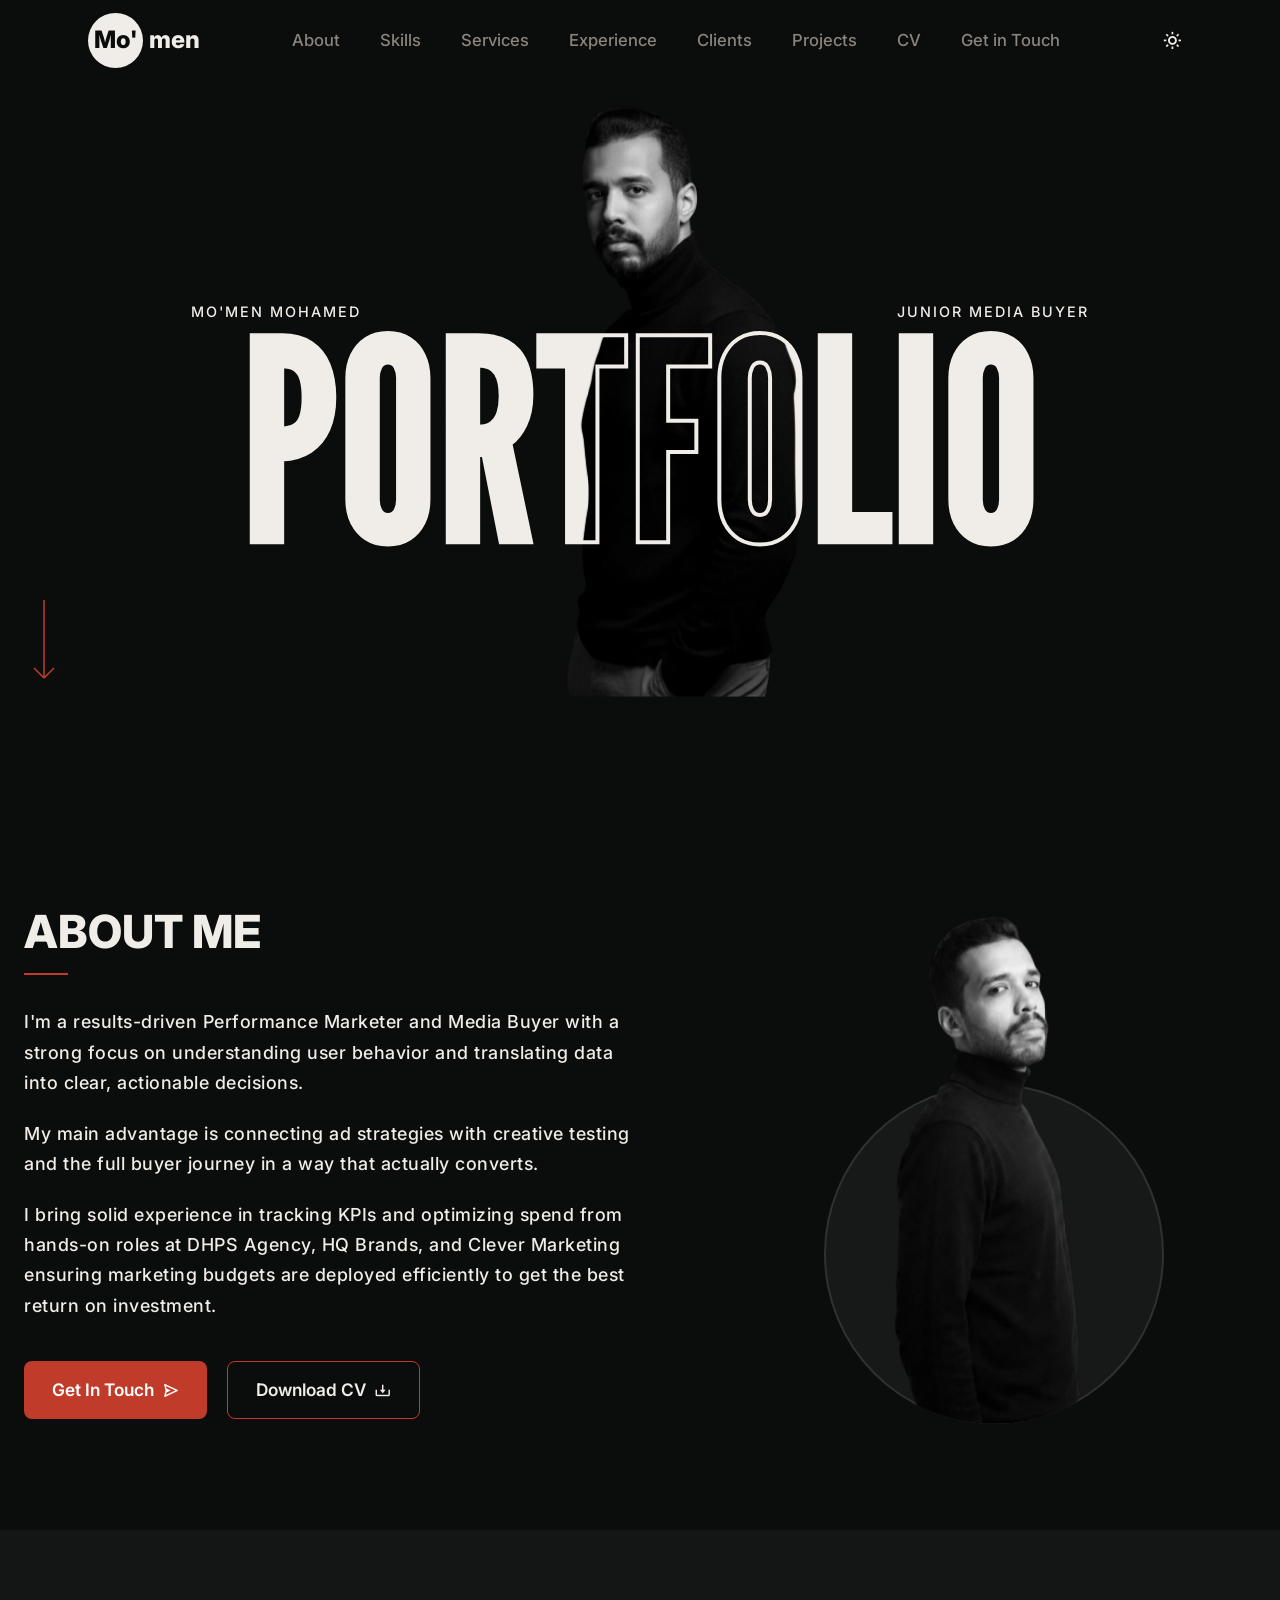
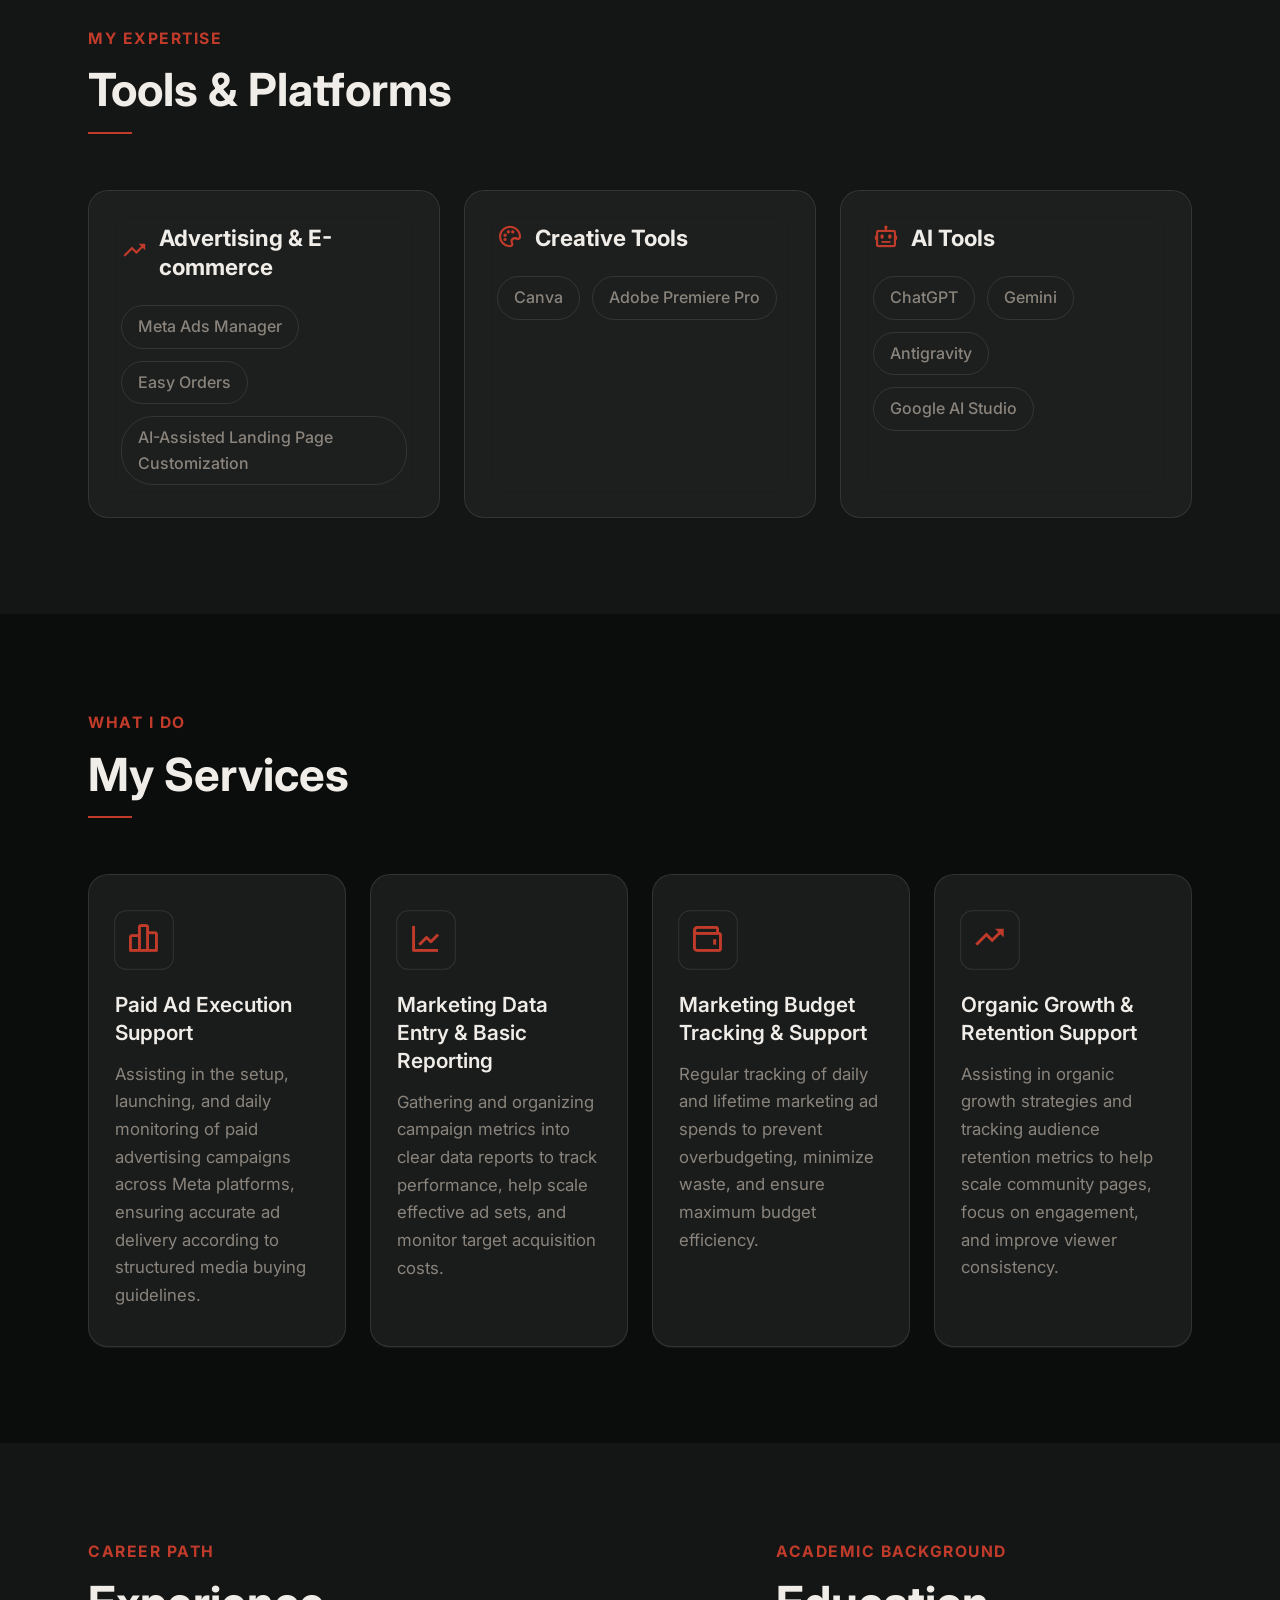
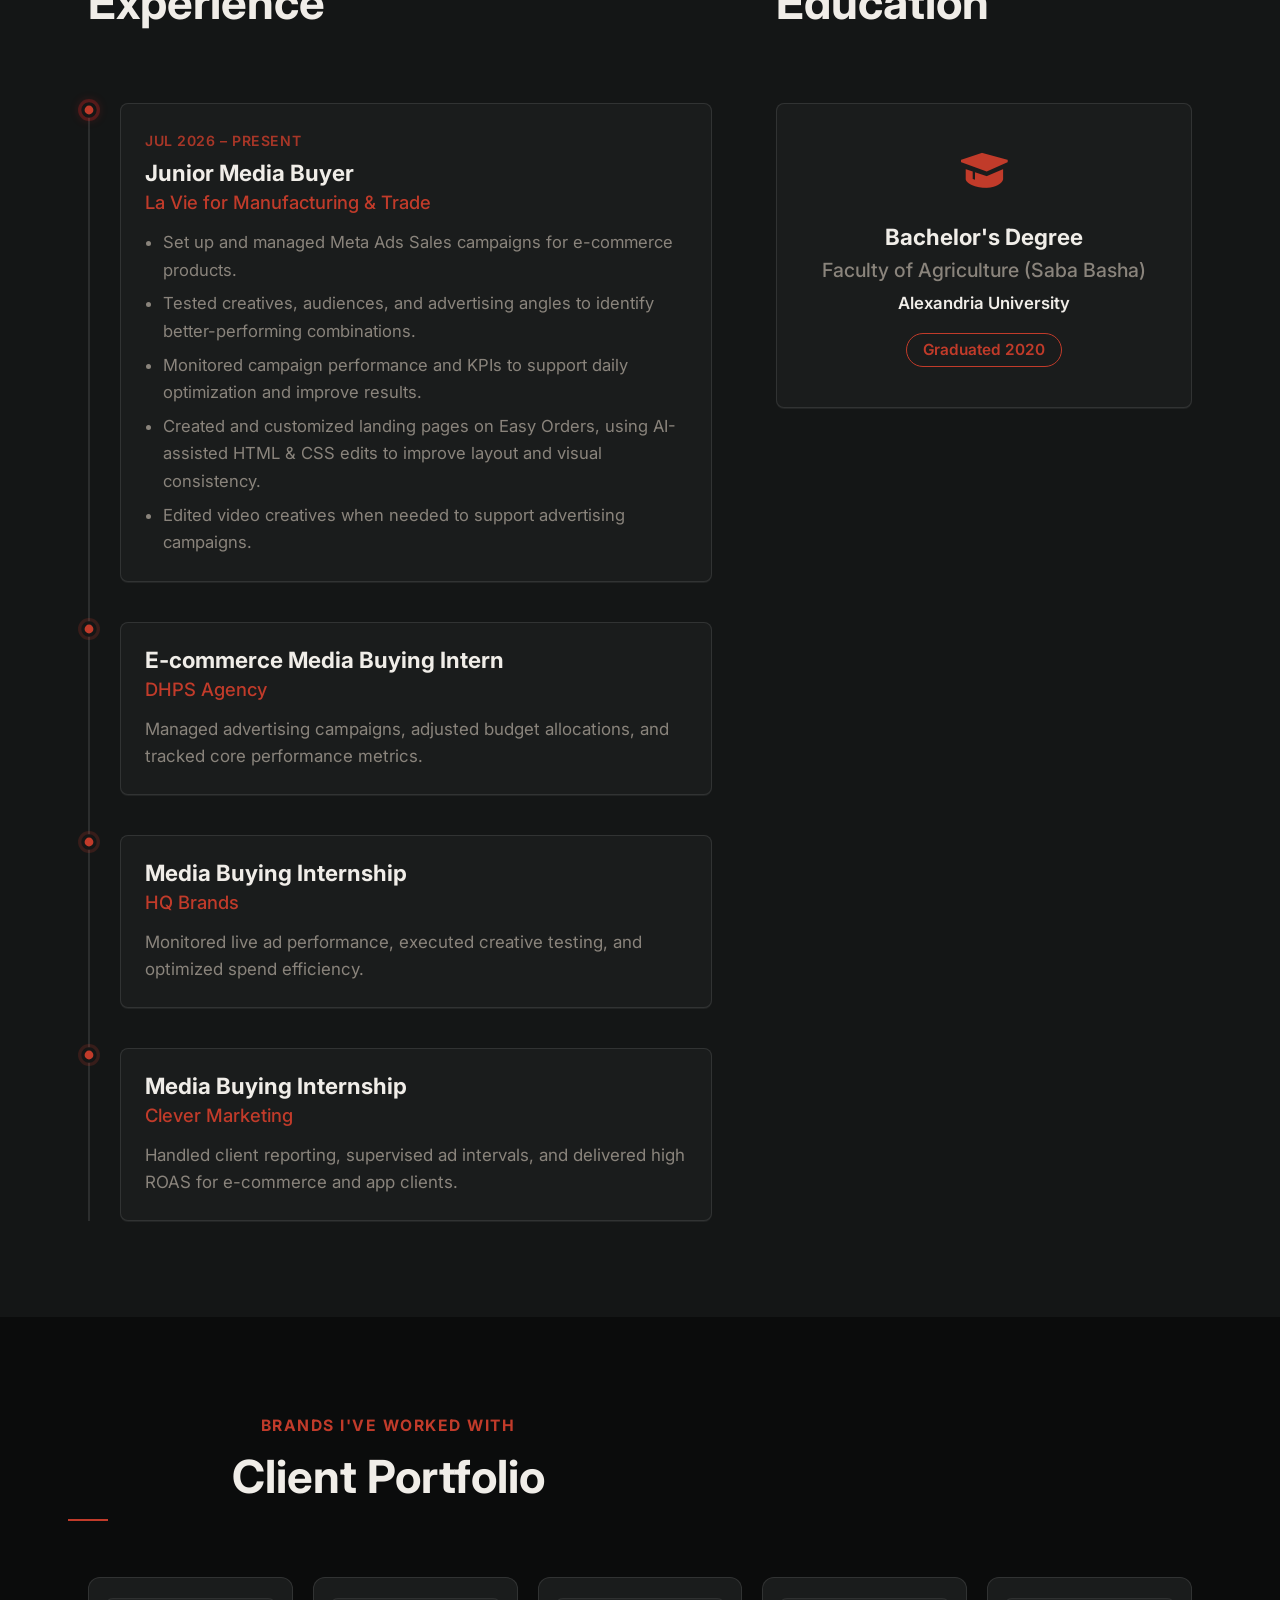
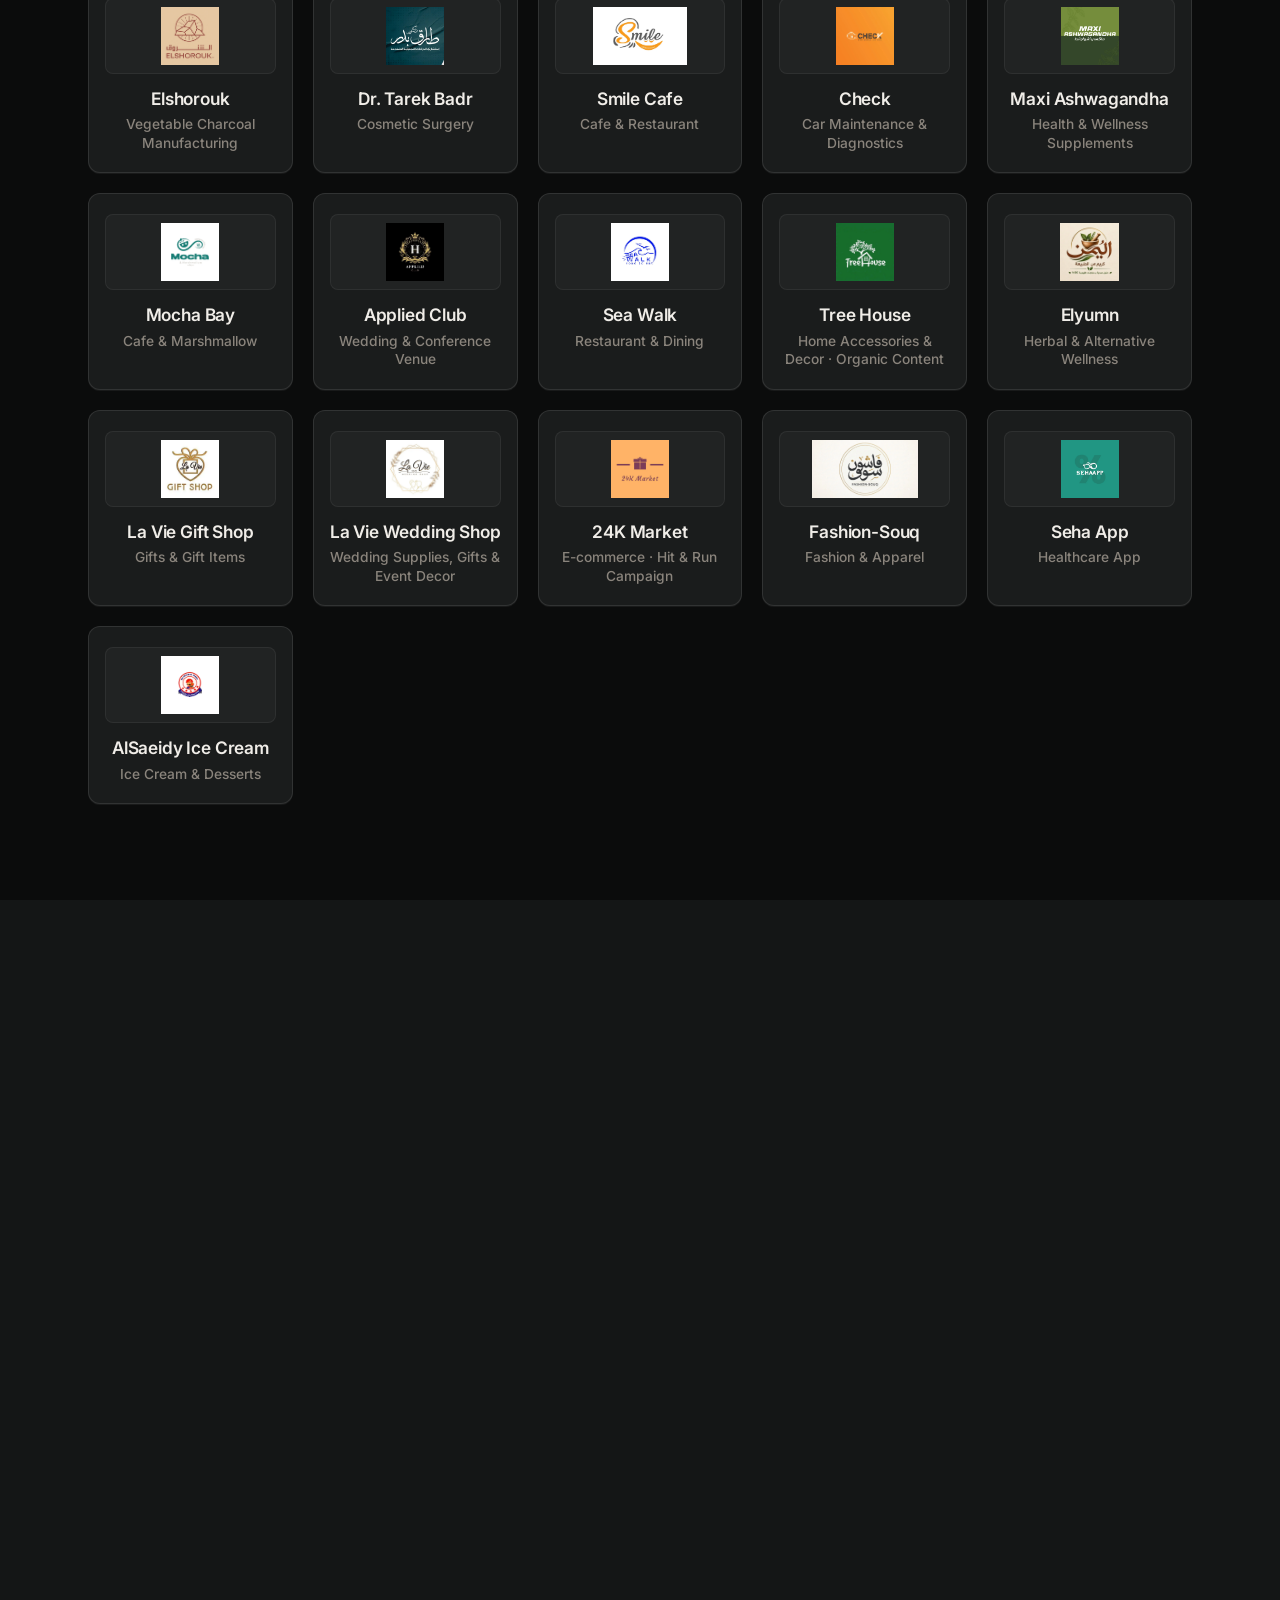
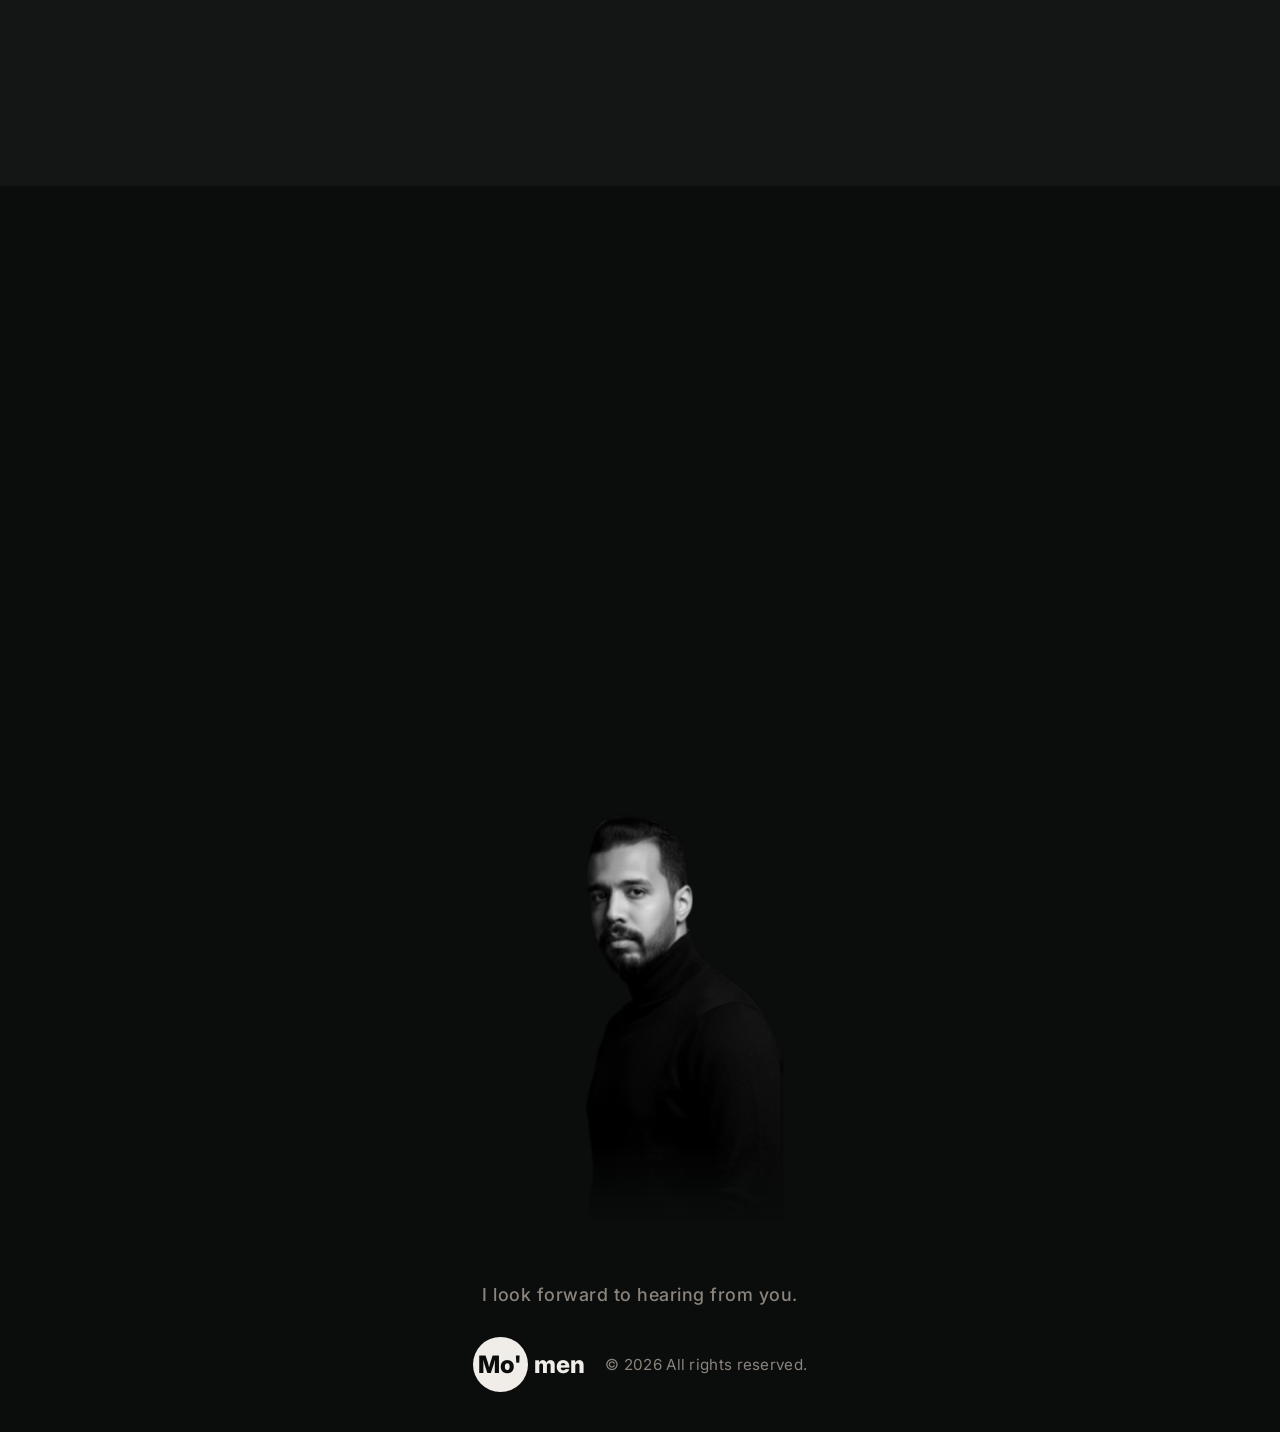
==== index.html @ da5b53d3 "Upload current portfolio" ====
<!DOCTYPE html>

<html lang="en" data-theme="dark">

<head>

    <meta charset="UTF-8">

    <meta name="viewport" content="width=device-width, initial-scale=1.0">

    <title>Mo'men Mohamed | Performance Marketer</title>

    <meta name="description"

        content="Portfolio of Mo'men Mohamed, Junior Media Buyer & Performance Marketer focused on driving measurable growth and high ROI.">

    <!-- Google Fonts -->

    <link rel="preconnect" href="https://fonts.googleapis.com">

    <link rel="preconnect" href="https://fonts.gstatic.com" crossorigin>

        <link rel="preconnect" href="https://unpkg.com" crossorigin>
    <!-- Verified External CDNs for Landing Page Assets -->
    <link rel="preconnect" href="https://files.easy-orders.net" crossorigin>
    <link rel="preconnect" href="https://res.cloudinary.com" crossorigin>

    <link

        href="https://fonts.googleapis.com/css2?family=Cairo:wght@400;500;600;700;800&family=Instrument+Serif:ital@0;1&family=Inter:wght@400;500;600;700&family=League+Gothic&display=swap"

        rel="stylesheet">

    <!-- Icons (Boxicons) -->

    <link href='https://unpkg.com/boxicons@2.1.4/css/boxicons.min.css' rel='stylesheet'>

    <!-- Favicon -->

    <link rel="icon" type="image/svg+xml" href="images/favicon.svg">

    <!-- Theme Initialization -->

    <script>
        (function () {
            if ('scrollRestoration' in history) {
                history.scrollRestoration = 'manual';
            }
            let savedTheme = 'dark';
            try {
                savedTheme = localStorage.getItem('theme') || 'dark';
            } catch (e) { }
            document.documentElement.setAttribute('data-theme', savedTheme);
        })();
    </script>

    <!-- Preload LCP Image -->

    <link rel="preload" as="image" href="images/profile.webp" type="image/webp" fetchpriority="high">

    <!-- Custom CSS -->

    <link rel="stylesheet" href="css/style.css?v=61">

    <link rel="stylesheet" href="css/rtl.css?v=2">

    <!-- Custom JS -->

    <script src="js/script.js?v=59" defer></script>

</head>

<body>

    <!-- Premium Preloader -->

    <div id="preloader" class="preloader">

        <div class="preloader-content">

            <div class="spinner"></div>

            <div class="preloader-text">

                <span class="loading-word" data-i18n="loadingWord">LOADING</span>

                <span class="portfolio-word">PORTFOLIO</span>

            </div>

        </div>

    </div>

    <!-- Navigation -->

    <header class="header">

        <nav class="navbar container">

            <a href="#hero" class="logo startup-flicker"><span class="logo-circle">Mo'</span><span

                    class="logo-text">men</span></a>

            <ul class="nav-links">

                <li><a href="#about" class="nav-link startup-flicker" data-i18n="navAbout">About</a></li>

                <li><a href="#skills" class="nav-link startup-flicker" data-i18n="navSkills">Skills</a></li>

                <li><a href="#services" class="nav-link startup-flicker" data-i18n="navServices">Services</a></li>

                <li><a href="#experience" class="nav-link startup-flicker" data-i18n="navExperience">Experience</a></li>

                <li><a href="#clients" class="nav-link startup-flicker" data-i18n="navClients">Clients</a></li>

                <li><a href="#projects" class="nav-link startup-flicker" data-i18n="navProjects">Projects</a></li>

                <li><a href="assets/CV-Mo'men-Mohamed.pdf" class="nav-link startup-flicker"

                        download="CV-Mo'men-Mohamed.pdf" data-i18n="navCv">CV</a></li>

                <li><a href="#contact" class="nav-link startup-flicker" data-i18n="navContact">Get in Touch</a></li>

            </ul>

            <div class="nav-actions">

                <a href="#" class="lang-switcher" aria-label="Switch Language" data-i18n="switcherText"

                    style="display: none;">العربية</a>

                <button id="theme-toggle" class="theme-toggle startup-flicker" aria-label="Toggle Theme">

                    <i class='bx bx-sun' id="theme-icon"></i>

                </button>

                <div class="hamburger startup-flicker">

                    <i class='bx bx-menu'></i>

                </div>

            </div>

        </nav>

    </header>

    <main>

        <!-- Hero Section -->

        <section id="hero" class="hero section">

            <div class="container hero-container-editorial">

                <div class="hero-labels side-texts startup-flicker">

                    <span class="hero-label-left">Mo'men Mohamed</span>

                    <span class="hero-label-right">Junior Media Buyer</span>

                </div>

                <div class="hero-layer-container matrix-container">

                    <h1 class="hero-title text-solid startup-flicker">PORTFOLIO</h1>

                    <div class="hero-image-wrapper startup-flicker">

                        <img src="images/profile.webp" alt="Mo'men Mohamed" class="hero-portrait" width="1200"

                            height="1200" fetchpriority="high" decoding="async">

                    </div>

                    <h1 class="hero-title text-outline startup-flicker" aria-hidden="true">PORTFOLIO</h1>

                </div>

            </div>

            <div class="hero-arrow startup-flicker">

                <svg width="24" height="80" viewBox="0 0 24 80" fill="none" xmlns="http://www.w3.org/2000/svg">

                    <path d="M12 0L12 78M12 78L2 68M12 78L22 68" stroke="var(--accent)" stroke-width="1.5" />

                </svg>

            </div>

        </section>

        <!-- About Me Section -->

        <section id="about" class="about section">

            <div class="container about-container">

                <div class="about-left">

                    <div class="section-header">

                        <span class="section-subtitle"></span>

                        <h2 class="section-title about-main-title animate-on-scroll" data-i18n="aboutTitle">About Me

                        </h2>

                    </div>

                    <div class="about-content about-text animate-on-scroll delay-1">

                        <p data-i18n="aboutP1">I'm a results-driven Performance Marketer and Media Buyer with a strong

                            focus on

                            understanding user behavior and translating data into clear, actionable decisions.</p>

                        <p data-i18n="aboutP2">My main advantage is connecting ad strategies with creative testing and

                            the full buyer

                            journey in a way that actually converts.</p>

                        <p data-i18n="aboutP3">I bring solid experience in tracking KPIs and optimizing spend from

                            hands-on roles at DHPS

                            Agency, HQ Brands, and Clever Marketing ensuring marketing budgets are deployed efficiently

                            to get the best return on investment.</p>

                        <div class="about-buttons"

                            style="margin-top: 2.5rem; display: flex; gap: 1.25rem; flex-wrap: wrap;">

                            <a href="#contact" class="btn btn-primary"><span data-i18n="aboutBtnTouch">Get In

                                    Touch</span> <i class='bx bx-send'></i></a>

                            <a href="assets/CV-Mo'men-Mohamed.pdf" class="btn btn-secondary"

                                download="CV-Mo'men-Mohamed.pdf"><span data-i18n="aboutBtnCv">Download CV</span> <i

                                    class='bx bx-download'></i></a>

                        </div>

                    </div>

                </div>

                <div class="about-right about-image about-image-box animate-on-scroll delay-2">

                    <div class="about-avatar-container">

                        <div class="avatar-circle-bg"></div>

                        <div class="avatar-image-mask">

                            <img src="images/About.webp" alt="Mo'men Mohamed" class="about-img" width="340" height="550"

                                loading="lazy" decoding="async">

                        </div>

                    </div>

                </div>

            </div>

        </section>

        <!-- Skills Section -->

        <section id="skills" class="skills section bg-secondary">
            <div class="container">
                <div class="section-header animate-on-scroll">
                    <span class="section-subtitle" data-i18n="skillsSubtitle">My Expertise</span>
                    <h2 class="section-title" data-i18n="skillsTitle">Tools &amp; Platforms</h2>
                </div>
                <div class="skills-wrapper animate-on-scroll">
                    <div class="skill-category">
                        <h3><i class='bx bx-trending-up'></i> <span data-i18n="skillsCat1">Advertising &amp; E-commerce</span></h3>
                        <ul class="skill-list">
                            <li><span data-i18n="skillsToolMeta">Meta Ads Manager</span></li>
                            <li><span data-i18n="skillsToolEasyOrders">Easy Orders</span></li>
                            <li><span data-i18n="skillsToolAiLp">AI-Assisted Landing Page Customization</span></li>
                        </ul>
                    </div>
                    <div class="skill-category">
                        <h3><i class='bx bx-palette'></i> <span data-i18n="skillsCat2">Creative Tools</span></h3>
                        <ul class="skill-list">
                            <li><span data-i18n="skillsToolCanva">Canva</span></li>
                            <li><span data-i18n="skillsToolPremiere">Adobe Premiere Pro</span></li>
                        </ul>
                    </div>
                    <div class="skill-category">
                        <h3><i class='bx bx-bot'></i> <span data-i18n="skillsCat3">AI Tools</span></h3>
                        <ul class="skill-list">
                            <li><span data-i18n="skillsToolChatgpt">ChatGPT</span></li>
                            <li><span data-i18n="skillsToolGemini">Gemini</span></li>
                            <li><span data-i18n="skillsToolAntigravity">Antigravity</span></li>
                            <li><span data-i18n="skillsToolAiStudio">Google AI Studio</span></li>
                        </ul>
                    </div>
                </div>
            </div>
        </section>

        <!-- Services Section -->

        <section id="services" class="services section">

            <div class="container">

                <div class="section-header animate-on-scroll">

                    <span class="section-subtitle" data-i18n="servSubtitle">What I Do</span>

                    <h2 class="section-title" data-i18n="servTitle">My Services</h2>

                </div>

                <div class="services-grid">

                    <div class="service-card glass animate-on-scroll">

                        <div class="service-icon"><i class='bx bx-bar-chart-alt-2'></i></div>

                        <h3 data-i18n="serv1Title">Paid Ad Execution Support</h3>

                        <p data-i18n="serv1Desc">Assisting in the setup, launching, and daily monitoring of paid

                            advertising campaigns across Meta platforms, ensuring accurate ad delivery according to

                            structured media buying guidelines.</p>

                    </div>

                    <div class="service-card glass animate-on-scroll delay-1">

                        <div class="service-icon"><i class='bx bx-line-chart'></i></div>

                        <h3 data-i18n="serv2Title">Marketing Data Entry &amp; Basic Reporting</h3>

                        <p data-i18n="serv2Desc">Gathering and organizing campaign metrics into clear data reports to

                            track performance, help scale effective ad sets, and monitor target acquisition costs.</p>

                    </div>

                    <div class="service-card glass animate-on-scroll delay-2">

                        <div class="service-icon"><i class='bx bx-wallet'></i></div>

                        <h3 data-i18n="serv3Title">Marketing Budget Tracking &amp; Support</h3>

                        <p data-i18n="serv3Desc">Regular tracking of daily and lifetime marketing ad spends to prevent

                            overbudgeting, minimize waste, and ensure maximum budget efficiency.</p>

                    </div>

                    <div class="service-card glass animate-on-scroll delay-3">

                        <div class="service-icon"><i class='bx bx-trending-up'></i></div>

                        <h3 data-i18n="serv4Title">Organic Growth &amp; Retention Support</h3>

                        <p data-i18n="serv4Desc">Assisting in organic growth strategies and tracking audience retention

                            metrics to help scale community pages, focus on engagement, and improve viewer consistency.

                        </p>

                    </div>

                </div>

            </div>

        </section>

        <!-- Experience & Education Section -->

        <section id="experience" class="experience section bg-secondary">

            <div class="container">

                <div class="experience-education-grid">

                    <!-- Experience Timeline -->

                    <div class="timeline-container animate-on-scroll">

                        <div class="section-header">

                            <span class="section-subtitle" data-i18n="expSubtitle">Career Path</span>

                            <h2 class="section-title" data-i18n="expTitle">Experience</h2>

                        </div>

                        <div class="timeline">

                            <div class="timeline-item">

                                <div class="timeline-dot timeline-dot--current"></div>

                                <div class="timeline-content glass">

                                    <span class="timeline-date">Jul 2026 – Present</span>

                                    <h3 data-i18n="exp0Title">Junior Media Buyer</h3>

                                    <h4 data-i18n="exp0Company">La Vie for Manufacturing &amp; Trade</h4>

                                    <ul class="timeline-list">

                                        <li data-i18n="exp0Item1">Set up and managed Meta Ads Sales campaigns for

                                            e-commerce products.</li>

                                        <li data-i18n="exp0Item2">Tested creatives, audiences, and advertising angles to

                                            identify better-performing combinations.</li>

                                        <li data-i18n="exp0Item3">Monitored campaign performance and KPIs to support

                                            daily optimization and improve results.</li>

                                        <li data-i18n="exp0Item4">Created and customized landing pages on Easy Orders,

                                            using AI-assisted HTML &amp; CSS edits to improve layout and visual

                                            consistency.</li>

                                        <li data-i18n="exp0Item5">Edited video creatives when needed to support

                                            advertising campaigns.</li>

                                    </ul>

                                </div>

                            </div>

                            <div class="timeline-item">

                                <div class="timeline-dot"></div>

                                <div class="timeline-content glass">

                                    <h3>E-commerce Media Buying Intern</h3>

                                    <h4>DHPS Agency</h4>

                                    <p data-i18n="exp1Desc">Managed advertising campaigns, adjusted budget allocations,

                                        and tracked core performance metrics.</p>

                                </div>

                            </div>

                            <div class="timeline-item">

                                <div class="timeline-dot"></div>

                                <div class="timeline-content glass">

                                    <h3>Media Buying Internship</h3>

                                    <h4>HQ Brands</h4>

                                    <p data-i18n="exp2Desc">Monitored live ad performance, executed creative testing,

                                        and optimized spend efficiency.</p>

                                </div>

                            </div>

                            <div class="timeline-item">

                                <div class="timeline-dot"></div>

                                <div class="timeline-content glass">

                                    <h3>Media Buying Internship</h3>

                                    <h4>Clever Marketing</h4>

                                    <p data-i18n="exp3Desc">Handled client reporting, supervised ad intervals, and

                                        delivered high ROAS for e-commerce and app clients.</p>

                                </div>

                            </div>

                        </div>

                    </div>

                    <!-- Education -->

                    <div class="education-container animate-on-scroll delay-1">

                        <div class="section-header">

                            <span class="section-subtitle" data-i18n="eduSubtitle">Academic Background</span>

                            <h2 class="section-title" data-i18n="eduTitle">Education</h2>

                        </div>

                        <div class="education-card glass">

                            <i class='bx bxs-graduation edu-icon'></i>

                            <h3 data-i18n="eduDegree">Bachelor's Degree</h3>

                            <h4 data-i18n="eduFaculty">Faculty of Agriculture (Saba Basha)</h4>

                            <p class="edu-university" data-i18n="eduUni">Alexandria University</p>

                            <span class="edu-date" data-i18n="eduDate">Graduated 2020</span>

                        </div>

                    </div>

                </div>

            </div>

        </section>

        <!-- Client Grid Section -->

        <section id="clients" class="clients section">

            <div class="container text-center animate-on-scroll">

                <div class="section-header">

                    <span class="section-subtitle" data-i18n="clientsSubtitle">Brands I've Worked With</span>

                    <h2 class="section-title" data-i18n="clientsTitle">Client Portfolio</h2>

                </div>

                <div class="clients-grid">

                    <a href="#project-elshorouk" class="client-card glass" data-project-id="project-elshorouk" aria-label="Elshorouk">
                        <div class="client-logo-wrapper">
                            <img src="images/clients/alshoroukeg.webp" alt="Elshorouk Logo" class="client-logo" loading="lazy">
                        </div>
                        <div class="client-info">
                            <h3 class="client-name">Elshorouk</h3>
                            <p class="client-category">Vegetable Charcoal Manufacturing</p>
                        </div>
                    </a>

                    <a href="#project-dr-tarek-badr" class="client-card glass" data-project-id="project-dr-tarek-badr" aria-label="Dr. Tarek Badr">
                        <div class="client-logo-wrapper">
                            <img src="images/clients/Dr. Tarek Badr.webp" alt="Dr. Tarek Badr Logo" class="client-logo" loading="lazy">
                        </div>
                        <div class="client-info">
                            <h3 class="client-name">Dr. Tarek Badr</h3>
                            <p class="client-category">Cosmetic Surgery</p>
                        </div>
                    </a>

                    <a href="#project-smile-cafe" class="client-card glass" data-project-id="project-smile-cafe" aria-label="Smile Cafe">
                        <div class="client-logo-wrapper">
                            <img src="images/clients/Smile Cafe.webp" alt="Smile Cafe Logo" class="client-logo" loading="lazy">
                        </div>
                        <div class="client-info">
                            <h3 class="client-name">Smile Cafe</h3>
                            <p class="client-category">Cafe &amp; Restaurant</p>
                        </div>
                    </a>

                    <a href="#project-check" class="client-card glass" data-project-id="project-check" aria-label="Check">
                        <div class="client-logo-wrapper">
                            <img src="images/clients/Check Maintenance.webp" alt="Check Logo" class="client-logo" loading="lazy">
                        </div>
                        <div class="client-info">
                            <h3 class="client-name">Check</h3>
                            <p class="client-category">Car Maintenance &amp; Diagnostics</p>
                        </div>
                    </a>

                    <a href="#project-maxi-ashwagandha" class="client-card glass" data-project-id="project-maxi-ashwagandha" aria-label="Maxi Ashwagandha">
                        <div class="client-logo-wrapper">
                            <img src="images/clients/Maxi Ashwagandha.webp" alt="Maxi Ashwagandha Logo" class="client-logo" loading="lazy">
                        </div>
                        <div class="client-info">
                            <h3 class="client-name">Maxi Ashwagandha</h3>
                            <p class="client-category">Health &amp; Wellness Supplements</p>
                        </div>
                    </a>

                    <a href="#project-mocha-bay" class="client-card glass" data-project-id="project-mocha-bay" aria-label="Mocha Bay">
                        <div class="client-logo-wrapper">
                            <img src="images/clients/Mocha Bay.webp" alt="Mocha Bay Logo" class="client-logo" loading="lazy">
                        </div>
                        <div class="client-info">
                            <h3 class="client-name">Mocha Bay</h3>
                            <p class="client-category">Cafe &amp; Marshmallow</p>
                        </div>
                    </a>

                    <a href="#project-applied-club" class="client-card glass" data-project-id="project-applied-club" aria-label="Applied Club">
                        <div class="client-logo-wrapper">
                            <img src="images/clients/Applied Club.webp" alt="Applied Club Logo" class="client-logo" loading="lazy">
                        </div>
                        <div class="client-info">
                            <h3 class="client-name">Applied Club</h3>
                            <p class="client-category">Wedding &amp; Conference Venue</p>
                        </div>
                    </a>

                    <a href="#project-sea-walk" class="client-card glass" data-project-id="project-sea-walk" aria-label="Sea Walk">
                        <div class="client-logo-wrapper">
                            <img src="images/clients/Sea Walk.webp" alt="Sea Walk Logo" class="client-logo" loading="lazy">
                        </div>
                        <div class="client-info">
                            <h3 class="client-name">Sea Walk</h3>
                            <p class="client-category">Restaurant &amp; Dining</p>
                        </div>
                    </a>

                    <a href="#project-tree-house" class="client-card glass" data-project-id="project-tree-house" aria-label="Tree House">
                        <div class="client-logo-wrapper">
                            <img src="images/clients/Tree House.webp" alt="Tree House Logo" class="client-logo" loading="lazy">
                        </div>
                        <div class="client-info">
                            <h3 class="client-name">Tree House</h3>
                            <p class="client-category">Home Accessories &amp; Decor &middot; Organic Content</p>
                        </div>
                    </a>

                    <a href="#project-elyumn" class="client-card glass" data-project-id="project-elyumn" aria-label="Elyumn">
                        <div class="client-logo-wrapper">
                            <img src="images/clients/Elyumn.webp" alt="Elyumn Logo" class="client-logo" loading="lazy">
                        </div>
                        <div class="client-info">
                            <h3 class="client-name">Elyumn</h3>
                            <p class="client-category">Herbal &amp; Alternative Wellness</p>
                        </div>
                    </a>

                    <a href="#project-lavie-gift-shop" class="client-card glass" data-project-id="project-lavie-gift-shop" aria-label="La Vie Gift Shop">
                        <div class="client-logo-wrapper">
                            <img src="images/clients/Lavie Gift Shop.webp" alt="La Vie Gift Shop Logo" class="client-logo" loading="lazy">
                        </div>
                        <div class="client-info">
                            <h3 class="client-name">La Vie Gift Shop</h3>
                            <p class="client-category">Gifts &amp; Gift Items</p>
                        </div>
                    </a>

                    
                    <a href="#project-lavie-wedding-shop" class="client-card glass" data-project-id="project-lavie-wedding-shop" aria-label="La Vie Wedding Shop">
                        <div class="client-logo-wrapper">
                            <img src="images/clients/la_vie_wedding_shop_logo.webp" alt="La Vie Wedding Shop Logo" class="client-logo" loading="lazy">
                        </div>
                        <div class="client-info">
                            <h3 class="client-name">La Vie Wedding Shop</h3>
                            <p class="client-category">Wedding Supplies, Gifts &amp; Event Decor</p>
                        </div>
                    </a>
<a href="#project-24k-market" class="client-card glass" data-project-id="project-24k-market" aria-label="24K Market">
                        <div class="client-logo-wrapper">
                            <img src="images/clients/24k.webp" alt="24K Market Logo" class="client-logo" loading="lazy">
                        </div>
                        <div class="client-info">
                            <h3 class="client-name">24K Market</h3>
                            <p class="client-category">E-commerce &middot; Hit &amp; Run Campaign</p>
                        </div>
                    </a>

                    <a href="#project-fashion-souq" class="client-card glass" data-project-id="project-fashion-souq" aria-label="Fashion-Souq">
                        <div class="client-logo-wrapper">
                            <img src="images/clients/Fashion-Souq.webp" alt="Fashion-Souq Logo" class="client-logo" loading="lazy">
                        </div>
                        <div class="client-info">
                            <h3 class="client-name">Fashion-Souq</h3>
                            <p class="client-category">Fashion &amp; Apparel</p>
                        </div>
                    </a>

                    <a href="#project-seha-app" class="client-card glass" data-project-id="project-seha-app" aria-label="Seha App">
                        <div class="client-logo-wrapper">
                            <img src="images/clients/Seha App.webp" alt="Seha App Logo" class="client-logo" loading="lazy">
                        </div>
                        <div class="client-info">
                            <h3 class="client-name">Seha App</h3>
                            <p class="client-category">Healthcare App</p>
                        </div>
                    </a>

                    <a href="#project-alsaeidy-icecream" class="client-card glass" data-project-id="project-alsaeidy-icecream" aria-label="AlSaeidy Ice Cream">
                        <div class="client-logo-wrapper">
                            <img src="images/clients/AlSaeidy IceCream.webp" alt="AlSaeidy Ice Cream Logo" class="client-logo" loading="lazy">
                        </div>
                        <div class="client-info">
                            <h3 class="client-name">AlSaeidy Ice Cream</h3>
                            <p class="client-category">Ice Cream &amp; Desserts</p>
                        </div>
                    </a>

                </div>

            </div>

        </section>

        <!-- Projects Section -->

        <section id="projects" class="projects section bg-secondary">

            <div class="container">

                <div class="section-header animate-on-scroll">

                    <span class="section-subtitle" data-i18n="projSubtitle">Track Record</span>

                    <h2 class="section-title" data-i18n="projTitle">Selected Work</h2>
                    <div class="projects-filter-bar" role="tablist" aria-label="Project Categories">
                        <button type="button" class="project-filter-btn active" data-filter="all" role="tab" aria-selected="true">
                            <i class='bx bx-grid-alt'></i>
                            <span data-i18n="filterAllWork">All Work</span>
                            <span class="filter-count">23</span>
                        </button>
                        <button type="button" class="project-filter-btn" data-filter="ads" role="tab" aria-selected="false">
                            <i class='bx bx-target-lock'></i>
                            <span data-i18n="filterAds">Ads</span>
                            <span class="filter-count">15</span>
                        </button>
                        <button type="button" class="project-filter-btn" data-filter="landing-pages" role="tab" aria-selected="false">
                            <i class='bx bx-layout'></i>
                            <span data-i18n="filterLandingPages">Landing Pages</span>
                            <span class="filter-count">8</span>
                        </button>
                    </div>

                </div>

                <div class="campaign-accordion-container">

                    <!-- INDUSTRY: Health & Wellness -->

                    <div class="industry-accordion-item glass animate-on-scroll" data-category="ads">

                        <button class="industry-accordion-header" aria-expanded="false">

                            <span class="industry-accordion-title"><i class='bx bx-plus-medical industry-icon'></i> Health &amp; Wellness <span class="category-count-badge">4</span></span>

                            <span class="industry-accordion-icon"><i class='bx bx-chevron-down'></i></span>

                        </button>

                        <div class="industry-accordion-body">

                            <!-- Seha App - all 8 screenshots -->

                            <div id="project-seha-app" class="campaign-accordion-item glass" data-category="ads">

                                <button class="campaign-accordion-header" aria-expanded="false">

                                    <span class="campaign-accordion-title"><img src="images/clients/Seha App.webp" alt="Seha App" class="brand-logo-pill"> <span class="brand-title-name">Seha App</span> <span class="brand-title-sep">—</span> <span class="brand-title-category">Healthcare App</span></span>

                                    <span class="campaign-accordion-icon"><i class='bx bx-chevron-down'></i></span>

                                </button>

                                <div class="campaign-accordion-body">

                                    <div class="campaign-content-layout">
                                        <div class="campaign-brief-col">
                                            <p style="font-size: 1.18rem; font-weight: 700; color: var(--text-secondary); line-height: 1.7; margin: 0;">A healthcare e-commerce app that connects users with nearby pharmacies for medication and pharmacy product orders. Created, monitored, and optimized advertising campaigns in coordination with the team leader. Tracked campaign performance and analyzed key metrics including ROAS and Cost per Purchase.</p>
                                        </div>

                                        <div class="campaign-media-col">

                                            <div class="campaign-image-wrapper" onclick="openLightbox('images/campaigns/seha-app/seha-ad-25-12.webp', 'Seha App')">

                                                <img src="images/campaigns/seha-app/seha-ad-25-12.webp" alt="Seha App Campaign Screenshot" class="campaign-screenshot" loading="lazy">

                                                <div class="zoom-badge" tabindex="0" role="button" data-tooltip="Click to zoom" aria-label="Click to zoom"><i class='bx bx-zoom-in'></i></div>

                                            </div>

                                            <p class="campaign-screenshot-note">Note: Metrics reflect results from specific campaign periods.</p>

                                        </div>

                                        <div class="campaign-metrics-col">

                                            

                                            <div class="metrics-grid">

                                                <div class="metric-box"><div class="metric-value">16.25x</div><div class="metric-label">Purchase ROAS</div></div>

                                                <div class="metric-box"><div class="metric-value">154</div><div class="metric-label">Website Purchases</div></div>

                                                <div class="metric-box"><div class="metric-value">28.98 EGP</div><div class="metric-label">Cost per Purchase</div></div>

                                                <div class="metric-box"><div class="metric-value">4,462.32 EGP</div><div class="metric-label">Amount Spent</div></div>

                                                <div class="metric-box"><div class="metric-value">72,515.43 EGP</div><div class="metric-label">Direct Purchase Value</div></div>

                                                <div class="metric-box"><div class="metric-value">470.88 EGP</div><div class="metric-label">Avg. Purchase Value</div></div>

                                            </div>

                                        </div>

                                    </div>

                                    <hr class="campaign-divider">

                                    <div class="campaign-content-layout">

                                        <div class="campaign-media-col">

                                            <div class="campaign-image-wrapper" onclick="openLightbox('images/campaigns/seha-app/seha-ad-14-12.webp', 'Seha App')">

                                                <img src="images/campaigns/seha-app/seha-ad-14-12.webp" alt="Seha App Campaign Screenshot" class="campaign-screenshot" loading="lazy">

                                                <div class="zoom-badge" tabindex="0" role="button" data-tooltip="Click to zoom" aria-label="Click to zoom"><i class='bx bx-zoom-in'></i></div>

                                            </div>

                                            <p class="campaign-screenshot-note">Note: Metrics reflect results from specific campaign periods.</p>

                                        </div>

                                        <div class="campaign-metrics-col">

                                            <div class="metrics-grid">

                                                <div class="metric-box"><div class="metric-value">13.50x</div><div class="metric-label">Purchase ROAS</div></div>

                                                <div class="metric-box"><div class="metric-value">74</div><div class="metric-label">Website Purchases</div></div>

                                                <div class="metric-box"><div class="metric-value">35.40 EGP</div><div class="metric-label">Cost per Purchase</div></div>

                                                <div class="metric-box"><div class="metric-value">2,619.72 EGP</div><div class="metric-label">Amount Spent</div></div>

                                                <div class="metric-box"><div class="metric-value">35,378.46 EGP</div><div class="metric-label">Direct Purchase Value</div></div>

                                                <div class="metric-box"><div class="metric-value">478.09 EGP</div><div class="metric-label">Avg. Purchase Value</div></div>

                                            </div>

                                        </div>

                                    </div>

                                    <hr class="campaign-divider">

                                    <div class="campaign-content-layout">

                                        <div class="campaign-media-col">

                                            <div class="campaign-image-wrapper" onclick="openLightbox('images/campaigns/seha-app/seha-ad-14-12-copy.webp', 'Seha App')">

                                                <img src="images/campaigns/seha-app/seha-ad-14-12-copy.webp" alt="Seha App Campaign Screenshot" class="campaign-screenshot" loading="lazy">

                                                <div class="zoom-badge" tabindex="0" role="button" data-tooltip="Click to zoom" aria-label="Click to zoom"><i class='bx bx-zoom-in'></i></div>

                                            </div>

                                            <p class="campaign-screenshot-note">Note: Metrics reflect results from specific campaign periods.</p>

                                        </div>

                                        <div class="campaign-metrics-col">

                                            <div class="metrics-grid">

                                                <div class="metric-box"><div class="metric-value">15.14x</div><div class="metric-label">Purchase ROAS</div></div>

                                                <div class="metric-box"><div class="metric-value">39</div><div class="metric-label">Website Purchases</div></div>

                                                <div class="metric-box"><div class="metric-value">61.89 EGP</div><div class="metric-label">Cost per Purchase</div></div>

                                                <div class="metric-box"><div class="metric-value">2,413.88 EGP</div><div class="metric-label">Amount Spent</div></div>

                                                <div class="metric-box"><div class="metric-value">36,543.71 EGP</div><div class="metric-label">Direct Purchase Value</div></div>

                                                <div class="metric-box"><div class="metric-value">33.10x</div><div class="metric-label">Peak Daily ROAS</div></div>

                                            </div>

                                        </div>

                                    </div>

                                    <hr class="campaign-divider">

                                    <div class="campaign-content-layout">

                                        <div class="campaign-media-col">

                                            <div class="campaign-image-wrapper" onclick="openLightbox('images/campaigns/seha-app/seropipe-results.webp', 'Seha App')">

                                                <img src="images/campaigns/seha-app/seropipe-results.webp" alt="Seha App Campaign Screenshot" class="campaign-screenshot" loading="lazy">

                                                <div class="zoom-badge" tabindex="0" role="button" data-tooltip="Click to zoom" aria-label="Click to zoom"><i class='bx bx-zoom-in'></i></div>

                                            </div>

                                            <p class="campaign-screenshot-note">Note: Metrics reflect results from specific campaign periods.</p>

                                        </div>

                                        <div class="campaign-metrics-col">

                                            <div class="metrics-grid">

                                                <div class="metric-box"><div class="metric-value">1,079.98 EGP</div><div class="metric-label">Amount Spent</div></div>

                                                <div class="metric-box"><div class="metric-value">7,000.00 EGP</div><div class="metric-label">Ad Set Budget (Lifetime)</div></div>

                                                <div class="metric-box"><div class="metric-value">2.83 EGP</div><div class="metric-label">Best Daily Cost per Result</div></div>

                                            </div>

                                        </div>

                                    </div>

                                    <hr class="campaign-divider">

                                    <div class="campaign-content-layout">

                                        <div class="campaign-media-col">

                                            <div class="campaign-image-wrapper" onclick="openLightbox('images/campaigns/seha-app/clary-results.webp', 'Seha App')">

                                                <img src="images/campaigns/seha-app/clary-results.webp" alt="Seha App Campaign Screenshot" class="campaign-screenshot" loading="lazy">

                                                <div class="zoom-badge" tabindex="0" role="button" data-tooltip="Click to zoom" aria-label="Click to zoom"><i class='bx bx-zoom-in'></i></div>

                                            </div>

                                            <p class="campaign-screenshot-note">Note: Metrics reflect results from specific campaign periods.</p>

                                        </div>

                                        <div class="campaign-metrics-col">

                                            <div class="metrics-grid">

                                                <div class="metric-box"><div class="metric-value">1,686.08 EGP</div><div class="metric-label">Amount Spent</div></div>

                                                <div class="metric-box"><div class="metric-value">7,000.00 EGP</div><div class="metric-label">Ad Set Budget (Lifetime)</div></div>

                                                <div class="metric-box"><div class="metric-value">2.81 EGP</div><div class="metric-label">Best Daily Cost per Result</div></div>

                                            </div>

                                        </div>

                                    </div>

                                    <hr class="campaign-divider">

                                    <div class="campaign-content-layout">

                                        <div class="campaign-media-col">

                                            <div class="campaign-image-wrapper" onclick="openLightbox('images/campaigns/seha-app/campaign-18-jan-messages.webp', 'Seha App')">

                                                <img src="images/campaigns/seha-app/campaign-18-jan-messages.webp" alt="Seha App Campaign Screenshot" class="campaign-screenshot" loading="lazy">

                                                <div class="zoom-badge" tabindex="0" role="button" data-tooltip="Click to zoom" aria-label="Click to zoom"><i class='bx bx-zoom-in'></i></div>

                                            </div>

                                            <p class="campaign-screenshot-note">Note: Metrics reflect results from specific campaign periods.</p>

                                        </div>

                                        <div class="campaign-metrics-col">

                                            <div class="metrics-grid">

                                                <div class="metric-box"><div class="metric-value">237</div><div class="metric-label">Messaging Conversations</div></div>

                                                <div class="metric-box"><div class="metric-value">2.84 EGP</div><div class="metric-label">Cost per Conversation</div></div>

                                                <div class="metric-box"><div class="metric-value">674.67 EGP</div><div class="metric-label">Amount Spent</div></div>

                                                <div class="metric-box"><div class="metric-value">9,969</div><div class="metric-label">Reach</div></div>

                                                <div class="metric-box"><div class="metric-value">19,023</div><div class="metric-label">Impressions</div></div>

                                                <div class="metric-box"><div class="metric-value">1.91</div><div class="metric-label">Frequency</div></div>

                                            </div>

                                        </div>

                                    </div>

                                    <hr class="campaign-divider">

                                    <div class="campaign-content-layout layout-portrait no-brief">

                                        <div class="campaign-media-col">

                                            <div class="campaign-image-wrapper mobile-container" onclick="openLightbox('images/campaigns/seha-app/Super%20Kids%20%E2%80%93%20Jan%20%E2%80%93%20Copy%202.webp', 'Seha App')">

                                                <img src="images/campaigns/seha-app/Super%20Kids%20%E2%80%93%20Jan%20%E2%80%93%20Copy%202.webp" alt="Seha App Campaign Screenshot" class="campaign-screenshot mobile-view" loading="lazy">

                                                <div class="zoom-badge" tabindex="0" role="button" data-tooltip="Click to zoom" aria-label="Click to zoom"><i class='bx bx-zoom-in'></i></div>

                                            </div>

                                            <p class="campaign-screenshot-note">Note: Metrics reflect results from specific campaign periods.</p>

                                        </div>

                                        <div class="campaign-metrics-col">

                                            <div class="metrics-grid">

                                                <div class="metric-box"><div class="metric-value">13.44x</div><div class="metric-label">Purchase ROAS</div></div>

                                                <div class="metric-box"><div class="metric-value">44</div><div class="metric-label">Website Purchases</div></div>

                                                <div class="metric-box"><div class="metric-value">47.71 EGP</div><div class="metric-label">Cost per Purchase</div></div>

                                                <div class="metric-box"><div class="metric-value">2,099.12 EGP</div><div class="metric-label">Amount Spent</div></div>

                                                <div class="metric-box"><div class="metric-value">18,683</div><div class="metric-label">Reach</div></div>

                                                <div class="metric-box"><div class="metric-value">47,046</div><div class="metric-label">Impressions</div></div>

                                            </div>

                                        </div>

                                    </div>

                                    <hr class="campaign-divider">

                                    <div class="campaign-content-layout layout-portrait no-brief">

                                        <div class="campaign-media-col">

                                            <div class="campaign-image-wrapper mobile-container" onclick="openLightbox('images/campaigns/seha-app/derma-10-jan-1.webp', 'Seha App')">

                                                <img src="images/campaigns/seha-app/derma-10-jan-1.webp" alt="Seha App Campaign Screenshot" class="campaign-screenshot mobile-view" loading="lazy">

                                                <div class="zoom-badge" tabindex="0" role="button" data-tooltip="Click to zoom" aria-label="Click to zoom"><i class='bx bx-zoom-in'></i></div>

                                            </div>

                                            <p class="campaign-screenshot-note">Note: Metrics reflect results from specific campaign periods.</p>

                                        </div>

                                        <div class="campaign-metrics-col">

                                            <div class="metrics-grid">

                                                <div class="metric-box"><div class="metric-value">11.51x</div><div class="metric-label">Purchase ROAS</div></div>

                                                <div class="metric-box"><div class="metric-value">72</div><div class="metric-label">Website Purchases</div></div>

                                                <div class="metric-box"><div class="metric-value">43.27 EGP</div><div class="metric-label">Cost per Purchase</div></div>

                                                <div class="metric-box"><div class="metric-value">3,115.27 EGP</div><div class="metric-label">Amount Spent</div></div>

                                                <div class="metric-box"><div class="metric-value">38,464</div><div class="metric-label">Reach</div></div>

                                                <div class="metric-box"><div class="metric-value">82,655</div><div class="metric-label">Impressions</div></div>

                                            </div>

                                        </div>

                                    </div>

                                </div>

                            </div>

                            <!-- Dr. Tarek Badr -->

                            <div id="project-dr-tarek-badr" class="campaign-accordion-item glass" data-category="ads">

                                <button class="campaign-accordion-header" aria-expanded="false">

                                    <span class="campaign-accordion-title"><img src="images/clients/Dr. Tarek Badr.webp" alt="Dr. Tarek Badr" class="brand-logo-pill"> <span class="brand-title-name">Dr. Tarek Badr</span> <span class="brand-title-sep">—</span> <span class="brand-title-category">Plastic Surgery</span></span>

                                    <span class="campaign-accordion-icon"><i class='bx bx-chevron-down'></i></span>

                                </button>

                                <div class="campaign-accordion-body">

                                    <div class="campaign-content-layout layout-landscape">
                                        <div class="campaign-brief-col">
                                            <p style="font-size: 1.18rem; font-weight: 700; color: var(--text-secondary); line-height: 1.7; margin: 0;">A cosmetic and plastic surgery clinic. Executed a WhatsApp messaging campaign in coordination with the team leader as part of my early hands-on experience in media buying.</p>
                                        </div>

                                        <div class="campaign-media-col">

                                            <div class="campaign-image-wrapper" onclick="openLightbox('images/campaigns/Dr.Tarek-Badr/Tarek-Badr.webp', 'Dr. Tarek Badr')">

                                                <img src="images/campaigns/Dr.Tarek-Badr/Tarek-Badr.webp" alt="Dr. Tarek Badr Campaign Screenshot" class="campaign-screenshot" loading="lazy">

                                                <div class="zoom-badge" tabindex="0" role="button" data-tooltip="Click to zoom" aria-label="Click to zoom"><i class='bx bx-zoom-in'></i></div>

                                            </div>

                                            <p class="campaign-screenshot-note">Note: Metrics reflect results from specific campaign periods.</p>

                                        </div>

                                        <div class="campaign-metrics-col">

                                            

                                            <div class="metrics-grid">

                                                <div class="metric-box"><div class="metric-value">132</div><div class="metric-label">Messaging Conversations</div></div>

                                                <div class="metric-box"><div class="metric-value">16.78 EGP</div><div class="metric-label">Cost per Conversation</div></div>

                                                <div class="metric-box"><div class="metric-value">2,215.04 EGP</div><div class="metric-label">Amount Spent</div></div>

                                            </div>

                                        </div>

                                    </div>

                                    <hr class="campaign-divider">

                                    <div class="campaign-content-layout layout-landscape">

                                        <div class="campaign-media-col">

                                            <div class="campaign-image-wrapper" onclick="openLightbox('images/campaigns/Dr.Tarek-Badr/Tarek-Badr (2).webp', 'Dr. Tarek Badr')">

                                                <img src="images/campaigns/Dr.Tarek-Badr/Tarek-Badr (2).webp" alt="Dr. Tarek Badr Campaign Screenshot" class="campaign-screenshot" loading="lazy">

                                                <div class="zoom-badge" tabindex="0" role="button" data-tooltip="Click to zoom" aria-label="Click to zoom"><i class='bx bx-zoom-in'></i></div>

                                            </div>

                                            <p class="campaign-screenshot-note">Note: Metrics reflect results from specific campaign periods.</p>

                                        </div>

                                        <div class="campaign-metrics-col">

                                            <div class="metrics-grid">

                                                <div class="metric-box"><div class="metric-value">75</div><div class="metric-label">Messaging Conversations</div></div>

                                                <div class="metric-box"><div class="metric-value">20.47 EGP</div><div class="metric-label">Cost per Conversation</div></div>

                                                <div class="metric-box"><div class="metric-value">1,535.01 EGP</div><div class="metric-label">Amount Spent</div></div>

                                            </div>

                                        </div>

                                    </div>

                                </div>

                            </div>

                            <!-- Maxi Ashwagandha -->

                            <div id="project-maxi-ashwagandha" class="campaign-accordion-item glass" data-category="ads">

                                <button class="campaign-accordion-header" aria-expanded="false">

                                    <span class="campaign-accordion-title"><img src="images/clients/Maxi Ashwagandha.webp" alt="Maxi Ashwagandha" class="brand-logo-pill"> <span class="brand-title-name">Maxi Ashwagandha</span> <span class="brand-title-sep">—</span> <span class="brand-title-category">Health &amp; Wellness Supplements</span></span>

                                    <span class="campaign-accordion-icon"><i class='bx bx-chevron-down'></i></span>

                                </button>

                                <div class="campaign-accordion-body">

                                    <div class="campaign-content-layout">
                                        <div class="campaign-brief-col">
                                            <p style="font-size: 1.18rem; font-weight: 700; color: var(--text-secondary); line-height: 1.7; margin: 0;">A health supplement brand focused on a single product — Ashwagandha capsules. Created, monitored, and optimized advertising campaigns in coordination with the team leader, while tracking campaign performance and analyzing results.</p>
                                        </div>

                                        <div class="campaign-media-col">

                                            <div class="campaign-image-wrapper" onclick="openLightbox('images/campaigns/maxi-ashwagandha/maxi-ashwagandha (1).webp', 'Maxi Ashwagandha')">

                                                <img src="images/campaigns/maxi-ashwagandha/maxi-ashwagandha (1).webp" alt="Maxi Ashwagandha Campaign Screenshot" class="campaign-screenshot" loading="lazy">

                                                <div class="zoom-badge" tabindex="0" role="button" data-tooltip="Click to zoom" aria-label="Click to zoom"><i class='bx bx-zoom-in'></i></div>

                                            </div>

                                            <p class="campaign-screenshot-note">Note: Metrics reflect results from specific campaign periods.</p>

                                        </div>

                                        <div class="campaign-metrics-col">

                                            

                                            <div class="metrics-grid">

                                                <div class="metric-box"><div class="metric-value">10.33x</div><div class="metric-label">Purchase ROAS</div></div>

                                                <div class="metric-box"><div class="metric-value">3</div><div class="metric-label">Website Purchases</div></div>

                                                <div class="metric-box"><div class="metric-value">51.47 EGP</div><div class="metric-label">Cost per Purchase</div></div>

                                                <div class="metric-box"><div class="metric-value">154.41 EGP</div><div class="metric-label">Amount Spent</div></div>

                                                <div class="metric-box"><div class="metric-value">1,595.00 EGP</div><div class="metric-label">Direct Purchase Value</div></div>

                                                <div class="metric-box"><div class="metric-value">531.67 EGP</div><div class="metric-label">Avg. Purchase Value</div></div>

                                            </div>

                                        </div>

                                    </div>

                                    <hr class="campaign-divider">

                                    <div class="campaign-content-layout">

                                        <div class="campaign-media-col">

                                            <div class="campaign-image-wrapper" onclick="openLightbox('images/campaigns/maxi-ashwagandha/maxi-ashwagandha (2).webp', 'Maxi Ashwagandha')">

                                                <img src="images/campaigns/maxi-ashwagandha/maxi-ashwagandha (2).webp" alt="Maxi Ashwagandha Campaign Screenshot" class="campaign-screenshot" loading="lazy">

                                                <div class="zoom-badge" tabindex="0" role="button" data-tooltip="Click to zoom" aria-label="Click to zoom"><i class='bx bx-zoom-in'></i></div>

                                            </div>

                                            <p class="campaign-screenshot-note">Note: Metrics reflect results from specific campaign periods.</p>

                                        </div>

                                        <div class="campaign-metrics-col">

                                            <div class="metrics-grid">

                                                <div class="metric-box"><div class="metric-value">7.72x</div><div class="metric-label">Purchase ROAS</div></div>

                                                <div class="metric-box"><div class="metric-value">2</div><div class="metric-label">Website Purchases</div></div>

                                                <div class="metric-box"><div class="metric-value">45.24 EGP</div><div class="metric-label">Cost per Purchase</div></div>

                                                <div class="metric-box"><div class="metric-value">90.47 EGP</div><div class="metric-label">Amount Spent</div></div>

                                                <div class="metric-box"><div class="metric-value">698.00 EGP</div><div class="metric-label">Direct Purchase Value</div></div>

                                                <div class="metric-box"><div class="metric-value">349.00 EGP</div><div class="metric-label">Avg. Purchase Value</div></div>

                                            </div>

                                        </div>

                                    </div>

                                    <hr class="campaign-divider">

                                    <div class="campaign-content-layout">

                                        <div class="campaign-media-col">

                                            <div class="campaign-image-wrapper" onclick="openLightbox('images/campaigns/maxi-ashwagandha/maxi-ashwagandha (3).webp', 'Maxi Ashwagandha')">

                                                <img src="images/campaigns/maxi-ashwagandha/maxi-ashwagandha (3).webp" alt="Maxi Ashwagandha Campaign Screenshot" class="campaign-screenshot" loading="lazy">

                                                <div class="zoom-badge" tabindex="0" role="button" data-tooltip="Click to zoom" aria-label="Click to zoom"><i class='bx bx-zoom-in'></i></div>

                                            </div>

                                            <p class="campaign-screenshot-note">Note: Metrics reflect results from specific campaign periods.</p>

                                        </div>

                                        <div class="campaign-metrics-col">

                                            <div class="metrics-grid">

                                                <div class="metric-box"><div class="metric-value">5</div><div class="metric-label">Website Purchases</div></div>

                                                <div class="metric-box"><div class="metric-value">80.88 EGP</div><div class="metric-label">Cost per Purchase</div></div>

                                                <div class="metric-box"><div class="metric-value">404.42 EGP</div><div class="metric-label">Amount Spent</div></div>

                                                <div class="metric-box"><div class="metric-value">1,745.00 EGP</div><div class="metric-label">Direct Purchase Value</div></div>

                                                <div class="metric-box"><div class="metric-value">349.00 EGP</div><div class="metric-label">Avg. Purchase Value</div></div>

                                                <div class="metric-box"><div class="metric-value">3.46 EGP</div><div class="metric-label">Cost per Click</div></div>

                                            </div>

                                        </div>

                                    </div>

                                    <hr class="campaign-divider">

                                    <div class="campaign-content-layout layout-portrait no-brief">

                                        <div class="campaign-media-col">

                                            <div class="campaign-image-wrapper mobile-container" onclick="openLightbox('images/campaigns/maxi-ashwagandha/maxi-ashwagandha (4).webp', 'Maxi Ashwagandha')">

                                                <img src="images/campaigns/maxi-ashwagandha/maxi-ashwagandha (4).webp" alt="Maxi Ashwagandha Campaign Screenshot" class="campaign-screenshot mobile-view" loading="lazy">

                                                <div class="zoom-badge" tabindex="0" role="button" data-tooltip="Click to zoom" aria-label="Click to zoom"><i class='bx bx-zoom-in'></i></div>

                                            </div>

                                            <p class="campaign-screenshot-note">Note: Metrics reflect results from specific campaign periods.</p>

                                        </div>

                                        <div class="campaign-metrics-col">

                                            <div class="metrics-grid">

                                                <div class="metric-box"><div class="metric-value">34</div><div class="metric-label">Website Purchases</div></div>

                                                <div class="metric-box"><div class="metric-value">113.89 EGP</div><div class="metric-label">Cost per Purchase</div></div>

                                                <div class="metric-box"><div class="metric-value">3,872.18 EGP</div><div class="metric-label">Amount Spent</div></div>

                                                <div class="metric-box"><div class="metric-value">30,778</div><div class="metric-label">Reach</div></div>

                                                <div class="metric-box"><div class="metric-value">61,362</div><div class="metric-label">Impressions</div></div>

                                            </div>

                                        </div>

                                    </div>

                                    <hr class="campaign-divider">

                                    <div class="campaign-content-layout layout-portrait no-brief">

                                        <div class="campaign-media-col">

                                            <div class="campaign-image-wrapper mobile-container" onclick="openLightbox('images/campaigns/maxi-ashwagandha/maxi-ashwagandha (5).webp', 'Maxi Ashwagandha')">

                                                <img src="images/campaigns/maxi-ashwagandha/maxi-ashwagandha (5).webp" alt="Maxi Ashwagandha Campaign Screenshot" class="campaign-screenshot mobile-view" loading="lazy">

                                                <div class="zoom-badge" tabindex="0" role="button" data-tooltip="Click to zoom" aria-label="Click to zoom"><i class='bx bx-zoom-in'></i></div>

                                            </div>

                                            <p class="campaign-screenshot-note">Note: Metrics reflect results from specific campaign periods.</p>

                                        </div>

                                        <div class="campaign-metrics-col">

                                            <div class="metrics-grid">

                                                <div class="metric-box"><div class="metric-value">33</div><div class="metric-label">Website Purchases</div></div>

                                                <div class="metric-box"><div class="metric-value">111.41 EGP</div><div class="metric-label">Cost per Purchase</div></div>

                                                <div class="metric-box"><div class="metric-value">3,676.55 EGP</div><div class="metric-label">Amount Spent</div></div>

                                                <div class="metric-box"><div class="metric-value">49,627</div><div class="metric-label">Reach</div></div>

                                                <div class="metric-box"><div class="metric-value">79,033</div><div class="metric-label">Impressions</div></div>

                                                <div class="metric-box"><div class="metric-value">200.00 EGP</div><div class="metric-label">Daily Budget</div></div>

                                            </div>

                                        </div>

                                    </div>

                                </div>

                            </div>

                            <div id="project-elyumn" class="campaign-accordion-item glass" data-category="ads">

                                <button class="campaign-accordion-header" aria-expanded="false">

                                    <span class="campaign-accordion-title"><img src="images/clients/Elyumn.webp" alt="Elyumn" class="brand-logo-pill"> <span class="brand-title-name">Elyumn</span> <span class="brand-title-sep">—</span> <span class="brand-title-category">Herbal &amp; Alternative Wellness</span></span>

                                    <span class="campaign-accordion-icon"><i class='bx bx-chevron-down'></i></span>

                                </button>

                                <div class="campaign-accordion-body">

                                    <!-- Brand Brief: Appears once directly below brand header -->
                                    <div class="campaign-brief-col" style="margin-bottom: 1.5rem;">

                                        <p style="font-size: 1.18rem; font-weight: 700; color: var(--text-secondary); line-height: 1.7; margin: 0;">A herbal and alternative wellness brand. Created and customized its landing page on Easy Orders using AI-assisted HTML and CSS edits. Executed and managed ad campaigns in close coordination with the team leader, and contributed to creative content including on-camera Reels.</p>

                                    </div>

                                    <!-- Campaign 01: Product 1 — Natural Personal Care -->
                                    <div class="campaign-content-layout layout-landscape">

                                        <div class="campaign-brief-col">

                                            <span class="brand-category-tag" style="margin-bottom: 0.6rem; display: inline-block;">Product 1 — Natural Personal Care</span>

                                        </div>

                                        <div class="campaign-media-col">

                                            <div class="campaign-image-wrapper" onclick="openLightbox('images/campaigns/Elyumn/elyumn_flexible_ad_results.webp', 'Elyumn')">

                                                <img src="images/campaigns/Elyumn/elyumn_flexible_ad_results.webp" alt="Elyumn Campaign Screenshot" class="campaign-screenshot" loading="lazy">

                                                <div class="zoom-badge" data-tooltip="Click to zoom" aria-label="Click to zoom" tabindex="0" role="button"><i class='bx bx-zoom-in'></i></div>

                                            </div>

                                            <p class="campaign-screenshot-note">Note: Metrics reflect results from specific campaign periods.</p>

                                        </div>

                                        <div class="campaign-metrics-col">

                                            <div class="metrics-grid">

                                                <div class="metric-box"><div class="metric-value">36</div><div class="metric-label">Purchases</div></div>

                                                <div class="metric-box"><div class="metric-value">70.61 EGP</div><div class="metric-label">Cost per Purchase</div></div>

                                                <div class="metric-box"><div class="metric-value">7.15x</div><div class="metric-label">Purchase ROAS</div></div>

                                                <div class="metric-box"><div class="metric-value">2,542 EGP</div><div class="metric-label">Amount Spent</div></div>

                                                <div class="metric-box"><div class="metric-value">18,174 EGP</div><div class="metric-label">Purchase Conversion Value</div></div>

                                            </div>

                                        </div>

                                    </div>

                                    <hr class="campaign-divider">

                                    <!-- Campaign 02: Product 2 — Herbal & Botanical Products -->
                                    <div class="campaign-content-layout layout-landscape">

                                        <div class="campaign-brief-col">

                                            <span class="brand-category-tag" style="margin-bottom: 0.6rem; display: inline-block;">Product 2 — Herbal &amp; Botanical Products</span>

                                        </div>

                                        <div class="campaign-media-col">

                                            <div class="campaign-image-wrapper" onclick="openLightbox('images/campaigns/Elyumn/elyumn_campaign_02_results.webp', 'Elyumn')">

                                                <img src="images/campaigns/Elyumn/elyumn_campaign_02_results.webp" alt="Elyumn Campaign Screenshot" class="campaign-screenshot" loading="lazy">

                                                <div class="zoom-badge" data-tooltip="Click to zoom" aria-label="Click to zoom" tabindex="0" role="button"><i class='bx bx-zoom-in'></i></div>

                                            </div>

                                            <p class="campaign-screenshot-note">Note: Metrics reflect results from specific campaign periods.</p>

                                        </div>

                                        <div class="campaign-metrics-col">

                                            <div class="metrics-grid">

                                                <div class="metric-box"><div class="metric-value">68</div><div class="metric-label">Purchases</div></div>

                                                <div class="metric-box"><div class="metric-value">63.25 EGP</div><div class="metric-label">Cost per Purchase</div></div>

                                                <div class="metric-box"><div class="metric-value">4.31x</div><div class="metric-label">Purchase ROAS</div></div>

                                                <div class="metric-box"><div class="metric-value">4,301 EGP</div><div class="metric-label">Amount Spent</div></div>

                                                <div class="metric-box"><div class="metric-value">18,539 EGP</div><div class="metric-label">Purchase Conversion Value</div></div>

                                            </div>

                                        </div>

                                    </div>
                                    <hr class="campaign-divider">

                                    <!-- Creative Content & Video Production -->
                                    <div class="creative-production-section">
                                        <div class="creative-production-header">
                                            <h4 class="creative-production-title">
                                                <i class='bx bx-video'></i> Creative Content &amp; Video Production
                                            </h4>
                                        </div>

                                        <div class="videos-grid">
                                            <div class="video-card glass">
                                                <div class="video-wrapper">
                                                    <video class="portfolio-video" preload="none" poster="images/Elyumn/elyumn_video_01_poster.webp" data-src="images/Elyumn/elyumn_video_01.mp4" controls playsinline aria-label="Elyumn Video 01"></video>
                                                    <button class="video-play-btn" aria-label="Play Video" type="button"><i class='bx bx-play'></i></button>
                                                </div>
                                            </div>
                                            <div class="video-card glass">
                                                <div class="video-wrapper">
                                                    <video class="portfolio-video" preload="none" poster="images/Elyumn/elyumn_video_02_poster.webp" data-src="images/Elyumn/elyumn_video_02.mp4" controls playsinline aria-label="Elyumn Video 02"></video>
                                                    <button class="video-play-btn" aria-label="Play Video" type="button"><i class='bx bx-play'></i></button>
                                                </div>
                                            </div>
                                            <div class="video-card glass">
                                                <div class="video-wrapper">
                                                    <video class="portfolio-video" preload="none" poster="images/Elyumn/elyumn_video_03_poster.webp" data-src="images/Elyumn/elyumn_video_03.mp4" controls playsinline aria-label="Elyumn Video 03"></video>
                                                    <button class="video-play-btn" aria-label="Play Video" type="button"><i class='bx bx-play'></i></button>
                                                </div>
                                            </div>
                                            <div class="video-card glass">
                                                <div class="video-wrapper">
                                                    <video class="portfolio-video" preload="none" poster="images/Elyumn/elyumn_video_04_poster.webp" data-src="images/Elyumn/elyumn_video_04.mp4" controls playsinline aria-label="Elyumn Video 04"></video>
                                                    <button class="video-play-btn" aria-label="Play Video" type="button"><i class='bx bx-play'></i></button>
                                                </div>
                                            </div>
                                            <div class="video-card glass">
                                                <div class="video-wrapper">
                                                    <video class="portfolio-video" preload="none" poster="images/Elyumn/elyumn_video_05_poster.webp" data-src="images/Elyumn/elyumn_video_05.mp4" controls playsinline aria-label="Elyumn Video 05"></video>
                                                    <button class="video-play-btn" aria-label="Play Video" type="button"><i class='bx bx-play'></i></button>
                                                </div>
                                            </div>
                                            <div class="video-card glass">
                                                <div class="video-wrapper">
                                                    <video class="portfolio-video" preload="none" poster="images/Elyumn/elyumn_video_06_poster.webp" data-src="images/Elyumn/elyumn_video_06.mp4" controls playsinline aria-label="Elyumn Video 06"></video>
                                                    <button class="video-play-btn" aria-label="Play Video" type="button"><i class='bx bx-play'></i></button>
                                                </div>
                                            </div>
                                            <div class="video-card glass">
                                                <div class="video-wrapper">
                                                    <video class="portfolio-video" preload="none" poster="images/Elyumn/elyumn_video_07_poster.webp" data-src="images/Elyumn/elyumn_video_07.mp4" controls playsinline aria-label="Elyumn Video 07"></video>
                                                    <button class="video-play-btn" aria-label="Play Video" type="button"><i class='bx bx-play'></i></button>
                                                </div>
                                            </div>
                                        </div>
                                    </div>


                                </div>
                            </div>
                        </div>

                    </div>

                    <!-- INDUSTRY: Food, Beverage & Cafes -->

                    <div class="industry-accordion-item glass animate-on-scroll" data-category="ads">

                        <button class="industry-accordion-header" aria-expanded="false">

                            <span class="industry-accordion-title"><i class='bx bx-restaurant industry-icon'></i> Food, Beverage &amp; Cafes <span class="category-count-badge">4</span></span>

                            <span class="industry-accordion-icon"><i class='bx bx-chevron-down'></i></span>

                        </button>

                        <div class="industry-accordion-body">

                            <div id="project-smile-cafe" class="campaign-accordion-item glass" data-category="ads">

                                <button class="campaign-accordion-header" aria-expanded="false">

                                    <span class="campaign-accordion-title"><img src="images/clients/Smile Cafe.webp" alt="Smile Cafe" class="brand-logo-pill"> <span class="brand-title-name">Smile Cafe</span> <span class="brand-title-sep">—</span> <span class="brand-title-category">Cafe &amp; Restaurant</span></span>

                                    <span class="campaign-accordion-icon"><i class='bx bx-chevron-down'></i></span>

                                </button>

                                <div class="campaign-accordion-body">

                                    <div class="campaign-content-layout brand-layout-balanced">
                                        <div class="campaign-brief-col">
                                            <p style="font-size: 1.18rem; font-weight: 700; color: var(--text-secondary); line-height: 1.7; margin: 0;">A cafe and restaurant offering food and beverages. Created, monitored, and optimized advertising campaigns in coordination with the team leader, while tracking campaign performance and analyzing results.</p>
                                        </div>

                                        <div class="campaign-media-col">

                                            <div class="campaign-image-wrapper " onclick="openLightbox('images/campaigns/Smile-Cafe/Smile.webp', 'Smile Cafe')">

                                                <img src="images/campaigns/Smile-Cafe/Smile.webp" alt="Smile Cafe Campaign Screenshot" class="campaign-screenshot " loading="lazy">

                                                <div class="zoom-badge" tabindex="0" role="button" data-tooltip="Click to zoom" aria-label="Click to zoom"><i class='bx bx-zoom-in'></i></div>

                                            </div>

                                            <p class="campaign-screenshot-note">Note: Metrics reflect results from specific campaign periods.</p>

                                        </div>

                                        <div class="campaign-metrics-col">

                                            

                                            <div class="metrics-grid">

                                                <div class="metric-box"><div class="metric-value">39,404</div><div class="metric-label">Post Engagements</div></div>

                                                <div class="metric-box"><div class="metric-value">0.0323 EGP</div><div class="metric-label">Cost per Post Engagement</div></div>

                                                <div class="metric-box"><div class="metric-value">1,271.62 EGP</div><div class="metric-label">Amount Spent</div></div>

                                                <div class="metric-box"><div class="metric-value">297.50 EGP</div><div class="metric-label">Daily Budget</div></div>

                                                <div class="metric-box"><div class="metric-value">83,764</div><div class="metric-label">Reach</div></div>

                                                <div class="metric-box"><div class="metric-value">147,821</div><div class="metric-label">Impressions</div></div>

                                                <div class="metric-box"><div class="metric-value">0.45 EGP</div><div class="metric-label">CPC (Link Click)</div></div>

                                                <div class="metric-box"><div class="metric-value">--</div><div class="metric-label">Purchase ROAS</div></div>

                                            </div>

                                        </div>

                                    </div>

                                </div>

                            </div>

                            <div id="project-mocha-bay" class="campaign-accordion-item glass" data-category="ads">

                                <button class="campaign-accordion-header" aria-expanded="false">

                                    <span class="campaign-accordion-title"><img src="images/clients/Mocha Bay.webp" alt="Mocha Bay" class="brand-logo-pill"> <span class="brand-title-name">Mocha Bay</span> <span class="brand-title-sep">—</span> <span class="brand-title-category">Cafe &amp; Marshmallow</span></span>

                                    <span class="campaign-accordion-icon"><i class='bx bx-chevron-down'></i></span>

                                </button>

                                <div class="campaign-accordion-body">

                                    <div class="campaign-content-layout brand-layout-balanced">
                                        <div class="campaign-brief-col">
                                            <p style="font-size: 1.18rem; font-weight: 700; color: var(--text-secondary); line-height: 1.7; margin: 0;">A cafe and marshmallow brand. Created, monitored, and optimized advertising campaigns in coordination with the team leader, while tracking performance and analyzing results.</p>
                                        </div>

                                        <div class="campaign-media-col">

                                            <div class="campaign-image-wrapper " onclick="openLightbox('images/campaigns/Mocha/Mocha.webp', 'Mocha Bay')">

                                                <img src="images/campaigns/Mocha/Mocha.webp" alt="Mocha Bay Campaign Screenshot" class="campaign-screenshot " loading="lazy">

                                                <div class="zoom-badge" tabindex="0" role="button" data-tooltip="Click to zoom" aria-label="Click to zoom"><i class='bx bx-zoom-in'></i></div>

                                            </div>

                                            <p class="campaign-screenshot-note">Note: Metrics reflect results from specific campaign periods.</p>

                                        </div>

                                        <div class="campaign-metrics-col">

                                            

                                            <div class="metrics-grid">

                                                <div class="metric-box"><div class="metric-value">540</div><div class="metric-label">Messaging Conversations</div></div>

                                                <div class="metric-box"><div class="metric-value">4.44 EGP</div><div class="metric-label">Cost per Conversation</div></div>

                                                <div class="metric-box"><div class="metric-value">1,734</div><div class="metric-label">Post Engagements</div></div>

                                                <div class="metric-box"><div class="metric-value">0.45 EGP</div><div class="metric-label">Cost per Engagement</div></div>

                                                <div class="metric-box"><div class="metric-value">2,400.25 EGP</div><div class="metric-label">Spent (Messages)</div></div>

                                                <div class="metric-box"><div class="metric-value">781.88 EGP</div><div class="metric-label">Spent (Engagement)</div></div>

                                            </div>

                                        </div>

                                    </div>

                                    <hr class="campaign-divider">

                                    <div class="campaign-content-layout brand-layout-balanced">

                                        <div class="campaign-media-col">

                                            <div class="campaign-image-wrapper " onclick="openLightbox('images/campaigns/Mocha/Mocha (2).webp', 'Mocha Bay')">

                                                <img src="images/campaigns/Mocha/Mocha (2).webp" alt="Mocha Bay Campaign Screenshot" class="campaign-screenshot " loading="lazy">

                                                <div class="zoom-badge" tabindex="0" role="button" data-tooltip="Click to zoom" aria-label="Click to zoom"><i class='bx bx-zoom-in'></i></div>

                                            </div>

                                            <p class="campaign-screenshot-note">Note: Metrics reflect results from specific campaign periods.</p>

                                        </div>

                                        <div class="campaign-metrics-col">

                                            <div class="metrics-grid">

                                                <div class="metric-box"><div class="metric-value">540</div><div class="metric-label">Messaging Conversations</div></div>

                                                <div class="metric-box"><div class="metric-value">4.44 EGP</div><div class="metric-label">Cost per Conversation</div></div>

                                                <div class="metric-box"><div class="metric-value">1,734</div><div class="metric-label">Post Engagements</div></div>

                                                <div class="metric-box"><div class="metric-value">0.45 EGP</div><div class="metric-label">Cost per Engagement</div></div>

                                                <div class="metric-box"><div class="metric-value">2,400.25 EGP</div><div class="metric-label">Spent (Messages)</div></div>

                                                <div class="metric-box"><div class="metric-value">781.88 EGP</div><div class="metric-label">Spent (Engagement)</div></div>

                                            </div>

                                        </div>

                                    </div>

                                </div>

                            </div>

                            <div id="project-sea-walk" class="campaign-accordion-item glass" data-category="ads">

                                <button class="campaign-accordion-header" aria-expanded="false">

                                    <span class="campaign-accordion-title"><img src="images/clients/Sea Walk.webp" alt="Sea Walk" class="brand-logo-pill"> <span class="brand-title-name">Sea Walk</span> <span class="brand-title-sep">—</span> <span class="brand-title-category">Restaurant &amp; Dining</span></span>

                                    <span class="campaign-accordion-icon"><i class='bx bx-chevron-down'></i></span>

                                </button>

                                <div class="campaign-accordion-body">

                                    <div class="campaign-content-layout brand-layout-balanced">
                                        <div class="campaign-brief-col">
                                            <p style="font-size: 1.18rem; font-weight: 700; color: var(--text-secondary); line-height: 1.7; margin: 0;">A restaurant and dining brand. Created, monitored, and optimized advertising campaigns in coordination with the team leader, while tracking performance and analyzing results.</p>
                                        </div>

                                        <div class="campaign-media-col">

                                            <div class="campaign-image-wrapper " onclick="openLightbox('images/campaigns/Sea-Walk/Sea-Walk.webp', 'Sea Walk')">

                                                <img src="images/campaigns/Sea-Walk/Sea-Walk.webp" alt="Sea Walk Campaign Screenshot" class="campaign-screenshot " loading="lazy">

                                                <div class="zoom-badge" tabindex="0" role="button" data-tooltip="Click to zoom" aria-label="Click to zoom"><i class='bx bx-zoom-in'></i></div>

                                            </div>

                                            <p class="campaign-screenshot-note">Note: Metrics reflect results from specific campaign periods.</p>

                                        </div>

                                        <div class="campaign-metrics-col">

                                            

                                            <div class="metrics-grid">

                                                <div class="metric-box"><div class="metric-value">212</div><div class="metric-label">Messaging Conversations</div></div>

                                                <div class="metric-box"><div class="metric-value">2.86 EGP</div><div class="metric-label">Cost per Conversation</div></div>

                                                <div class="metric-box"><div class="metric-value">449</div><div class="metric-label">Post Engagements</div></div>

                                                <div class="metric-box"><div class="metric-value">0.58 EGP</div><div class="metric-label">Cost per Engagement</div></div>

                                                <div class="metric-box"><div class="metric-value">607.24 EGP</div><div class="metric-label">Spent (Messages)</div></div>

                                                <div class="metric-box"><div class="metric-value">259.13 EGP</div><div class="metric-label">Spent (Engagement)</div></div>

                                            </div>

                                        </div>

                                    </div>

                                </div>

                            </div>

                            <div id="project-alsaeidy-icecream" class="campaign-accordion-item glass" data-category="ads">

                                <button class="campaign-accordion-header" aria-expanded="false">

                                    <span class="campaign-accordion-title"><img src="images/clients/AlSaeidy IceCream.webp" alt="AlSaeidy Ice Cream" class="brand-logo-pill"> <span class="brand-title-name">AlSaeidy Ice Cream</span> <span class="brand-title-sep">—</span> <span class="brand-title-category">Ice Cream &amp; Desserts</span></span>

                                    <span class="campaign-accordion-icon"><i class='bx bx-chevron-down'></i></span>

                                </button>

                                <div class="campaign-accordion-body">

                                    <div class="campaign-content-layout layout-landscape">

                                        <div class="campaign-media-col">

                                            <div class="campaign-image-wrapper" onclick="openLightbox('images/campaigns/AlSaeidy-Ice-Cream/AlSaeidy-Ice-Cream (1).webp', 'AlSaeidy Ice Cream')">

                                                <img src="images/campaigns/AlSaeidy-Ice-Cream/AlSaeidy-Ice-Cream (1).webp" alt="AlSaeidy Ice Cream Campaign Screenshot" class="campaign-screenshot" loading="lazy">

                                                <div class="zoom-badge" tabindex="0" role="button" data-tooltip="Click to zoom" aria-label="Click to zoom"><i class='bx bx-zoom-in'></i></div>

                                            </div>

                                            <p class="campaign-screenshot-note">Note: Metrics reflect results from specific campaign periods.</p>

                                        </div>

                                        <div class="campaign-metrics-col">

                                            <div class="metrics-grid">

                                                <div class="metric-box"><div class="metric-value">947</div><div class="metric-label">Profile Visits</div></div>

                                                <div class="metric-box"><div class="metric-value">0.81 EGP</div><div class="metric-label">Cost per Visit</div></div>

                                                <div class="metric-box"><div class="metric-value">763.40 EGP</div><div class="metric-label">Amount Spent</div></div>

                                                <div class="metric-box"><div class="metric-value">Traffic</div><div class="metric-label">Campaign Objective</div></div>

                                            </div>

                                        </div>

                                    </div>

                                    <hr class="campaign-divider">

                                    <div class="campaign-content-layout layout-landscape">

                                        <div class="campaign-media-col">

                                            <div class="campaign-image-wrapper" onclick="openLightbox('images/campaigns/AlSaeidy-Ice-Cream/AlSaeidy-Ice-Cream (2).webp', 'AlSaeidy Ice Cream')">

                                                <img src="images/campaigns/AlSaeidy-Ice-Cream/AlSaeidy-Ice-Cream (2).webp" alt="AlSaeidy Ice Cream Campaign Screenshot" class="campaign-screenshot" loading="lazy">

                                                <div class="zoom-badge" tabindex="0" role="button" data-tooltip="Click to zoom" aria-label="Click to zoom"><i class='bx bx-zoom-in'></i></div>

                                            </div>

                                            <p class="campaign-screenshot-note">Note: Metrics reflect results from specific campaign periods.</p>

                                        </div>

                                        <div class="campaign-metrics-col">

                                            <div class="metrics-grid">

                                                <div class="metric-box"><div class="metric-value">4,102</div><div class="metric-label">Page Likes / Follows</div></div>

                                                <div class="metric-box"><div class="metric-value">0.77 EGP</div><div class="metric-label">Cost per Like</div></div>

                                                <div class="metric-box"><div class="metric-value">3,146.02 EGP</div><div class="metric-label">Amount Spent</div></div>

                                                <div class="metric-box"><div class="metric-value">Engagement</div><div class="metric-label">Campaign Objective</div></div>

                                            </div>

                                        </div>

                                    </div>

                                </div>

                            </div>

                        </div>

                    </div>

                    <!-- INDUSTRY: Fashion & E-commerce -->

                    <div class="industry-accordion-item glass animate-on-scroll" data-category="ads">

                        <button class="industry-accordion-header" aria-expanded="false">

                            <span class="industry-accordion-title"><i class='bx bx-shopping-bag industry-icon'></i> Fashion &amp; E-commerce <span class="category-count-badge">5</span></span>

                            <span class="industry-accordion-icon"><i class='bx bx-chevron-down'></i></span>

                        </button>

                        <div class="industry-accordion-body">


                            <div id="project-fashion-souq" class="campaign-accordion-item glass" data-category="ads">

                                <button class="campaign-accordion-header" aria-expanded="false">

                                    <span class="campaign-accordion-title"><img src="images/clients/Fashion-Souq.webp" alt="Fashion-Souq" class="brand-logo-pill"> <span class="brand-title-name">Fashion-Souq</span> <span class="brand-title-sep">—</span> <span class="brand-title-category">Fashion &amp; Apparel</span></span>

                                    <span class="campaign-accordion-icon"><i class='bx bx-chevron-down'></i></span>

                                </button>

                                                                <div class="campaign-accordion-body">

                                    <!-- Brand Brief: Appears once directly below brand header -->
                                    <div class="campaign-brief-col" style="margin-bottom: 1.5rem;">

                                        <p style="font-size: 1.18rem; font-weight: 700; color: var(--text-secondary); line-height: 1.7; margin: 0;">An e-commerce brand specializing in fashion and apparel. Created, monitored, and optimized advertising campaigns in coordination with the team leader. Also created and customized landing pages on Easy Orders and contributed to creating advertising creatives when needed.</p>

                                    </div>

                                    <!-- Campaign 01 -->
                                    <div class="campaign-content-layout layout-landscape">

                                        <div class="campaign-media-col">

                                            <div class="campaign-image-wrapper" onclick="openLightbox('images/campaigns/Fashion-Souq/fashion_souq_campaign_01.webp', 'Fashion-Souq')">

                                                <img src="images/campaigns/Fashion-Souq/fashion_souq_campaign_01.webp" alt="Fashion-Souq Campaign Screenshot 01" class="campaign-screenshot" loading="lazy">

                                                <div class="zoom-badge" data-tooltip="Click to zoom" aria-label="Click to zoom" tabindex="0" role="button"><i class='bx bx-zoom-in'></i></div>

                                            </div>

                                            <p class="campaign-screenshot-note">Note: Metrics reflect results from specific campaign periods.</p>

                                        </div>

                                        <div class="campaign-metrics-col">

                                            <div class="metrics-grid">

                                                <div class="metric-box"><div class="metric-value">36</div><div class="metric-label">Purchases</div></div>

                                                <div class="metric-box"><div class="metric-value">108.45 EGP</div><div class="metric-label">Cost per Purchase</div></div>

                                                <div class="metric-box"><div class="metric-value">7.08x</div><div class="metric-label">Purchase ROAS</div></div>

                                                <div class="metric-box"><div class="metric-value">3,904 EGP</div><div class="metric-label">Amount Spent</div></div>

                                                <div class="metric-box"><div class="metric-value">27,631 EGP</div><div class="metric-label">Purchase Conversion Value</div></div>

                                            </div>

                                        </div>

                                    </div>

                                </div>

                            </div>

                            <div id="project-24k-market" class="campaign-accordion-item glass" data-category="ads">
                                <button class="campaign-accordion-header" aria-expanded="false">
                                    <span class="campaign-accordion-title"><img src="images/clients/24k.webp" alt="24K Market" class="brand-logo-pill"> <span class="brand-title-name">24K Market</span> <span class="brand-title-sep">—</span> <span class="brand-title-category">E-commerce</span></span>
                                    <span class="campaign-accordion-icon"><i class='bx bx-chevron-down'></i></span>
                                </button>
                                <div class="campaign-accordion-body">
                                    <!-- Brand Brief: Appears once directly below brand header -->
                                    <div class="campaign-brief-col" style="margin-bottom: 1.5rem;">
                                        <p style="font-size: 1.18rem; font-weight: 700; color: var(--text-secondary); line-height: 1.7; margin: 0;">An e-commerce brand offering a variety of products. Created, monitored, and optimized advertising campaigns in coordination with the team leader. Contributed to product selection, created and edited video ads when needed, and created and customized landing pages on Easy Orders.</p>
                                    </div>

                                    <!-- Campaign Group 01 -->
                                    <div class="campaign-content-layout layout-landscape">
                                        <div class="campaign-brief-col">
                                            <span class="brand-category-tag" style="margin-bottom: 0.6rem; display: inline-block;">Product 1: Lifestyle &amp; Interactive Products</span>
                                        </div>
                                        <div class="campaign-media-col">
                                            <div class="campaign-image-wrapper" onclick="openLightbox('images/campaigns/24K-Market/campaign-01/24k_campaign_01.webp', '24K Market')">
                                                <img src="images/campaigns/24K-Market/campaign-01/24k_campaign_01.webp" alt="24K Market Campaign Screenshot 01" class="campaign-screenshot" loading="lazy">
                                                <div class="zoom-badge" data-tooltip="Click to zoom" aria-label="Click to zoom" tabindex="0" role="button"><i class='bx bx-zoom-in'></i></div>
                                            </div>

                                            <p class="campaign-screenshot-note">Note: Metrics reflect results from specific campaign periods.</p>
                                        </div>
                                        <div class="campaign-metrics-col">
                                            <div class="metrics-grid">
                                                <div class="metric-box"><div class="metric-value">77</div><div class="metric-label">Purchases</div></div>
                                                <div class="metric-box"><div class="metric-value">78.18 EGP</div><div class="metric-label">Cost per Purchase</div></div>
                                                <div class="metric-box"><div class="metric-value">10.76x</div><div class="metric-label">Purchase ROAS</div></div>
                                                <div class="metric-box"><div class="metric-value">6,020 EGP</div><div class="metric-label">Amount Spent</div></div>
                                                <div class="metric-box"><div class="metric-value">64,766 EGP</div><div class="metric-label">Purchase Conversion Value</div></div>
                                            </div>
                                        </div>
                                    </div>

                                    <hr class="campaign-divider">

                                    <!-- Campaign Group 02 -->
                                    <div class="campaign-content-layout layout-landscape">
                                        <div class="campaign-brief-col">
                                            <span class="brand-category-tag" style="margin-bottom: 0.6rem; display: inline-block;">Product 2: Educational Products</span>
                                        </div>
                                        <div class="campaign-media-col">
                                            <div class="campaign-image-wrapper" onclick="openLightbox('images/campaigns/24K-Market/campaign-02/24k_campaign_02.webp', '24K Market')">
                                                <img src="images/campaigns/24K-Market/campaign-02/24k_campaign_02.webp" alt="24K Market Campaign Screenshot 02" class="campaign-screenshot" loading="lazy">
                                                <div class="zoom-badge" data-tooltip="Click to zoom" aria-label="Click to zoom" tabindex="0" role="button"><i class='bx bx-zoom-in'></i></div>
                                            </div>

                                            <p class="campaign-screenshot-note">Note: Metrics reflect results from specific campaign periods.</p>
                                        </div>
                                        <div class="campaign-metrics-col">
                                            <div class="metrics-grid">
                                                <div class="metric-box"><div class="metric-value">223</div><div class="metric-label">Purchases</div></div>
                                                <div class="metric-box"><div class="metric-value">33.91 EGP</div><div class="metric-label">Cost per Purchase</div></div>
                                                <div class="metric-box"><div class="metric-value">9.32x</div><div class="metric-label">Purchase ROAS</div></div>
                                                <div class="metric-box"><div class="metric-value">7,563 EGP</div><div class="metric-label">Amount Spent</div></div>
                                                <div class="metric-box"><div class="metric-value">70,451 EGP</div><div class="metric-label">Purchase Conversion Value</div></div>
                                            </div>
                                        </div>
                                    </div>
                                </div>
                            </div>
                            <div id="project-lavie-gift-shop" class="campaign-accordion-item glass" data-category="ads">
                                <button class="campaign-accordion-header" aria-expanded="false">
                                    <span class="campaign-accordion-title"><img src="images/clients/Lavie Gift Shop.webp" alt="La Vie Gift Shop" class="brand-logo-pill"> <span class="brand-title-name">La Vie Gift Shop</span> <span class="brand-title-sep">—</span> <span class="brand-title-category">Gifts &amp; Gift Items</span></span>
                                    <span class="campaign-accordion-icon"><i class='bx bx-chevron-down'></i></span>
                                </button>
                                <div class="campaign-accordion-body">
                                    <!-- Brand Brief: Appears once directly below brand header -->
                                    <div class="campaign-brief-col" style="margin-bottom: 1.5rem;">
                                        <p style="font-size: 1.18rem; font-weight: 700; color: var(--text-secondary); line-height: 1.7; margin: 0;">An e-commerce brand specializing in gifts and gift items. Created, monitored, and optimized advertising campaigns in coordination with the team leader. Contributed to product selection, created and edited video ads when needed, and created and customized landing pages on Easy Orders.</p>
                                    </div>

                                    <!-- Campaign Group 01: 3 Campaigns -->
                                    <div class="campaign-content-layout layout-landscape">
                                        <div class="campaign-brief-col">
                                            <span class="brand-category-tag" style="margin-bottom: 0.6rem; display: inline-block;">Product 1: Lifestyle &amp; Interactive Products</span>
                                        </div>
                                        <!-- Campaign 1 -->
                                        <div class="campaign-media-col">
                                            <div class="campaign-image-wrapper" onclick="openLightbox('images/campaigns/Gift-Shop/campaign-01/giftshop_campaign_01.webp', 'La Vie Gift Shop')">
                                                <img src="images/campaigns/Gift-Shop/campaign-01/giftshop_campaign_01.webp" alt="La Vie Gift Shop Campaign Screenshot 01" class="campaign-screenshot" loading="lazy">
                                                <div class="zoom-badge" data-tooltip="Click to zoom" aria-label="Click to zoom" tabindex="0" role="button"><i class='bx bx-zoom-in'></i></div>
                                            </div>

                                            <p class="campaign-screenshot-note">Note: Metrics reflect results from specific campaign periods.</p>
                                        </div>
                                        <div class="campaign-metrics-col">
                                            <div class="metrics-grid">
                                                <div class="metric-box"><div class="metric-value">89</div><div class="metric-label">Purchases</div></div>
                                                <div class="metric-box"><div class="metric-value">87.97 EGP</div><div class="metric-label">Cost per Purchase</div></div>
                                                <div class="metric-box"><div class="metric-value">13.79x</div><div class="metric-label">Purchase ROAS</div></div>
                                                <div class="metric-box"><div class="metric-value">7,829 EGP</div><div class="metric-label">Amount Spent</div></div>
                                                <div class="metric-box"><div class="metric-value">107,978 EGP</div><div class="metric-label">Purchase Conversion Value</div></div>
                                            </div>
                                        </div>

                                        <!-- Campaign 2 -->
                                        <div class="campaign-media-col" style="margin-top: 1.25rem;">
                                            <div class="campaign-image-wrapper" onclick="openLightbox('images/campaigns/Gift-Shop/campaign-01/giftshop_campaign_02.webp', 'La Vie Gift Shop')">
                                                <img src="images/campaigns/Gift-Shop/campaign-01/giftshop_campaign_02.webp" alt="La Vie Gift Shop Campaign Screenshot 02" class="campaign-screenshot" loading="lazy">
                                                <div class="zoom-badge" data-tooltip="Click to zoom" aria-label="Click to zoom" tabindex="0" role="button"><i class='bx bx-zoom-in'></i></div>
                                            </div>

                                            <p class="campaign-screenshot-note">Note: Metrics reflect results from specific campaign periods.</p>
                                        </div>
                                        <div class="campaign-metrics-col">
                                            <div class="metrics-grid">
                                                <div class="metric-box"><div class="metric-value">196</div><div class="metric-label">Purchases</div></div>
                                                <div class="metric-box"><div class="metric-value">125.78 EGP</div><div class="metric-label">Cost per Purchase</div></div>
                                                <div class="metric-box"><div class="metric-value">7.28x</div><div class="metric-label">Purchase ROAS</div></div>
                                                <div class="metric-box"><div class="metric-value">24,652 EGP</div><div class="metric-label">Amount Spent</div></div>
                                                <div class="metric-box"><div class="metric-value">179,351 EGP</div><div class="metric-label">Purchase Conversion Value</div></div>
                                            </div>
                                        </div>

                                        <!-- Campaign 3 -->
                                        <div class="campaign-media-col" style="margin-top: 1.25rem;">
                                            <div class="campaign-image-wrapper" onclick="openLightbox('images/campaigns/Gift-Shop/campaign-01/giftshop_campaign_03.webp', 'La Vie Gift Shop')">
                                                <img src="images/campaigns/Gift-Shop/campaign-01/giftshop_campaign_03.webp" alt="La Vie Gift Shop Campaign Screenshot 03" class="campaign-screenshot" loading="lazy">
                                                <div class="zoom-badge" data-tooltip="Click to zoom" aria-label="Click to zoom" tabindex="0" role="button"><i class='bx bx-zoom-in'></i></div>
                                            </div>

                                            <p class="campaign-screenshot-note">Note: Metrics reflect results from specific campaign periods.</p>
                                        </div>
                                        <div class="campaign-metrics-col">
                                            <div class="metrics-grid">
                                                <div class="metric-box"><div class="metric-value">138</div><div class="metric-label">Purchases</div></div>
                                                <div class="metric-box"><div class="metric-value">141.58 EGP</div><div class="metric-label">Cost per Purchase</div></div>
                                                <div class="metric-box"><div class="metric-value">7.78x</div><div class="metric-label">Purchase ROAS</div></div>
                                                <div class="metric-box"><div class="metric-value">19,538 EGP</div><div class="metric-label">Amount Spent</div></div>
                                                <div class="metric-box"><div class="metric-value">151,990 EGP</div><div class="metric-label">Purchase Conversion Value</div></div>
                                            </div>
                                        </div>
                                    </div>

                                    <hr class="campaign-divider">

                                    <!-- Campaign Group 02: 2 Campaigns -->
                                    <div class="campaign-content-layout layout-landscape">
                                        <div class="campaign-brief-col">
                                            <span class="brand-category-tag" style="margin-bottom: 0.6rem; display: inline-block;">Product 2: Toys &amp; Entertainment</span>
                                        </div>
                                        <!-- Campaign 1 -->
                                        <div class="campaign-media-col">
                                            <div class="campaign-image-wrapper" onclick="openLightbox('images/campaigns/Gift-Shop/campaign-02/giftshop_campaign_04.webp', 'La Vie Gift Shop')">
                                                <img src="images/campaigns/Gift-Shop/campaign-02/giftshop_campaign_04.webp" alt="La Vie Gift Shop Campaign Screenshot 04" class="campaign-screenshot" loading="lazy">
                                                <div class="zoom-badge" data-tooltip="Click to zoom" aria-label="Click to zoom" tabindex="0" role="button"><i class='bx bx-zoom-in'></i></div>
                                            </div>

                                            <p class="campaign-screenshot-note">Note: Metrics reflect results from specific campaign periods.</p>
                                        </div>
                                        <div class="campaign-metrics-col">
                                            <div class="metrics-grid">
                                                <div class="metric-box"><div class="metric-value">194</div><div class="metric-label">Purchases</div></div>
                                                <div class="metric-box"><div class="metric-value">63.96 EGP</div><div class="metric-label">Cost per Purchase</div></div>
                                                <div class="metric-box"><div class="metric-value">5.38x</div><div class="metric-label">Purchase ROAS</div></div>
                                                <div class="metric-box"><div class="metric-value">12,409 EGP</div><div class="metric-label">Amount Spent</div></div>
                                                <div class="metric-box"><div class="metric-value">66,716 EGP</div><div class="metric-label">Purchase Conversion Value</div></div>
                                            </div>
                                        </div>

                                        <!-- Campaign 2 -->
                                        <div class="campaign-media-col" style="margin-top: 1.25rem;">
                                            <div class="campaign-image-wrapper" onclick="openLightbox('images/campaigns/Gift-Shop/campaign-02/giftshop_campaign_05.webp', 'La Vie Gift Shop')">
                                                <img src="images/campaigns/Gift-Shop/campaign-02/giftshop_campaign_05.webp" alt="La Vie Gift Shop Campaign Screenshot 05" class="campaign-screenshot" loading="lazy">
                                                <div class="zoom-badge" data-tooltip="Click to zoom" aria-label="Click to zoom" tabindex="0" role="button"><i class='bx bx-zoom-in'></i></div>
                                            </div>

                                            <p class="campaign-screenshot-note">Note: Metrics reflect results from specific campaign periods.</p>
                                        </div>
                                        <div class="campaign-metrics-col">
                                            <div class="metrics-grid">
                                                <div class="metric-box"><div class="metric-value">48</div><div class="metric-label">Purchases</div></div>
                                                <div class="metric-box"><div class="metric-value">74.23 EGP</div><div class="metric-label">Cost per Purchase</div></div>
                                                <div class="metric-box"><div class="metric-value">4.48x</div><div class="metric-label">Purchase ROAS</div></div>
                                                <div class="metric-box"><div class="metric-value">3,563 EGP</div><div class="metric-label">Amount Spent</div></div>
                                                <div class="metric-box"><div class="metric-value">15,978 EGP</div><div class="metric-label">Purchase Conversion Value</div></div>
                                            </div>
                                        </div>
                                    </div>
                                </div>
                            </div>
                            <div id="project-lavie-wedding-shop" class="campaign-accordion-item glass" data-category="ads">

                                <button class="campaign-accordion-header" aria-expanded="false">

                                    <span class="campaign-accordion-title"><img src="images/clients/la_vie_wedding_shop_logo.webp" alt="La Vie Wedding Shop" class="brand-logo-pill"> <span class="brand-title-name">La Vie Wedding Shop</span> <span class="brand-title-sep">—</span> <span class="brand-title-category">Wedding Supplies, Gifts &amp; Event Decor</span></span>

                                    <span class="campaign-accordion-icon"><i class='bx bx-chevron-down'></i></span>

                                </button>

                                <div class="campaign-accordion-body">

                                    <!-- Brand Brief: Appears once directly below brand header -->
                                    <div class="campaign-brief-col" style="margin-bottom: 1.5rem;">

                                        <p style="font-size: 1.18rem; font-weight: 700; color: var(--text-secondary); line-height: 1.7; margin: 0;">An online store specializing in wedding supplies, gifts, and event decorations.</p>

                                    </div>

                                    <!-- Campaign 01 -->
                                    <div class="campaign-content-layout layout-landscape">

                                        <div class="campaign-media-col">

                                            <div class="campaign-image-wrapper" onclick="openLightbox('images/campaigns/La-Vie-Wedding-Shop/la_vie_wedding_campaign_01.webp', 'La Vie Wedding Shop')">

                                                <img src="images/campaigns/La-Vie-Wedding-Shop/la_vie_wedding_campaign_01.webp" alt="La Vie Wedding Shop Campaign Screenshot 01" class="campaign-screenshot" loading="lazy">

                                                <div class="zoom-badge" data-tooltip="Click to zoom" aria-label="Click to zoom" tabindex="0" role="button"><i class='bx bx-zoom-in'></i></div>

                                            </div>

                                            <p class="campaign-screenshot-note">Note: Metrics reflect results from specific campaign periods.</p>

                                        </div>

                                        <div class="campaign-metrics-col">

                                            <div class="metrics-grid">

                                                <div class="metric-box"><div class="metric-value">861</div><div class="metric-label">Messaging Conversations</div></div>

                                                <div class="metric-box"><div class="metric-value">6.23 EGP</div><div class="metric-label">Cost per Result</div></div>

                                                <div class="metric-box"><div class="metric-value">5,361 EGP</div><div class="metric-label">Amount Spent</div></div>

                                            </div>

                                        </div>

                                    </div>

                                </div>

                            </div>

                            <div id="project-tree-house" class="campaign-accordion-item glass" data-category="ads">

                                <button class="campaign-accordion-header" aria-expanded="false">

                                    <span class="campaign-accordion-title"><img src="images/clients/Tree House.webp" alt="Tree House" class="brand-logo-pill"> <span class="brand-title-name">Tree House</span> <span class="brand-title-sep">—</span> <span class="brand-title-category">Home Decor &amp; Accessories</span></span>

                                    <span class="campaign-accordion-icon"><i class='bx bx-chevron-down'></i></span>

                                </button>

                                <div class="campaign-accordion-body">

                                    <div class="campaign-content-layout layout-landscape">
                                        <div class="campaign-brief-col">
                                            <span class="brand-category-tag" style="margin-bottom: 0.6rem; display: inline-flex; align-items: center; gap: 0.35rem;">

                                                    <i class='bx bx-video'></i> Organic Content &amp; Video Production

                                                </span>

                                                <p style="font-size: 1.05rem; font-weight: 700; color: var(--text-secondary); line-height: 1.65; margin-top: 0.5rem; margin-bottom: 0;">

                                                    A home accessories and decor store. Created and published video content across Facebook, Instagram, and TikTok. Filmed and produced a seasonal Ramadan Reel that achieved over 1.37 million organic views on Facebook, along with 7.9K interactions, 1.5K shares, and 1.1K saves.

                                                </p>
                                        </div>

                                        <div class="campaign-media-col">

                                            <div class="campaign-image-wrapper" onclick="openLightbox('images/campaigns/Tree-House/Tree-House.webp', 'Tree House - Organic Video Reel')">

                                                <img src="images/campaigns/Tree-House/Tree-House.webp" alt="Tree House Facebook Reel Insights" class="campaign-screenshot" loading="lazy">

                                                <div class="zoom-badge" tabindex="0" role="button" data-tooltip="Click to zoom" aria-label="Click to zoom"><i class='bx bx-zoom-in'></i></div>

                                            </div>

                                            <p class="campaign-screenshot-note">Note: Metrics reflect results from specific campaign periods.</p>

                                        </div>

                                        <div class="campaign-metrics-col">

                                            

                                            <div class="metrics-grid">

                                                <div class="metric-box">

                                                    <div class="metric-value">1.37M+</div>

                                                    <div class="metric-label">Facebook Views (Organic)</div>

                                                </div>

                                                <div class="metric-box">

                                                    <div class="metric-value">7.9K</div>

                                                    <div class="metric-label">Interactions</div>

                                                </div>

                                                <div class="metric-box">

                                                    <div class="metric-value">1.5K</div>

                                                    <div class="metric-label">Shares</div>

                                                </div>

                                                <div class="metric-box">

                                                    <div class="metric-value">1.1K</div>

                                                    <div class="metric-label">Saves</div>

                                                </div>

                                                <div class="metric-box">

                                                    <div class="metric-value">91.6%</div>

                                                    <div class="metric-label">Views from Non-Followers</div>

                                                </div>

                                            </div>

                                            <div style="margin-top: 1.25rem;">

                                                <a href="https://www.facebook.com/share/r/1Dq1WfCboH/" target="_blank" rel="noopener noreferrer" class="btn btn-secondary" style="padding: 0.6rem 1.25rem; font-size: 0.88rem; display: inline-flex; align-items: center; gap: 0.5rem;">

                                                    <i class='bx bxl-facebook-circle' style="font-size: 1.15rem; color: #1877F2;"></i> Watch Reel <i class='bx bx-link-external' style="font-size: 0.85rem;"></i>

                                                </a>

                                            </div>

                                        </div>

                                    </div>

                                </div>

                            </div>

                        </div>

                    </div>

                    <!-- INDUSTRY: Other Services -->

                    <div class="industry-accordion-item glass animate-on-scroll" data-category="ads">

                        <button class="industry-accordion-header" aria-expanded="false">

                            <span class="industry-accordion-title"><i class='bx bx-buildings industry-icon'></i> Other Services <span class="category-count-badge">3</span></span>

                            <span class="industry-accordion-icon"><i class='bx bx-chevron-down'></i></span>

                        </button>

                        <div class="industry-accordion-body">

                            <div id="project-elshorouk" class="campaign-accordion-item glass" data-category="ads">

                                <button class="campaign-accordion-header" aria-expanded="false">

                                    <span class="campaign-accordion-title"><img src="images/clients/alshoroukeg.webp" alt="Elshorouk" class="brand-logo-pill"> <span class="brand-title-name">Elshorouk</span> <span class="brand-title-sep">—</span> <span class="brand-title-category">Vegetable Charcoal Manufacturing</span></span>

                                    <span class="campaign-accordion-icon"><i class='bx bx-chevron-down'></i></span>

                                </button>

                                <div class="campaign-accordion-body">

                                    <div class="campaign-content-layout layout-landscape">

                                        <div class="campaign-media-col">

                                            <div class="campaign-image-wrapper" onclick="openLightbox('images/campaigns/Elshorouk/Elshorouk.webp', 'Elshorouk')">

                                                <img src="images/campaigns/Elshorouk/Elshorouk.webp" alt="Elshorouk Campaign Screenshot" class="campaign-screenshot" loading="lazy">

                                                <div class="zoom-badge" tabindex="0" role="button" data-tooltip="Click to zoom" aria-label="Click to zoom"><i class='bx bx-zoom-in'></i></div>

                                            </div>

                                            <p class="campaign-screenshot-note">Note: Metrics reflect results from specific campaign periods.</p>

                                        </div>

                                        <div class="campaign-metrics-col">

                                            <div class="metrics-grid">

                                                <div class="metric-box"><div class="metric-value">256</div><div class="metric-label">Messaging Conversations</div></div>

                                                <div class="metric-box"><div class="metric-value">12.80 EGP</div><div class="metric-label">Cost per Conversation</div></div>

                                                <div class="metric-box"><div class="metric-value">3,275.98 EGP</div><div class="metric-label">Amount Spent</div></div>

                                                <div class="metric-box"><div class="metric-value">300.00 EGP</div><div class="metric-label">Daily Budget</div></div>

                                                <div class="metric-box"><div class="metric-value">78,632</div><div class="metric-label">Reach</div></div>

                                                <div class="metric-box"><div class="metric-value">107,204</div><div class="metric-label">Impressions</div></div>

                                            </div>

                                        </div>

                                    </div>

                                </div>

                            </div>

                            <div id="project-check" class="campaign-accordion-item glass" data-category="ads">

                                <button class="campaign-accordion-header" aria-expanded="false">

                                    <span class="campaign-accordion-title"><img src="images/clients/Check Maintenance.webp" alt="Check" class="brand-logo-pill"> <span class="brand-title-name">Check</span> <span class="brand-title-sep">—</span> <span class="brand-title-category">Car Maintenance &amp; Diagnostics</span></span>

                                    <span class="campaign-accordion-icon"><i class='bx bx-chevron-down'></i></span>

                                </button>

                                <div class="campaign-accordion-body">

                                    <div class="campaign-content-layout layout-landscape">
                                        <div class="campaign-brief-col">
                                            <p style="font-size: 1.18rem; font-weight: 700; color: var(--text-secondary); line-height: 1.7; margin: 0;">An automotive service brand specializing in car maintenance and diagnostics. Created, monitored, and optimized advertising campaigns in coordination with the team leader, while tracking performance and analyzing results.</p>
                                        </div>

                                        <div class="campaign-media-col">

                                            <div class="campaign-image-wrapper" onclick="openLightbox('images/campaigns/Check/Check (1).webp', 'Check')">

                                                <img src="images/campaigns/Check/Check (1).webp" alt="Check Campaign Screenshot" class="campaign-screenshot" loading="lazy">

                                                <div class="zoom-badge" tabindex="0" role="button" data-tooltip="Click to zoom" aria-label="Click to zoom"><i class='bx bx-zoom-in'></i></div>

                                            </div>

                                            <p class="campaign-screenshot-note">Note: Metrics reflect results from specific campaign periods.</p>

                                        </div>

                                        <div class="campaign-metrics-col">

                                            

                                            <div class="metrics-grid">

                                                <div class="metric-box"><div class="metric-value">124</div><div class="metric-label">Messaging Conversations</div></div>

                                                <div class="metric-box"><div class="metric-value">40.98 EGP</div><div class="metric-label">Cost per Conversation</div></div>

                                                <div class="metric-box"><div class="metric-value">5,082.11 EGP</div><div class="metric-label">Amount Spent</div></div>

                                                <div class="metric-box"><div class="metric-value">350.00 EGP</div><div class="metric-label">Daily Budget</div></div>

                                                <div class="metric-box"><div class="metric-value">53,901</div><div class="metric-label">Reach</div></div>

                                                <div class="metric-box"><div class="metric-value">131,596</div><div class="metric-label">Impressions</div></div>

                                            </div>

                                        </div>

                                    </div>

                                    <hr class="campaign-divider">

                                    <div class="campaign-content-layout layout-landscape">

                                        <div class="campaign-media-col">

                                            <div class="campaign-image-wrapper" onclick="openLightbox('images/campaigns/Check/Check (2).webp', 'Check')">

                                                <img src="images/campaigns/Check/Check (2).webp" alt="Check Campaign Screenshot" class="campaign-screenshot" loading="lazy">

                                                <div class="zoom-badge" tabindex="0" role="button" data-tooltip="Click to zoom" aria-label="Click to zoom"><i class='bx bx-zoom-in'></i></div>

                                            </div>

                                            <p class="campaign-screenshot-note">Note: Metrics reflect results from specific campaign periods.</p>

                                        </div>

                                        <div class="campaign-metrics-col">

                                            <div class="metrics-grid">

                                                <div class="metric-box"><div class="metric-value">269</div><div class="metric-label">Messaging Conversations</div></div>

                                                <div class="metric-box"><div class="metric-value">27.73 EGP</div><div class="metric-label">Cost per Conversation</div></div>

                                                <div class="metric-box"><div class="metric-value">7,460.54 EGP</div><div class="metric-label">Amount Spent</div></div>

                                                <div class="metric-box"><div class="metric-value">375.00 EGP</div><div class="metric-label">Daily Budget</div></div>

                                                <div class="metric-box"><div class="metric-value">76,232</div><div class="metric-label">Reach</div></div>

                                                <div class="metric-box"><div class="metric-value">163,963</div><div class="metric-label">Impressions</div></div>

                                            </div>

                                        </div>

                                    </div>

                                </div>

                            </div>

                            <div id="project-applied-club" class="campaign-accordion-item glass" data-category="ads">

                                <button class="campaign-accordion-header" aria-expanded="false">

                                    <span class="campaign-accordion-title"><img src="images/clients/Applied Club.webp" alt="Applied Club" class="brand-logo-pill"> <span class="brand-title-name">Applied Club</span> <span class="brand-title-sep">—</span> <span class="brand-title-category">Wedding &amp; Conference Venue</span></span>

                                    <span class="campaign-accordion-icon"><i class='bx bx-chevron-down'></i></span>

                                </button>

                                <div class="campaign-accordion-body">

                                    <div class="campaign-content-layout layout-landscape">
                                        <div class="campaign-brief-col">
                                            <p style="font-size: 1.18rem; font-weight: 700; color: var(--text-secondary); line-height: 1.7; margin: 0;">A venue for weddings, events, and conferences. Created, monitored, and optimized advertising campaigns in coordination with the team leader, while tracking performance and analyzing results.</p>
                                        </div>

                                        <div class="campaign-media-col">

                                            <div class="campaign-image-wrapper" onclick="openLightbox('images/campaigns/Applied-Club/Applied-Club (1).webp', 'Applied Club')">

                                                <img src="images/campaigns/Applied-Club/Applied-Club (1).webp" alt="Applied Club Campaign Screenshot" class="campaign-screenshot" loading="lazy">

                                                <div class="zoom-badge" tabindex="0" role="button" data-tooltip="Click to zoom" aria-label="Click to zoom"><i class='bx bx-zoom-in'></i></div>

                                            </div>

                                            <p class="campaign-screenshot-note">Note: Metrics reflect results from specific campaign periods.</p>

                                        </div>

                                        <div class="campaign-metrics-col">

                                            

                                            <div class="metrics-grid">

                                                <div class="metric-box"><div class="metric-value">143</div><div class="metric-label">Messaging Conversations</div></div>

                                                <div class="metric-box"><div class="metric-value">10.68 EGP</div><div class="metric-label">Cost per Conversation</div></div>

                                                <div class="metric-box"><div class="metric-value">1,527.08 EGP</div><div class="metric-label">Amount Spent</div></div>

                                                <div class="metric-box"><div class="metric-value">350.00 EGP</div><div class="metric-label">Daily Budget</div></div>

                                                <div class="metric-box"><div class="metric-value">16,278</div><div class="metric-label">Reach</div></div>

                                                <div class="metric-box"><div class="metric-value">42,011</div><div class="metric-label">Impressions</div></div>

                                            </div>

                                        </div>

                                    </div>

                                    <hr class="campaign-divider">

                                    <div class="campaign-content-layout layout-landscape">

                                        <div class="campaign-media-col">

                                            <div class="campaign-image-wrapper" onclick="openLightbox('images/campaigns/Applied-Club/Applied-Club (2).webp', 'Applied Club')">

                                                <img src="images/campaigns/Applied-Club/Applied-Club (2).webp" alt="Applied Club Campaign Screenshot" class="campaign-screenshot" loading="lazy">

                                                <div class="zoom-badge" tabindex="0" role="button" data-tooltip="Click to zoom" aria-label="Click to zoom"><i class='bx bx-zoom-in'></i></div>

                                            </div>

                                            <p class="campaign-screenshot-note">Note: Metrics reflect results from specific campaign periods.</p>

                                        </div>

                                        <div class="campaign-metrics-col">

                                            <div class="metrics-grid">

                                                <div class="metric-box"><div class="metric-value">989</div><div class="metric-label">Messaging Conversations</div></div>

                                                <div class="metric-box"><div class="metric-value">3.97 EGP</div><div class="metric-label">Cost per Conversation</div></div>

                                                <div class="metric-box"><div class="metric-value">3,924.62 EGP</div><div class="metric-label">Amount Spent</div></div>

                                                <div class="metric-box"><div class="metric-value">350.00 EGP</div><div class="metric-label">Daily Budget</div></div>

                                                <div class="metric-box"><div class="metric-value">85,608</div><div class="metric-label">Reach</div></div>

                                                <div class="metric-box"><div class="metric-value">181,093</div><div class="metric-label">Impressions</div></div>

                                            </div>

                                        </div>

                                    </div>

                                </div>

                            </div>

                        </div>

                    </div>

                
                    <!-- INDUSTRY: Landing Pages -->
                    <div class="industry-accordion-item glass animate-on-scroll" data-category="landing-pages">
                        <button class="industry-accordion-header" aria-expanded="false">
                            <span class="industry-accordion-title"><i class='bx bx-layout industry-icon'></i> Landing Pages <span class="category-count-badge">8</span></span>
                            <span class="industry-accordion-icon"><i class='bx bx-chevron-down'></i></span>
                        </button>
                        <div class="industry-accordion-body">
                            <div class="landing-cards-grid">
                                <!-- Card: Yumn Cream -->
                                <div class="landing-page-card glass" data-category="landing-pages">
                                    <div class="landing-card-top">
                                        <div class="landing-card-icon-pill"><i class='bx bx-spray-can'></i></div>
                                        <div class="landing-card-title-group">
                                            <h3 class="landing-card-title">Yumn Cream</h3>
                                            <span class="landing-card-tag">Natural Skincare</span>
                                        </div>
                                    </div>
                                    <p class="landing-card-desc">Natural cosmetic cream landing page featuring single-bottle offer, free shipping guarantee, customer reviews, and FAQ section.</p>
                                    <div class="landing-preview-frame">
                                        <div class="landing-preview-bar">
                                            <span class="preview-dot red"></span>
                                            <span class="preview-dot yellow"></span>
                                            <span class="preview-dot green"></span>
                                            <span class="preview-url-pill"><i class='bx bx-lock-alt'></i> Yumn-Cream.Html</span>
                                            <span class="preview-live-tag"><span class="live-dot"></span> Live</span>
                                        </div>
                                        <div class="landing-preview-viewport">
                                            <div class="landing-preview-loader">
                                                <i class='bx bx-loader-alt bx-spin'></i>
                                                <span data-i18n="loadingPreview">Loading preview...</span>
                                            </div>
                                            <div class="landing-scroll-guard" title="Tap to interact">
                                                <span class="guard-pill"><i class='bx bx-touch'></i> <span data-i18n="tapToInteract">Tap to interact</span></span>
                                            </div>
                                            <iframe data-src="landing-pages/Yumn-Cream.Html" class="landing-card-iframe" title="Yumn Cream Live Preview" loading="lazy" sandbox="allow-same-origin allow-scripts allow-forms"></iframe>
                                        </div>
                                    </div>
                                    <div class="landing-card-meta">
                                        <span class="meta-chip"><i class='bx bx-code-alt'></i> HTML5 / CSS3</span>
                                        <span class="meta-chip"><i class='bx bx-cloud'></i> Easy Orders CDN</span>
                                        <span class="meta-chip file-path"><i class='bx bx-file'></i> landing-pages/Yumn-Cream.Html</span>
                                    </div>
                                    <div class="landing-card-actions">
                                        <a href="landing-pages/Yumn-Cream.Html" target="_blank" rel="noopener noreferrer" class="btn-landing-action btn-primary" data-file="landing-pages/Yumn-Cream.Html">
                                            <span data-i18n="viewFullPage">View Full Page</span>
                                            <i class='bx bx-link-external'></i>
                                        </a>
                                    </div>
                                </div>
                                <!-- Card: Arc Shose -->
                                <div class="landing-page-card glass" data-category="landing-pages">
                                    <div class="landing-card-top">
                                        <div class="landing-card-icon-pill"><i class='bx bx-closet'></i></div>
                                        <div class="landing-card-title-group">
                                            <h3 class="landing-card-title">Arc Shose</h3>
                                            <span class="landing-card-tag">Men's Footwear</span>
                                        </div>
                                    </div>
                                    <p class="landing-card-desc">Everyday slip-on loafers landing page highlighting soft sponge lining, durable PVC sole, multi-color choices, and all-day comfort.</p>
                                    <div class="landing-preview-frame">
                                        <div class="landing-preview-bar">
                                            <span class="preview-dot red"></span>
                                            <span class="preview-dot yellow"></span>
                                            <span class="preview-dot green"></span>
                                            <span class="preview-url-pill"><i class='bx bx-lock-alt'></i> Arc Shose.html</span>
                                            <span class="preview-live-tag"><span class="live-dot"></span> Live</span>
                                        </div>
                                        <div class="landing-preview-viewport">
                                            <div class="landing-preview-loader">
                                                <i class='bx bx-loader-alt bx-spin'></i>
                                                <span data-i18n="loadingPreview">Loading preview...</span>
                                            </div>
                                            <div class="landing-scroll-guard" title="Tap to interact">
                                                <span class="guard-pill"><i class='bx bx-touch'></i> <span data-i18n="tapToInteract">Tap to interact</span></span>
                                            </div>
                                            <iframe data-src="landing-pages/Arc%20Shose.html" class="landing-card-iframe" title="Arc Shose Live Preview" loading="lazy" sandbox="allow-same-origin allow-scripts allow-forms"></iframe>
                                        </div>
                                    </div>
                                    <div class="landing-card-meta">
                                        <span class="meta-chip"><i class='bx bx-code-alt'></i> HTML5 / CSS3</span>
                                        <span class="meta-chip"><i class='bx bx-cloud'></i> Easy Orders CDN</span>
                                        <span class="meta-chip file-path"><i class='bx bx-file'></i> landing-pages/Arc Shose.html</span>
                                    </div>
                                    <div class="landing-card-actions">
                                        <a href="landing-pages/Arc%20Shose.html" target="_blank" rel="noopener noreferrer" class="btn-landing-action btn-primary" data-file="landing-pages/Arc Shose.html">
                                            <span data-i18n="viewFullPage">View Full Page</span>
                                            <i class='bx bx-link-external'></i>
                                        </a>
                                    </div>
                                </div>
                                <!-- Card: Key Lock Box -->
                                <div class="landing-page-card glass" data-category="landing-pages">
                                    <div class="landing-card-top">
                                        <div class="landing-card-icon-pill"><i class='bx bx-key'></i></div>
                                        <div class="landing-card-title-group">
                                            <h3 class="landing-card-title">Key Lock Box</h3>
                                            <span class="landing-card-tag">Home Security</span>
                                        </div>
                                    </div>
                                    <p class="landing-card-desc">Wall-mounted security key safe landing page solving emergency spare key access with a customizable 4-digit combination lock.</p>
                                    <div class="landing-preview-frame">
                                        <div class="landing-preview-bar">
                                            <span class="preview-dot red"></span>
                                            <span class="preview-dot yellow"></span>
                                            <span class="preview-dot green"></span>
                                            <span class="preview-url-pill"><i class='bx bx-lock-alt'></i> Key-Lock-Box.html</span>
                                            <span class="preview-live-tag"><span class="live-dot"></span> Live</span>
                                        </div>
                                        <div class="landing-preview-viewport">
                                            <div class="landing-preview-loader">
                                                <i class='bx bx-loader-alt bx-spin'></i>
                                                <span data-i18n="loadingPreview">Loading preview...</span>
                                            </div>
                                            <div class="landing-scroll-guard" title="Tap to interact">
                                                <span class="guard-pill"><i class='bx bx-touch'></i> <span data-i18n="tapToInteract">Tap to interact</span></span>
                                            </div>
                                            <iframe data-src="landing-pages/Key-Lock-Box.html" class="landing-card-iframe" title="Key Lock Box Live Preview" loading="lazy" sandbox="allow-same-origin allow-scripts allow-forms"></iframe>
                                        </div>
                                    </div>
                                    <div class="landing-card-meta">
                                        <span class="meta-chip"><i class='bx bx-code-alt'></i> HTML5 / CSS3</span>
                                        <span class="meta-chip"><i class='bx bx-cloud'></i> Easy Orders CDN</span>
                                        <span class="meta-chip file-path"><i class='bx bx-file'></i> landing-pages/Key-Lock-Box.html</span>
                                    </div>
                                    <div class="landing-card-actions">
                                        <a href="landing-pages/Key-Lock-Box.html" target="_blank" rel="noopener noreferrer" class="btn-landing-action btn-primary" data-file="landing-pages/Key-Lock-Box.html">
                                            <span data-i18n="viewFullPage">View Full Page</span>
                                            <i class='bx bx-link-external'></i>
                                        </a>
                                    </div>
                                </div>
                                <!-- Card: Macrame -->
                                <div class="landing-page-card glass" data-category="landing-pages">
                                    <div class="landing-card-top">
                                        <div class="landing-card-icon-pill"><i class='bx bx-home-heart'></i></div>
                                        <div class="landing-card-title-group">
                                            <h3 class="landing-card-title">Macrame</h3>
                                            <span class="landing-card-tag">Home Decor</span>
                                        </div>
                                    </div>
                                    <p class="landing-card-desc">Handmade boho home decor landing page showcasing a 5-piece macrame table set in varied sizes for coordinated living space styling.</p>
                                    <div class="landing-preview-frame">
                                        <div class="landing-preview-bar">
                                            <span class="preview-dot red"></span>
                                            <span class="preview-dot yellow"></span>
                                            <span class="preview-dot green"></span>
                                            <span class="preview-url-pill"><i class='bx bx-lock-alt'></i> macrame.html</span>
                                            <span class="preview-live-tag"><span class="live-dot"></span> Live</span>
                                        </div>
                                        <div class="landing-preview-viewport">
                                            <div class="landing-preview-loader">
                                                <i class='bx bx-loader-alt bx-spin'></i>
                                                <span data-i18n="loadingPreview">Loading preview...</span>
                                            </div>
                                            <div class="landing-scroll-guard" title="Tap to interact">
                                                <span class="guard-pill"><i class='bx bx-touch'></i> <span data-i18n="tapToInteract">Tap to interact</span></span>
                                            </div>
                                            <iframe data-src="landing-pages/macrame.html" class="landing-card-iframe" title="Macrame Live Preview" loading="lazy" sandbox="allow-same-origin allow-scripts allow-forms"></iframe>
                                        </div>
                                    </div>
                                    <div class="landing-card-meta">
                                        <span class="meta-chip"><i class='bx bx-code-alt'></i> HTML5 / CSS3</span>
                                        <span class="meta-chip"><i class='bx bx-cloud'></i> Easy Orders CDN</span>
                                        <span class="meta-chip file-path"><i class='bx bx-file'></i> landing-pages/macrame.html</span>
                                    </div>
                                    <div class="landing-card-actions">
                                        <a href="landing-pages/macrame.html" target="_blank" rel="noopener noreferrer" class="btn-landing-action btn-primary" data-file="landing-pages/macrame.html">
                                            <span data-i18n="viewFullPage">View Full Page</span>
                                            <i class='bx bx-link-external'></i>
                                        </a>
                                    </div>
                                </div>
                                <!-- Card: Mirumi -->
                                <div class="landing-page-card glass" data-category="landing-pages">
                                    <div class="landing-card-top">
                                        <div class="landing-card-icon-pill"><i class='bx bx-bot'></i></div>
                                        <div class="landing-card-title-group">
                                            <h3 class="landing-card-title">Mirumi</h3>
                                            <span class="landing-card-tag">Interactive Toy</span>
                                        </div>
                                    </div>
                                    <p class="landing-card-desc">Interactive Japanese owl companion toy landing page featuring voice recording playback, song playback, and animated head touch responses.</p>
                                    <div class="landing-preview-frame">
                                        <div class="landing-preview-bar">
                                            <span class="preview-dot red"></span>
                                            <span class="preview-dot yellow"></span>
                                            <span class="preview-dot green"></span>
                                            <span class="preview-url-pill"><i class='bx bx-lock-alt'></i> Mirumi.html</span>
                                            <span class="preview-live-tag"><span class="live-dot"></span> Live</span>
                                        </div>
                                        <div class="landing-preview-viewport">
                                            <div class="landing-preview-loader">
                                                <i class='bx bx-loader-alt bx-spin'></i>
                                                <span data-i18n="loadingPreview">Loading preview...</span>
                                            </div>
                                            <div class="landing-scroll-guard" title="Tap to interact">
                                                <span class="guard-pill"><i class='bx bx-touch'></i> <span data-i18n="tapToInteract">Tap to interact</span></span>
                                            </div>
                                            <iframe data-src="landing-pages/Mirumi.html" class="landing-card-iframe" title="Mirumi Live Preview" loading="lazy" sandbox="allow-same-origin allow-scripts allow-forms"></iframe>
                                        </div>
                                    </div>
                                    <div class="landing-card-meta">
                                        <span class="meta-chip"><i class='bx bx-code-alt'></i> HTML5 / CSS3</span>
                                        <span class="meta-chip"><i class='bx bx-cloud'></i> Cloudinary CDN</span>
                                        <span class="meta-chip file-path"><i class='bx bx-file'></i> landing-pages/Mirumi.html</span>
                                    </div>
                                    <div class="landing-card-actions">
                                        <a href="landing-pages/Mirumi.html" target="_blank" rel="noopener noreferrer" class="btn-landing-action btn-primary" data-file="landing-pages/Mirumi.html">
                                            <span data-i18n="viewFullPage">View Full Page</span>
                                            <i class='bx bx-link-external'></i>
                                        </a>
                                    </div>
                                </div>
                                <!-- Card: Monkey -->
                                <div class="landing-page-card glass" data-category="landing-pages">
                                    <div class="landing-card-top">
                                        <div class="landing-card-icon-pill"><i class='bx bx-calculator'></i></div>
                                        <div class="landing-card-title-group">
                                            <h3 class="landing-card-title">Monkey</h3>
                                            <span class="landing-card-tag">Educational Math Toy</span>
                                        </div>
                                    </div>
                                    <p class="landing-card-desc">Educational math toy landing page designed to replace rote memorization with playful interactive number balance learning for children.</p>
                                    <div class="landing-preview-frame">
                                        <div class="landing-preview-bar">
                                            <span class="preview-dot red"></span>
                                            <span class="preview-dot yellow"></span>
                                            <span class="preview-dot green"></span>
                                            <span class="preview-url-pill"><i class='bx bx-lock-alt'></i> Monkey.html</span>
                                            <span class="preview-live-tag"><span class="live-dot"></span> Live</span>
                                        </div>
                                        <div class="landing-preview-viewport">
                                            <div class="landing-preview-loader">
                                                <i class='bx bx-loader-alt bx-spin'></i>
                                                <span data-i18n="loadingPreview">Loading preview...</span>
                                            </div>
                                            <div class="landing-scroll-guard" title="Tap to interact">
                                                <span class="guard-pill"><i class='bx bx-touch'></i> <span data-i18n="tapToInteract">Tap to interact</span></span>
                                            </div>
                                            <iframe data-src="landing-pages/Monkey.html" class="landing-card-iframe" title="Monkey Live Preview" loading="lazy" sandbox="allow-same-origin allow-scripts allow-forms"></iframe>
                                        </div>
                                    </div>
                                    <div class="landing-card-meta">
                                        <span class="meta-chip"><i class='bx bx-code-alt'></i> HTML5 / CSS3</span>
                                        <span class="meta-chip"><i class='bx bx-cloud'></i> Easy Orders CDN</span>
                                        <span class="meta-chip file-path"><i class='bx bx-file'></i> landing-pages/Monkey.html</span>
                                    </div>
                                    <div class="landing-card-actions">
                                        <a href="landing-pages/Monkey.html" target="_blank" rel="noopener noreferrer" class="btn-landing-action btn-primary" data-file="landing-pages/Monkey.html">
                                            <span data-i18n="viewFullPage">View Full Page</span>
                                            <i class='bx bx-link-external'></i>
                                        </a>
                                    </div>
                                </div>
                                <!-- Card: Sedr Powder -->
                                <div class="landing-page-card glass" data-category="landing-pages">
                                    <div class="landing-card-top">
                                        <div class="landing-card-icon-pill"><i class='bx bx-leaf'></i></div>
                                        <div class="landing-card-title-group">
                                            <h3 class="landing-card-title">Sedr Powder</h3>
                                            <span class="landing-card-tag">Herbal Wellness</span>
                                        </div>
                                    </div>
                                    <p class="landing-card-desc">Pure organic Sedr (Jujube) powder landing page by Elyumn for scalp detox, natural shampoo alternative, skin scrub, and home care.</p>
                                    <div class="landing-preview-frame">
                                        <div class="landing-preview-bar">
                                            <span class="preview-dot red"></span>
                                            <span class="preview-dot yellow"></span>
                                            <span class="preview-dot green"></span>
                                            <span class="preview-url-pill"><i class='bx bx-lock-alt'></i> Sedr Powder.html</span>
                                            <span class="preview-live-tag"><span class="live-dot"></span> Live</span>
                                        </div>
                                        <div class="landing-preview-viewport">
                                            <div class="landing-preview-loader">
                                                <i class='bx bx-loader-alt bx-spin'></i>
                                                <span data-i18n="loadingPreview">Loading preview...</span>
                                            </div>
                                            <div class="landing-scroll-guard" title="Tap to interact">
                                                <span class="guard-pill"><i class='bx bx-touch'></i> <span data-i18n="tapToInteract">Tap to interact</span></span>
                                            </div>
                                            <iframe data-src="landing-pages/Sedr%20Powder.html" class="landing-card-iframe" title="Sedr Powder Live Preview" loading="lazy" sandbox="allow-same-origin allow-scripts allow-forms"></iframe>
                                        </div>
                                    </div>
                                    <div class="landing-card-meta">
                                        <span class="meta-chip"><i class='bx bx-code-alt'></i> HTML5 / CSS3</span>
                                        <span class="meta-chip"><i class='bx bx-cloud'></i> Easy Orders CDN</span>
                                        <span class="meta-chip file-path"><i class='bx bx-file'></i> landing-pages/Sedr Powder.html</span>
                                    </div>
                                    <div class="landing-card-actions">
                                        <a href="landing-pages/Sedr%20Powder.html" target="_blank" rel="noopener noreferrer" class="btn-landing-action btn-primary" data-file="landing-pages/Sedr Powder.html">
                                            <span data-i18n="viewFullPage">View Full Page</span>
                                            <i class='bx bx-link-external'></i>
                                        </a>
                                    </div>
                                </div>
                                <!-- Card: Smart Panda -->
                                <div class="landing-page-card glass" data-category="landing-pages">
                                    <div class="landing-card-top">
                                        <div class="landing-card-icon-pill"><i class='bx bx-brain'></i></div>
                                        <div class="landing-card-title-group">
                                            <h3 class="landing-card-title">Smart Panda</h3>
                                            <span class="landing-card-tag">Math Learning Toy</span>
                                        </div>
                                    </div>
                                    <p class="landing-card-desc">Interactive multiplication trainer landing page turning tedious memorization into engaging gamified math drills for young learners.</p>
                                    <div class="landing-preview-frame">
                                        <div class="landing-preview-bar">
                                            <span class="preview-dot red"></span>
                                            <span class="preview-dot yellow"></span>
                                            <span class="preview-dot green"></span>
                                            <span class="preview-url-pill"><i class='bx bx-lock-alt'></i> Smart-Panda.html</span>
                                            <span class="preview-live-tag"><span class="live-dot"></span> Live</span>
                                        </div>
                                        <div class="landing-preview-viewport">
                                            <div class="landing-preview-loader">
                                                <i class='bx bx-loader-alt bx-spin'></i>
                                                <span data-i18n="loadingPreview">Loading preview...</span>
                                            </div>
                                            <div class="landing-scroll-guard" title="Tap to interact">
                                                <span class="guard-pill"><i class='bx bx-touch'></i> <span data-i18n="tapToInteract">Tap to interact</span></span>
                                            </div>
                                            <iframe data-src="landing-pages/Smart-Panda.html" class="landing-card-iframe" title="Smart Panda Live Preview" loading="lazy" sandbox="allow-same-origin allow-scripts allow-forms"></iframe>
                                        </div>
                                    </div>
                                    <div class="landing-card-meta">
                                        <span class="meta-chip"><i class='bx bx-code-alt'></i> HTML5 / CSS3</span>
                                        <span class="meta-chip"><i class='bx bx-cloud'></i> Easy Orders CDN</span>
                                        <span class="meta-chip file-path"><i class='bx bx-file'></i> landing-pages/Smart-Panda.html</span>
                                    </div>
                                    <div class="landing-card-actions">
                                        <a href="landing-pages/Smart-Panda.html" target="_blank" rel="noopener noreferrer" class="btn-landing-action btn-primary" data-file="landing-pages/Smart-Panda.html">
                                            <span data-i18n="viewFullPage">View Full Page</span>
                                            <i class='bx bx-link-external'></i>
                                        </a>
                                    </div>
                                </div>
                            </div>
                            </div>
                        </div>
                    </div>

                </div>

        </section>

        <!-- Contact Section -->

        <section id="contact" class="contact section">

            <div class="container">

                <div class="section-header text-center animate-on-scroll">

                    <div class="contact-subtitle-wrap">
                        <span class="section-subtitle" data-i18n="contactSubtitle">Let's Connect</span>
                        <div class="contact-rocket-stage" aria-hidden="true">
                            <div class="contact-rocket-wrap">
                                <svg class="contact-rocket-svg" viewBox="0 0 100 100" width="100%" height="100%" fill="none" xmlns="http://www.w3.org/2000/svg">
                                    <defs>
                                        <linearGradient id="rocketBodyGrad" x1="0%" y1="0%" x2="100%" y2="100%">
                                            <stop offset="0%" stop-color="#FFFFFF" />
                                            <stop offset="60%" stop-color="#EDEDED" />
                                            <stop offset="100%" stop-color="#D6D2CA" />
                                        </linearGradient>
                                        <linearGradient id="rocketAccentGrad" x1="0%" y1="0%" x2="100%" y2="0%">
                                            <stop offset="0%" stop-color="#D94432" />
                                            <stop offset="50%" stop-color="#C13B2A" />
                                            <stop offset="100%" stop-color="#A52C1E" />
                                        </linearGradient>
                                        <linearGradient id="rocketFlameGrad" x1="0%" y1="0%" x2="0%" y2="100%">
                                            <stop offset="0%" stop-color="#FFFFFF" />
                                            <stop offset="25%" stop-color="#FFE066" />
                                            <stop offset="65%" stop-color="#FF5C38" />
                                            <stop offset="100%" stop-color="#C13B2A" stop-opacity="0" />
                                        </linearGradient>
                                        <radialGradient id="rocketGlowGrad" cx="50%" cy="50%" r="50%">
                                            <stop offset="0%" stop-color="#C13B2A" stop-opacity="0.6" />
                                            <stop offset="100%" stop-color="#C13B2A" stop-opacity="0" />
                                        </radialGradient>
                                    </defs>
                                    <ellipse cx="50" cy="85" rx="14" ry="10" fill="url(#rocketGlowGrad)" class="rocket-trail" />
                                    <g class="rocket-flame">
                                        <path d="M43 73 Q50 98 50 98 Q50 98 57 73 Z" fill="url(#rocketFlameGrad)" opacity="0.9" />
                                        <path d="M46 73 Q50 88 50 88 Q50 88 54 73 Z" fill="#FFFBE6" opacity="0.95" />
                                    </g>
                                    <path d="M44 69 L56 69 L54 74 L46 74 Z" fill="#2E2E32" stroke="#1A1A1C" stroke-width="0.8" />
                                    <path d="M38 52 C32 58 26 66 25 72 C31 72 38 67 40 63 Z" fill="url(#rocketAccentGrad)" />
                                    <path d="M62 52 C68 58 74 66 75 72 C69 72 62 67 60 63 Z" fill="url(#rocketAccentGrad)" />
                                    <path d="M50 12 C41 24 38 42 39 68 L61 68 C62 42 59 24 50 12 Z" fill="url(#rocketBodyGrad)" stroke="rgba(255,255,255,0.4)" stroke-width="0.8" />
                                    <path d="M50 12 C46 18 43 24 42 30 L58 30 C57 24 54 18 50 12 Z" fill="url(#rocketAccentGrad)" />
                                    <path d="M49 14 C48 24 47 42 47 67 L50 67 C50 42 50 24 50 14 Z" fill="#FFFFFF" opacity="0.3" />
                                    <path d="M49 52 L51 52 L51 68 L49 68 Z" fill="url(#rocketAccentGrad)" opacity="0.85" />
                                    <circle cx="50" cy="40" r="6" fill="#1A1C20" stroke="#C13B2A" stroke-width="1.2" />
                                    <circle cx="50" cy="40" r="4.5" fill="#4AC4E2" opacity="0.85" />
                                    <circle cx="48.5" cy="38.5" r="1.8" fill="#FFFFFF" opacity="0.9" />
                                </svg>
                            </div>
                        </div>
                    </div>

                    <h2 class="section-title" data-i18n="contactTitle">Let's Work Together</h2>

                </div>

                <div class="contact-grid animate-on-scroll">

                    <div class="contact-info">

                        <h3 data-i18n="contactHead">Let's build something scalable.</h3>

                        <div class="contact-links">

                            <a href="assets/CV-Mo'men-Mohamed.pdf" target="_blank" rel="noopener noreferrer" class="contact-link glass">

                                <div class="icon"><i class='bx bx-file-blank'></i></div>

                                <div class="details">

                                    <strong>View My CV</strong>

                                </div>

                            </a>

                            <a href="https://www.linkedin.com/in/imo2meen" target="_blank" class="contact-link glass">

                                <div class="icon"><i class='bx bxl-linkedin'></i></div>

                                <div class="details">

                                    <span>LinkedIn</span>

                                    <strong data-i18n="contactLiDetails">Connect with me</strong>

                                </div>

                            </a>

                            <a href="https://wa.me/201226673621" target="_blank" class="contact-link glass">

                                <div class="icon"><i class='bx bxl-whatsapp'></i></div>

                                <div class="details">

                                    <span>WhatsApp</span>

                                    <strong>+20 122 667 3621</strong>

                                </div>

                            </a>

                            <a href="mailto:i.moo2men@gmail.com" class="contact-link glass">

                                <div class="icon"><i class='bx bx-envelope'></i></div>

                                <div class="details">

                                    <span data-i18n="contactEmailLabel">Email</span>

                                    <strong>i.moo2men@gmail.com</strong>

                                </div>

                            </a>

                        </div>

                    </div>

                    <div class="contact-form glass">

                        <form name="contact" method="POST" action="success.html" data-netlify="true" netlify-honeypot="bot-field">

                            <input type="hidden" name="form-name" value="contact">

                            <div class="form-group" style="display: none;">

                                <label for="bot-field">Don't fill this out if you're human: <input id="bot-field" name="bot-field"></label>

                            </div>

                            <div class="form-group">

                                <label for="name" data-i18n="contactFormName">Name</label>

                                <input type="text" id="name" name="name" required placeholder="John Doe"

                                    data-i18n="contactFormNamePh">

                            </div>

                            <div class="form-group">

                                <label for="email" data-i18n="contactFormEmail">Email</label>

                                <input type="email" id="email" name="email" required placeholder="john@example.com"

                                    data-i18n="contactFormEmailPh">

                            </div>

                            <div class="form-group">

                                <label for="message" data-i18n="contactFormMsg">Message</label>

                                <textarea id="message" name="message" rows="3" required

                                    placeholder="How can I help you scale?" data-i18n="contactFormMsgPh"></textarea>

                            </div>

                            <button type="submit" class="btn btn-primary w-100"><span data-i18n="contactFormSubmit">Send

                                    Message</span> <i class='bx bx-send'></i></button>

                        </form>

                    </div>

                </div>

            </div>

        </section>

        <!-- Final Thank You Section -->
        <section id="thank-you" class="thank-you section">

            <div class="container hero-container-editorial thank-you-container">

                <div class="hero-layer-container matrix-container">

                    <h2 class="hero-title text-solid startup-flicker">THANK YOU</h2>

                    <div class="hero-image-wrapper">

                        <img src="images/profile.webp" alt="Mo'men Mohamed" class="hero-portrait" width="1200"

                            height="1200" loading="lazy" decoding="async">

                    </div>

                    <h2 class="hero-title text-outline startup-flicker" aria-hidden="true">THANK YOU</h2>

                </div>

                <p class="thank-you-subtext">I look forward to hearing from you.</p>

                <div class="thank-you-footer">

                    <a href="#hero" class="logo"><span class="logo-circle">Mo'</span><span class="logo-text">men</span></a>

                    <p class="thank-you-copyright">&copy; 2026 All rights reserved.</p>

                </div>

            </div>

        </section>

    </main>

        <!-- Floating WhatsApp Button -->

        <a href="https://wa.me/201226673621" target="_blank" rel="noopener noreferrer" id="floating-whatsapp"

            class="floating-whatsapp" aria-label="Contact on WhatsApp">

            <i class='bx bxl-whatsapp'></i>

        </a>

        <!-- Campaign Screenshot Lightbox Modal -->

        <div id="campaign-lightbox" class="lightbox-modal" onclick="closeLightbox(event)">

            <div class="lightbox-content">

                <button class="lightbox-close" onclick="closeLightbox(event)"

                    aria-label="Close Lightbox">&times;</button>

                <img id="lightbox-img" src="" alt="Campaign Screenshot">

                <p id="lightbox-caption" class="lightbox-caption"></p>

            </div>

        </div>

<!-- Landing Page Preview Modal -->
</body>

</html>
---- css/style.css ----
/* ==========================================================================
   CSS Variables & Theming
   ========================================================================== */
:root {
    --bg-primary: #0B0C0C;
    --bg-secondary: #141616;
    --text-primary: #F0EDE8;
    --text-secondary: #8A847C;
    --accent: #C13B2A;
    --accent-hover: #A32E1F;
    --border: rgba(255, 255, 255, 0.10);
    --surface: #1A1C1C;
    --card-shadow: 0 1px 0 0 rgba(255, 255, 255, 0.06);
    --gradient-1: #C13B2A;
    --gradient-2: #E05A47;
    --input-bg: rgba(255, 255, 255, 0.05);
    --input-border: rgba(255, 255, 255, 0.10);
    --preloader-text-end: #F0EDE8;
    /* Aliases kept for header scroll effect compatibility */
    --glass-bg: rgba(255, 255, 255, 0.04);
    --glass-border: rgba(255, 255, 255, 0.10);
}

:root[data-theme="light"] {
    --bg-primary: #F5F2EE;
    --bg-secondary: #EDEAE5;
    --text-primary: #1A1916;
    --text-secondary: #6B6760;
    --accent: #C13B2A;
    --accent-hover: #A32E1F;
    --border: rgba(0, 0, 0, 0.12);
    --surface: #FFFFFF;
    --card-shadow: 0 1px 3px rgba(0, 0, 0, 0.08);
    --gradient-1: #C13B2A;
    --gradient-2: #E05A47;
    --input-bg: #FFFFFF;
    --input-border: rgba(0, 0, 0, 0.12);
    --preloader-text-end: var(--text-primary);
    /* Aliases kept for header scroll effect compatibility */
    --glass-bg: rgba(255, 255, 255, 0.85);
    --glass-border: rgba(0, 0, 0, 0.10);
}

/* ==========================================================================
   Premium Preloader
   ========================================================================== */
.preloader {
    position: fixed;
    top: 0;
    left: 0;
    width: 100%;
    height: 100%;
    background-color: var(--bg-primary);
    z-index: 99999;
    display: flex;
    align-items: center;
    justify-content: center;
    transition: opacity 0.3s cubic-bezier(0.25, 1, 0.5, 1), visibility 0.3s ease;
    opacity: 1;
    visibility: visible;
}

.preloader.fade-out {
    opacity: 0;
    visibility: hidden;
}

.preloader-content {
    display: flex;
    flex-direction: column;
    align-items: center;
    gap: 1.5rem;
}

.spinner {
    width: 50px;
    height: 50px;
    border: 2px solid var(--glass-border);
    border-top: 2px solid var(--accent);
    border-radius: 50%;
    animation: spin 1s linear infinite;
}

@keyframes spin {
    0% {
        transform: rotate(0deg);
    }

    100% {
        transform: rotate(360deg);
    }
}

.preloader-text {
    display: flex;
    flex-direction: column;
    align-items: center;
    text-align: center;
    font-family: 'Inter', sans-serif;
    letter-spacing: 4px;
}

.loading-word {
    font-size: 0.75rem;
    font-weight: 500;
    color: var(--text-secondary);
    text-transform: uppercase;
    margin-bottom: 0.25rem;
}

.portfolio-word {
    font-size: 1.25rem;
    font-weight: 700;
    color: var(--text-primary);
    text-transform: uppercase;
    background: linear-gradient(135deg, var(--accent), var(--preloader-text-end));
    -webkit-background-clip: text;
    -webkit-text-fill-color: transparent;
    background-clip: text;
}

/* ==========================================================================
   Reset & Base Styles
   ========================================================================== */
* {
    margin: 0;
    padding: 0;
    box-sizing: border-box;
}

html {
    scroll-behavior: smooth;
    scroll-padding-top: 80px;
    /* For fixed header */
}

body {
    font-family: 'Inter', sans-serif;
    background-color: var(--bg-primary);
    color: var(--text-primary);
    line-height: 1.6;
    transition: background-color 0.3s ease, color 0.3s ease;
    overflow-x: hidden;
    -webkit-font-smoothing: antialiased;
}

h1,
h2,
h3,
h4,
h5,
h6 {
    font-family: 'Inter', sans-serif;
    line-height: 1.2;
    color: var(--text-primary);
}

p {
    color: var(--text-secondary);
}

a {
    text-decoration: none;
    color: inherit;
}

ul {
    list-style: none;
}

img {
    max-width: 100%;
    height: auto;
    display: block;
}

/* ==========================================================================
   Utility Classes
   ========================================================================== */
.container {
    width: 90%;
    max-width: 1480px;
    margin: 0 auto;
    padding: 0 1.5rem;
}

/* Explicitly preserve Hero section dimensions (EXCEPT Hero rule) */
#hero .container,
.hero .container,
.hero-container-editorial {
    width: 100% !important;
    max-width: 1200px !important;
    margin: 0 auto !important;
    padding: 0 2rem !important;
}

.section {
    padding: 6rem 0;
}

.bg-secondary {
    background-color: var(--bg-secondary);
}

.text-gradient {
    background: linear-gradient(135deg, var(--gradient-1), var(--gradient-2));
    -webkit-background-clip: text;
    -webkit-text-fill-color: transparent;
    background-clip: text;
    color: transparent;
}

.glass {
    background: var(--surface);
    border: 1px solid var(--border);
    border-radius: 0.5rem;
    box-shadow: var(--card-shadow);
    transition: transform 0.3s ease, border-color 0.3s ease;
}

.btn {
    display: inline-flex;
    align-items: center;
    justify-content: center;
    padding: 0.875rem 1.75rem;
    font-weight: 600;
    border-radius: 0.5rem;
    transition: all 0.3s ease;
    cursor: pointer;
    font-family: 'Inter', sans-serif;
    border: none;
    gap: 0.5rem;
    font-size: 1.08rem;
}

.btn-primary {
    background: #C13B2A;
    color: #fff;
    box-shadow: none;
}

.btn-primary:hover {
    background: var(--accent-hover);
    transform: translateY(-2px);
    box-shadow: none;
}

.btn-secondary {
    background: transparent;
    color: var(--text-primary);
    border: 1px solid #C13B2A;
}

.btn-secondary:hover {
    background: var(--glass-bg);
    transform: translateY(-2px);
}

.w-100 {
    width: 100%;
}

.text-center {
    text-align: center;
}

/* ==========================================================================
   Section Headers
   ========================================================================== */
.section-header {
    margin-bottom: 3.5rem;
    max-width: 600px;
}

.section-header.text-center {
    margin-left: auto;
    margin-right: auto;
    display: flex;
    flex-direction: column;
    align-items: center;
}

.section-subtitle {
    display: inline-block;
    color: var(--accent);
    font-size: 0.98rem;
    font-weight: 700;
    text-transform: uppercase;
    letter-spacing: 1.5px;
    margin-bottom: 0.75rem;
}

.section-title {
    font-size: 2.85rem;
    font-weight: 700;
    position: relative;
    padding-bottom: 1rem;
}

.section-title::after {
    content: '';
    position: absolute;
    bottom: 0;
    left: 0;
    width: 40px;
    height: 2px;
    background: var(--accent);
    border-radius: 0;
}

.section-header.text-center .section-title::after {
    left: 50%;
    transform: translateX(-50%);
}

/* ==========================================================================
   Animations
   ========================================================================== */
.animate-on-scroll {
    opacity: 0;
    transform: translateY(30px);
    transition: opacity 0.8s cubic-bezier(0.16, 1, 0.3, 1), transform 0.8s cubic-bezier(0.16, 1, 0.3, 1);
}

.animate-on-scroll.is-visible {
    opacity: 1;
    transform: translateY(0);
}

.delay-1 {
    transition-delay: 0.15s;
}

.delay-2 {
    transition-delay: 0.3s;
}

.delay-3 {
    transition-delay: 0.45s;
}

/* ==========================================================================
   Header / Navigation
   ========================================================================== */
.header {
    position: fixed;
    top: 0;
    left: 0;
    width: 100%;
    z-index: 1000;
    background: transparent;
    transition: background 0.3s ease, backdrop-filter 0.3s ease, border-bottom 0.3s ease;
}

.header.scrolled {
    background: var(--glass-bg);
    backdrop-filter: blur(12px);
    -webkit-backdrop-filter: blur(12px);
    border-bottom: 1px solid var(--glass-border);
}

.navbar {
    display: flex;
    align-items: center;
    justify-content: space-between;
    height: 80px;
}

.logo {
    font-family: 'Inter', sans-serif;
    font-size: 1.5rem;
    font-weight: 800;
    display: flex;
    align-items: center;
    gap: 0.4rem;
    text-decoration: none;
    transition: transform 0.3s ease;
}

.logo-circle {
    color: var(--bg-primary);
    background-color: var(--text-primary);
    width: 55px;
    height: 55px;
    display: flex;
    align-items: center;
    justify-content: center;
    border-radius: 50%;
    transition: background-color 0.3s ease, color 0.3s ease;
}

.logo-text {
    color: var(--text-primary);
    transition: color 0.3s ease, max-width 0.4s cubic-bezier(0.25, 1, 0.5, 1), opacity 0.3s ease, margin-left 0.4s ease;
    max-width: 150px;
    opacity: 1;
    overflow: hidden;
    display: inline-block;
    white-space: nowrap;
}

.header.scrolled .logo-text {
    max-width: 0;
    opacity: 0;
    margin-left: -0.4rem;
    /* negate gap */
}

.logo:hover {
    transform: scale(1.05);
}

.nav-links {
    display: flex;
    gap: 2.5rem;
}

.nav-link {
    font-size: 1.04rem;
    font-weight: 500;
    color: var(--text-secondary);
    transition: color 0.3s ease;
    position: relative;
}

.nav-link:hover,
.nav-link.active {
    color: var(--text-primary);
}

.nav-link::after {
    content: '';
    position: absolute;
    bottom: -5px;
    left: 0;
    width: 0;
    height: 2px;
    background: var(--accent);
    transition: width 0.3s ease;
}

.nav-link:hover::after,
.nav-link.active::after {
    width: 100%;
}

.theme-toggle-btn {
    background: none;
    border: none;
    color: var(--text-primary);
    font-size: 1.5rem;
    cursor: pointer;
    transition: color 0.3s ease, transform 0.3s ease;
    display: flex;
    align-items: center;
    justify-content: center;
}

.theme-toggle-btn:hover {
    color: var(--accent);
    transform: scale(1.1);
}

.nav-actions {
    display: flex;
    align-items: center;
    gap: 1rem;
}

.theme-toggle {
    background: transparent;
    border: none;
    color: var(--text-primary);
    font-size: 1.25rem;
    cursor: pointer;
    display: flex;
    align-items: center;
    justify-content: center;
    width: 40px;
    height: 40px;
    border-radius: 50%;
    transition: background 0.3s ease;
}

.theme-toggle:hover {
    background: var(--glass-border);
}

.hamburger {
    display: none;
    font-size: 1.75rem;
    color: var(--text-primary);
    cursor: pointer;
}

/* ==========================================================================
   Hero Section
   ========================================================================== */
.hero {
    width: 100%;
    aspect-ratio: 16 / 9;
    max-height: 100vh;
    min-height: 700px;
    position: relative;
    overflow: hidden;
    background-color: var(--bg-primary);
    display: flex;
    align-items: center;
    justify-content: center;
}

.hero-container-editorial {
    position: relative;
    z-index: 2;
    width: 100%;
    display: flex;
    flex-direction: column;
    align-items: center;
}

.hero-labels {
    width: 79%;
    display: flex;
    justify-content: space-between;
    max-width: 1600px;
    margin-bottom: -2vw;
    font-family: 'Inter', sans-serif;
    font-size: 0.9rem;
    font-weight: 500;
    text-transform: uppercase;
    letter-spacing: 2px;
    color: var(--text-primary);
    z-index: 4;
    position: relative;
    top: 80px;
}

.hero-layer-container {
    position: relative;
    display: flex;
    justify-content: center;
    align-items: center;
    width: 100%;
}

.hero-title {
    font-family: 'League Gothic', sans-serif;
    font-size: 22vw;
    font-weight: normal;
    text-transform: uppercase;
    letter-spacing: -2px;
    line-height: 1;
    margin: 0;
    white-space: nowrap;
}

.hero-title.text-solid {
    position: relative;
    z-index: 1;
    color: var(--text-primary);
    top: 80px;
}

.hero-image-wrapper {
    position: absolute;
    top: 50%;
    left: 50%;
    transform: translate(-50%, -45%) translateZ(0);
    height: clamp(500px, 48vw, 85vh);
    aspect-ratio: 1 / 1;
    z-index: 2;
    display: flex;
    justify-content: center;
    pointer-events: none;
    will-change: transform, opacity;
    backface-visibility: hidden;
}

.hero-portrait {
    height: 100%;
    width: auto;
    aspect-ratio: 1 / 1;
    object-fit: cover;
    filter: grayscale(100%);
    backface-visibility: hidden;
    opacity: 1;
}

.hero-portrait.flicker-active {
    animation: hero-subtle-flicker 0.4s ease-out forwards;
}

@keyframes hero-subtle-flicker {
    0% {
        opacity: 1;
        filter: grayscale(100%) brightness(1);
    }
    20% {
        opacity: 0.85;
        filter: grayscale(100%) brightness(1.2);
    }
    40% {
        opacity: 1;
        filter: grayscale(100%) brightness(1);
    }
    60% {
        opacity: 0.8;
        filter: grayscale(100%) brightness(1.15);
    }
    80% {
        opacity: 0.95;
        filter: grayscale(100%) brightness(0.95);
    }
    100% {
        opacity: 1;
        filter: grayscale(100%) brightness(1);
    }
}

.hero-title.text-outline {
    position: absolute;
    top: 50%;
    left: 50%;
    transform: translate(-50%, calc(-50% + 80px));
    z-index: 3;
    color: transparent;
    -webkit-text-stroke: 4px var(--text-primary);
    pointer-events: none;
}

/* Make text outline white in Light Mode and keep portrait fully dark */
:root[data-theme="light"] .hero-title.text-outline {
    -webkit-text-stroke: 4px #ffffff;
}
:root[data-theme="light"] .hero-portrait {
    filter: grayscale(100%);
}
:root[data-theme="light"] .avatar-circle-bg {
    background: #C9C4BC;
    border: 2px solid rgba(0, 0, 0, 0.08);
}

.hero-arrow {
    position: absolute;
    bottom: 2rem;
    left: 2rem;
    z-index: 4;
}

.startup-flicker {
    opacity: 0;
}

@keyframes neon-startup-1 {
    0% {
        opacity: 0;
    }

    1% {
        opacity: 1;
    }

    2% {
        opacity: 0;
    }

    7% {
        opacity: 0;
    }

    8% {
        opacity: 1;
    }

    9% {
        opacity: 0;
    }

    20% {
        opacity: 0;
    }

    21% {
        opacity: 1;
    }

    24% {
        opacity: 0;
    }

    40% {
        opacity: 0;
    }

    41% {
        opacity: 1;
    }

    43% {
        opacity: 0;
    }

    55% {
        opacity: 0;
    }

    56% {
        opacity: 1;
    }

    58% {
        opacity: 1;
    }

    59% {
        opacity: 0;
    }

    75% {
        opacity: 0;
    }

    76% {
        opacity: 1;
    }

    78% {
        opacity: 1;
    }

    79% {
        opacity: 0;
    }

    90% {
        opacity: 0;
    }

    91% {
        opacity: 1;
    }

    93% {
        opacity: 0.2;
    }

    94% {
        opacity: 1;
    }

    96% {
        opacity: 0.3;
    }

    97% {
        opacity: 1;
    }

    100% {
        opacity: 1;
    }
}

@keyframes neon-startup-2 {
    0% {
        opacity: 0;
    }

    3% {
        opacity: 1;
    }

    4% {
        opacity: 0;
    }

    15% {
        opacity: 0;
    }

    16% {
        opacity: 1;
    }

    18% {
        opacity: 0;
    }

    30% {
        opacity: 0;
    }

    31% {
        opacity: 1;
    }

    32% {
        opacity: 0;
    }

    48% {
        opacity: 0;
    }

    49% {
        opacity: 1;
    }

    52% {
        opacity: 1;
    }

    53% {
        opacity: 0;
    }

    68% {
        opacity: 0;
    }

    69% {
        opacity: 1;
    }

    72% {
        opacity: 0;
    }

    82% {
        opacity: 0;
    }

    83% {
        opacity: 1;
    }

    85% {
        opacity: 0.1;
    }

    86% {
        opacity: 1;
    }

    92% {
        opacity: 0.4;
    }

    93% {
        opacity: 1;
    }

    100% {
        opacity: 1;
    }
}

@keyframes neon-startup-3 {
    0% {
        opacity: 0;
    }

    5% {
        opacity: 1;
    }

    6% {
        opacity: 0;
    }

    12% {
        opacity: 0;
    }

    13% {
        opacity: 1;
    }

    14% {
        opacity: 0;
    }

    25% {
        opacity: 0;
    }

    26% {
        opacity: 1;
    }

    28% {
        opacity: 0;
    }

    42% {
        opacity: 0;
    }

    43% {
        opacity: 1;
    }

    45% {
        opacity: 0;
    }

    60% {
        opacity: 0;
    }

    61% {
        opacity: 1;
    }

    64% {
        opacity: 1;
    }

    65% {
        opacity: 0;
    }

    80% {
        opacity: 0;
    }

    81% {
        opacity: 1;
    }

    83% {
        opacity: 0.3;
    }

    84% {
        opacity: 1;
    }

    90% {
        opacity: 0.2;
    }

    91% {
        opacity: 1;
    }

    100% {
        opacity: 1;
    }
}

@keyframes neon-startup-4 {
    0% {
        opacity: 0;
    }

    2% {
        opacity: 1;
    }

    3% {
        opacity: 0;
    }

    9% {
        opacity: 0;
    }

    10% {
        opacity: 1;
    }

    11% {
        opacity: 0;
    }

    22% {
        opacity: 0;
    }

    23% {
        opacity: 1;
    }

    25% {
        opacity: 0;
    }

    35% {
        opacity: 0;
    }

    36% {
        opacity: 1;
    }

    38% {
        opacity: 0;
    }

    50% {
        opacity: 0;
    }

    51% {
        opacity: 1;
    }

    53% {
        opacity: 0;
    }

    70% {
        opacity: 0;
    }

    71% {
        opacity: 1;
    }

    74% {
        opacity: 1;
    }

    75% {
        opacity: 0.2;
    }

    85% {
        opacity: 1;
    }

    95% {
        opacity: 0.3;
    }

    96% {
        opacity: 1;
    }

    100% {
        opacity: 1;
    }
}

/* ==========================================================================
   About Section
   ========================================================================== */
.about.section {
    min-height: 90vh;
    background-color: var(--bg-primary);
    padding-top: 3rem;
    padding-bottom: 0;
    display: flex;
    flex-direction: column;
    justify-content: center;
}

.about-container {
    display: grid;
    grid-template-columns: 1.2fr 1fr;
    gap: 80px;
    align-items: center;
    max-width: 100%;
    width: 100%;
    margin: 0 auto;
}

.about-left {
    display: flex;
    flex-direction: column;
}

#about .section-header {
    text-align: left;
    margin-bottom: 2rem;
}

#about .section-title {
    font-family: 'Inter', sans-serif;
    font-weight: 800;
    color: var(--text-primary);
    text-transform: uppercase;
    position: relative;
    padding-bottom: 1rem;
}

#about .section-title::after {
    left: 0;
    transform: none;
}

.about-image {
    position: relative;
    display: flex;
    justify-content: flex-end;
}

.about-avatar-container {
    position: relative;
    width: 340px;
    height: 550px;
    display: flex;
    align-items: flex-end;
    justify-content: center;
    overflow: visible;
    margin: 0 auto;
}

.avatar-circle-bg {
    position: absolute;
    bottom: 0;
    width: 340px;
    height: 340px;
    border-radius: 50%;
    background: #171818;
    border: 2px solid rgba(255, 255, 255, 0.1);
    z-index: 1;
}

.avatar-image-mask {
    position: absolute;
    bottom: 0;
    width: 340px;
    height: 550px;
    border-bottom-left-radius: 170px;
    border-bottom-right-radius: 170px;
    overflow: hidden;
    z-index: 2;
    display: flex;
    align-items: flex-end;
    justify-content: center;
}

.about-img {
    position: absolute;
    bottom: 0;
    display: block;
    width: 100%;
    height: auto;
    transform: scale(1.10) translateZ(0);
    transform-origin: bottom center;
    filter: grayscale(100%);
    transition: filter 0.3s ease;
    will-change: transform, filter;
    backface-visibility: hidden;
}

.about-avatar-container:hover .about-img {
    filter: grayscale(0%);
}

.about-content p {
    font-size: 1.12rem;
    font-family: 'Inter', sans-serif;
    font-weight: 500;
    text-transform: none;
    color: var(--text-primary);
    line-height: 1.7;
    letter-spacing: 0.5px;
    margin-bottom: 1.25rem;
}

/* ==========================================================================
   Metric Display (Featured Campaigns)
   ========================================================================== */
.metric-primary {
    font-family: 'Inter', sans-serif;
    font-size: 2.85rem;
    font-weight: 700;
    color: var(--text-primary);
    line-height: 1;
    margin-bottom: 0.25rem;
}

.metric-label {
    font-size: 0.86rem;
    color: var(--text-muted);
    font-weight: 500;
    margin-top: 0.35rem;
    line-height: 1.35;
    text-align: center;
}

.section-number {
    font-family: 'Instrument Serif', serif;
    font-style: italic;
    font-size: 5.5rem;
    font-weight: 400;
    color: var(--border);
    line-height: 1;
    margin-bottom: -1.5rem;
    display: block;
}

/* ==========================================================================
   Services Section
   ========================================================================== */
.services-grid {
    display: grid;
    grid-template-columns: repeat(4, minmax(0, 1fr));
    gap: 1.5rem;
    align-items: stretch;
}

.service-card {
    display: flex;
    flex-direction: column;
    height: 100%;
    padding: 2.25rem 1.6rem;
    border-radius: 1.25rem;
    box-sizing: border-box;
}

.service-card:hover {
    transform: translateY(-8px);
}

.service-icon {
    width: 58px;
    height: 58px;
    background: transparent;
    border: 1px solid var(--border);
    border-radius: 0.75rem;
    display: flex;
    align-items: center;
    justify-content: center;
    font-size: 2.1rem;
    color: var(--accent);
    margin-bottom: 1.35rem;
    flex-shrink: 0;
}

.service-card h3 {
    font-size: 1.3rem;
    line-height: 1.35;
    margin-bottom: 0.85rem;
    font-weight: 600;
}

.service-card p {
    font-size: 1.05rem;
    line-height: 1.65;
    color: var(--text-secondary);
    margin: 0;
    flex-grow: 1;
}

/* ==========================================================================
   Skills Section
   ========================================================================== */
.skills-wrapper {
    display: grid;
    grid-template-columns: repeat(3, 1fr);
    gap: 1.5rem;
}

.skill-category {
    background: var(--glass-bg);
    backdrop-filter: blur(16px);
    -webkit-backdrop-filter: blur(16px);
    border: 1px solid var(--glass-border);
    border-radius: 1.25rem;
    padding: 2rem;
    display: flex;
    flex-direction: column;
    height: 100%;
    transition: border-color 0.25s ease, box-shadow 0.25s ease, transform 0.25s ease;
}

.skill-category:hover {
    border-color: var(--glass-border-hover, rgba(255, 255, 255, 0.22));
    box-shadow: 0 10px 28px rgba(0, 0, 0, 0.25);
}

.skill-category h3 {
    font-size: 1.4rem;
    margin-bottom: 1.5rem;
    display: flex;
    align-items: center;
    gap: 0.75rem;
    color: var(--text-primary);
    line-height: 1.3;
}

.skill-category h3 i {
    color: var(--accent);
    font-size: 1.65rem;
}

.skill-list {
    display: flex;
    flex-wrap: wrap;
    gap: 0.75rem;
}

.skill-list li {
    background: transparent;
    color: var(--text-secondary);
    padding: 0.5rem 1rem;
    border-radius: 2rem;
    font-size: 1rem;
    font-weight: 500;
    border: 1px solid var(--border);
    transition: border-color 0.2s ease, color 0.2s ease, background-color 0.2s ease;
}

.skill-list li:hover {
    border-color: var(--accent);
    color: var(--text-primary);
    background-color: rgba(255, 255, 255, 0.04);
}

/* ==========================================================================
   Projects Section
   ========================================================================== */
.projects-grid {
    display: grid;
    grid-template-columns: repeat(auto-fit, minmax(320px, 1fr));
    gap: 2rem;
}

.project-card {
    overflow: hidden;
    position: relative;
    padding: 2.5rem;
}

.project-card:hover {
    transform: translateY(-8px);
}

.project-tag {
    display: inline-block;
    background: transparent;
    color: var(--accent);
    border: 1px solid var(--accent);
    font-size: 0.75rem;
    font-weight: 600;
    text-transform: uppercase;
    letter-spacing: 1px;
    padding: 0.35rem 0.75rem;
    border-radius: 2rem;
    margin-bottom: 1.25rem;
}

.project-title {
    font-size: 1.5rem;
    margin-bottom: 1.5rem;
}

.project-metrics li {
    display: flex;
    align-items: center;
    gap: 0.75rem;
    margin-bottom: 0.75rem;
    color: var(--text-secondary);
    font-size: 0.95rem;
}

.project-metrics li i {
    color: var(--accent);
    font-size: 1.25rem;
}

.project-metrics li strong {
    color: var(--text-primary);
    font-weight: 600;
}

/* ==========================================================================
   Client Grid Section
   ========================================================================== */
.clients-grid {
    display: grid;
    grid-template-columns: repeat(5, 1fr);
    gap: 1.25rem;
    margin-top: 2.5rem;
}

.client-card {
    display: flex;
    flex-direction: column;
    align-items: center;
    text-align: center;
    padding: 1.25rem 1rem;
    border-radius: 0.75rem;
    background: var(--surface);
    border: 1px solid var(--border);
    box-shadow: var(--card-shadow);
    transition: transform 0.3s cubic-bezier(0.25, 1, 0.5, 1), border-color 0.3s ease, box-shadow 0.3s ease;
    text-decoration: none;
    color: inherit;
    cursor: pointer;
    -webkit-tap-highlight-color: transparent;
}

.client-card:hover,
.client-card:focus-visible {
    transform: translateY(-4px);
    border-color: var(--accent);
    box-shadow: 0 10px 24px rgba(0, 0, 0, 0.18);
}

.client-card:focus-visible {
    outline: 2px solid var(--accent);
    outline-offset: 3px;
}

.client-logo-wrapper {
    width: 100%;
    height: 76px;
    display: flex;
    align-items: center;
    justify-content: center;
    margin-bottom: 0.875rem;
    padding: 0.5rem 0.75rem;
    border-radius: 0.5rem;
    background: rgba(255, 255, 255, 0.03);
    border: 1px solid rgba(255, 255, 255, 0.06);
    box-sizing: border-box;
}

:root[data-theme="light"] .client-logo-wrapper {
    background: rgba(0, 0, 0, 0.02);
    border: 1px solid rgba(0, 0, 0, 0.06);
}

.client-logo {
    max-width: 100%;
    max-height: 100%;
    width: auto;
    height: auto;
    object-fit: contain;
    display: block;
    transition: transform 0.3s ease;
}

.client-card .client-logo {
    max-width: 100%;
    max-height: 100%;
    width: auto;
    height: auto;
    object-fit: contain;
    display: block;
    transition: transform 0.3s cubic-bezier(0.25, 1, 0.5, 1);
}

.client-card:hover .client-logo,
.client-card:focus-visible .client-logo {
    transform: scale(1.06);
}

.client-info {
    display: flex;
    flex-direction: column;
    gap: 0.3rem;
    width: 100%;
}

.client-name {
    font-size: 1.08rem;
    font-weight: 600;
    color: var(--text-primary);
    line-height: 1.3;
    margin: 0;
    letter-spacing: -0.01em;
}

.client-category {
    font-size: 0.86rem;
    font-weight: 500;
    color: var(--text-secondary);
    line-height: 1.35;
    margin: 0;
}

/* Hide language switcher temporarily */
.lang-switcher {
    display: none !important;
}

/* ==========================================================================
   Experience & Education Section
   ========================================================================== */
.experience-education-grid {
    display: grid;
    grid-template-columns: 1.5fr 1fr;
    gap: 4rem;
}

.timeline {
    position: relative;
    padding-left: 2rem;
}

.timeline::before {
    content: '';
    position: absolute;
    top: 0;
    left: 0;
    width: 2px;
    height: 100%;
    background: var(--glass-border);
}

.timeline-item {
    position: relative;
    margin-bottom: 2.5rem;
}

.timeline-item:last-child {
    margin-bottom: 0;
}

.timeline-dot {
    position: absolute;
    top: 0;
    left: -2.35rem;
    width: 14px;
    height: 14px;
    border-radius: 50%;
    background: var(--accent);
    border: 3px solid var(--bg-secondary);
    box-shadow: 0 0 0 3px rgba(193, 59, 42, 0.2);
}

.timeline-content {
    padding: 1.5rem;
}

.timeline-content h3 {
    font-size: 1.4rem;
    color: var(--text-primary);
    margin-bottom: 0.25rem;
}

.timeline-content h4 {
    font-size: 1.15rem;
    color: var(--accent);
    font-weight: 500;
    margin-bottom: 1rem;
}

.timeline-content p {
    font-size: 1.06rem;
}

.timeline-date {
    display: inline-block;
    font-size: 0.88rem;
    font-weight: 600;
    color: var(--accent);
    letter-spacing: 0.04em;
    text-transform: uppercase;
    margin-bottom: 0.5rem;
    opacity: 0.85;
}

.timeline-dot--current {
    background: var(--accent) !important;
    box-shadow: 0 0 0 3px rgba(var(--accent-rgb, 220, 38, 38), 0.25), 0 0 10px rgba(var(--accent-rgb, 220, 38, 38), 0.4) !important;
}

.timeline-list {
    margin: 0;
    padding-left: 1.1rem;
    font-size: 1.04rem;
    color: var(--text-secondary);
    line-height: 1.65;
    list-style: disc;
}

.timeline-list li {
    margin-bottom: 0.4rem;
}

.timeline-list li:last-child {
    margin-bottom: 0;
}

.education-card {
    padding: 2.5rem;
    text-align: center;
}

.edu-icon {
    font-size: 3.5rem;
    color: var(--accent);
    margin-bottom: 1.5rem;
}

.education-card h3 {
    font-size: 1.4rem;
    margin-bottom: 0.5rem;
}

.education-card h4 {
    font-size: 1.22rem;
    color: var(--text-secondary);
    font-weight: 500;
    margin-bottom: 0.5rem;
}

.edu-university {
    font-size: 1.05rem;
    color: var(--text-primary) !important;
    font-weight: 600;
    margin-bottom: 1rem;
}

.edu-date {
    display: inline-block;
    background: transparent;
    border: 1px solid var(--accent);
    color: var(--accent);
    padding: 0.25rem 1rem;
    border-radius: 2rem;
    font-size: 0.96rem;
    font-weight: 600;
}

/* ==========================================================================
   Contact Section
   ========================================================================== */
#contact.section {
    padding-top: 3.5rem;
    padding-bottom: 2.25rem;
}

#contact .section-header {
    margin-bottom: 1.75rem;
}

.contact-grid {
    display: grid;
    grid-template-columns: 1fr 1.15fr;
    gap: 2.5rem;
}

.contact-info h3 {
    font-size: clamp(1.25rem, 2.5vw, 1.85rem);
    white-space: nowrap;
    margin-bottom: 0.75rem;
}

.contact-info p {
    font-size: 1.06rem;
    margin-bottom: 1.5rem;
}

.contact-links {
    display: grid;
    grid-template-columns: 1fr;
    grid-auto-rows: 1fr;
    gap: 0.65rem;
}

.contact-link {
    display: flex;
    align-items: center;
    gap: 1.15rem;
    padding: 0.75rem 1.15rem;
    min-height: 73px;
    box-sizing: border-box;
}

.contact-link:hover {
    transform: translateX(8px);
}

.contact-link .icon {
    width: 38px;
    height: 38px;
    background: transparent;
    border: 1px solid var(--border);
    border-radius: 50%;
    display: flex;
    align-items: center;
    justify-content: center;
    font-size: 1.2rem;
    color: var(--accent);
    flex-shrink: 0;
}

.contact-link .details {
    display: flex;
    flex-direction: column;
}

.contact-link .details span {
    font-size: 0.82rem;
    color: var(--text-secondary);
}

.contact-link .details strong {
    font-size: 1rem;
    color: var(--text-primary);
    font-family: 'Inter', sans-serif;
}

.contact-form {
    padding: 1.25rem 1.5rem;
}

.form-group {
    margin-bottom: 0.65rem;
}

.form-group label {
    display: block;
    margin-bottom: 0.2rem;
    font-weight: 500;
    font-size: 0.85rem;
}

.form-group input,
.form-group textarea {
    width: 100%;
    padding: 0.55rem 0.85rem;
    background: var(--input-bg);
    border: 1px solid var(--input-border);
    border-radius: 0.5rem;
    color: var(--text-primary);
    font-family: inherit;
    font-size: 0.9rem;
    transition: border-color 0.3s ease, box-shadow 0.3s ease;
}

.form-group textarea {
    min-height: 68px;
    height: 70px;
    resize: vertical;
}

.contact-form .btn {
    padding: 0.65rem 1.5rem;
    font-size: 0.92rem;
}

.form-group input:focus,
.form-group textarea:focus {
    outline: none;
    border-color: var(--accent);
    box-shadow: 0 0 0 3px rgba(193, 59, 42, 0.2);
}

/* ==========================================================================
   Contact Section Rocket Animation
   ========================================================================== */
#contact {
    position: relative;
    overflow: hidden;
}

#contact .container {
    position: relative;
    z-index: 2;
}

.contact-subtitle-wrap {
    display: inline-flex;
    align-items: center;
    justify-content: center;
    position: relative;
    margin-bottom: 0.5rem;
}

.contact-subtitle-wrap .section-subtitle {
    margin-bottom: 0;
}

.contact-rocket-stage {
    position: absolute;
    left: calc(100% + 12px);
    top: 50%;
    transform: translateY(-50%);
    width: 72px;
    height: 72px;
    pointer-events: none;
    z-index: 3;
}

html[lang="ar"] .contact-rocket-stage,
html[dir="rtl"] .contact-rocket-stage {
    left: auto;
    right: calc(100% + 12px);
}

.contact-rocket-wrap {
    width: 100%;
    height: 100%;
    opacity: 0;
    transform: translate3d(-140px, 160px, 0) rotate(45deg) scale(0.5);
    filter: drop-shadow(0 0 16px rgba(193, 59, 42, 0.5));
    will-change: transform, opacity;
}

html[lang="ar"] .contact-rocket-wrap,
html[dir="rtl"] .contact-rocket-wrap {
    transform: translate3d(140px, 160px, 0) rotate(-45deg) scale(0.5);
}

#contact.rocket-launched .contact-rocket-wrap {
    animation: rocketLaunch 1.35s cubic-bezier(0.18, 0.89, 0.32, 1.05) forwards,
               rocketHover 4s ease-in-out 1.35s infinite alternate;
}

html[lang="ar"] #contact.rocket-launched .contact-rocket-wrap,
html[dir="rtl"] #contact.rocket-launched .contact-rocket-wrap {
    animation: rocketLaunchRTL 1.35s cubic-bezier(0.18, 0.89, 0.32, 1.05) forwards,
               rocketHoverRTL 4s ease-in-out 1.35s infinite alternate;
}

@keyframes rocketLaunch {
    0% {
        opacity: 0;
        transform: translate3d(-140px, 160px, 0) rotate(45deg) scale(0.5);
    }
    20% {
        opacity: 1;
    }
    82% {
        transform: translate3d(6px, -6px, 0) rotate(45deg) scale(1.04);
    }
    100% {
        opacity: 1;
        transform: translate3d(0, 0, 0) rotate(45deg) scale(1);
    }
}

@keyframes rocketHover {
    0% {
        transform: translate3d(0, 0, 0) rotate(45deg);
    }
    100% {
        transform: translate3d(-2px, -8px, 0) rotate(43deg);
    }
}

@keyframes rocketLaunchRTL {
    0% {
        opacity: 0;
        transform: translate3d(140px, 160px, 0) rotate(-45deg) scale(0.5);
    }
    20% {
        opacity: 1;
    }
    82% {
        transform: translate3d(-6px, -6px, 0) rotate(-45deg) scale(1.04);
    }
    100% {
        opacity: 1;
        transform: translate3d(0, 0, 0) rotate(-45deg) scale(1);
    }
}

@keyframes rocketHoverRTL {
    0% {
        transform: translate3d(0, 0, 0) rotate(-45deg);
    }
    100% {
        transform: translate3d(2px, -8px, 0) rotate(-43deg);
    }
}

.rocket-flame {
    transform-origin: 50% 73%;
    animation: flamePulse 0.16s ease-in-out infinite alternate;
}

@keyframes flamePulse {
    0% {
        transform: scaleY(0.85) scaleX(0.92);
        opacity: 0.85;
    }
    100% {
        transform: scaleY(1.25) scaleX(1.06);
        opacity: 1;
        filter: drop-shadow(0 0 10px rgba(255, 92, 56, 0.9));
    }
}

.rocket-trail {
    opacity: 0;
    transform-origin: 50% 85%;
}

#contact.rocket-launched .rocket-trail {
    animation: trailGlow 1.35s ease-out forwards;
}

@keyframes trailGlow {
    0% {
        opacity: 0;
        transform: scale(0.2);
    }
    35% {
        opacity: 0.75;
    }
    100% {
        opacity: 0.15;
        transform: scale(1.1);
    }
}

@media screen and (max-width: 768px) {
    .contact-rocket-stage {
        width: 52px;
        height: 52px;
        left: calc(100% + 8px);
    }

    html[lang="ar"] .contact-rocket-stage,
    html[dir="rtl"] .contact-rocket-stage {
        left: auto;
        right: calc(100% + 8px);
    }
}

@media (prefers-reduced-motion: reduce) {
    .contact-rocket-wrap {
        opacity: 0.9 !important;
        transform: translate3d(0, 0, 0) rotate(45deg) scale(1) !important;
        animation: none !important;
    }

    html[lang="ar"] .contact-rocket-wrap,
    html[dir="rtl"] .contact-rocket-wrap {
        transform: translate3d(0, 0, 0) rotate(-45deg) scale(1) !important;
        animation: none !important;
    }

    .rocket-flame {
        animation: none !important;
        opacity: 0.85 !important;
    }

    .rocket-trail {
        display: none !important;
    }
}

/* ==========================================================================
   Refined Section Animations (About, Skills, Services, Experience, Clients, Projects)
   Clean, professional CSS-only animations for existing elements
   ========================================================================== */

/* About: Thin Crimson Underline Reveal */
#about .section-title::after {
    left: 0;
    width: 44px;
    height: 2px;
    background: var(--accent);
    transform-origin: left center;
    transform: scaleX(0);
    transition: transform 0.65s cubic-bezier(0.16, 1, 0.3, 1) 0.25s;
}

html[lang="ar"] #about .section-title::after,
html[dir="rtl"] #about .section-title::after {
    left: auto;
    right: 0;
    transform-origin: right center;
}

#about .section-title.is-visible::after {
    transform: scaleX(1);
}

/* Skills: Staggered Fade-in & Subtle Upward Glide */
.skills-wrapper .skill-category {
    opacity: 0;
    transform: translateY(22px);
    transition: opacity 0.65s cubic-bezier(0.16, 1, 0.3, 1),
                transform 0.65s cubic-bezier(0.16, 1, 0.3, 1),
                border-color 0.25s ease,
                box-shadow 0.25s ease;
}

.skills-wrapper.is-visible .skill-category:nth-child(1) {
    opacity: 1;
    transform: translateY(0);
    transition-delay: 0.1s;
}

.skills-wrapper.is-visible .skill-category:nth-child(2) {
    opacity: 1;
    transform: translateY(0);
    transition-delay: 0.22s;
}

.skills-wrapper.is-visible .skill-category:nth-child(3) {
    opacity: 1;
    transform: translateY(0);
    transition-delay: 0.34s;
}



/* Skills Header Underline Reveal */
#skills .section-header .section-title::after {
    left: 0;
    width: 44px;
    height: 2px;
    background: var(--accent);
    transform-origin: left center;
    transform: scaleX(0);
    transition: transform 0.65s cubic-bezier(0.16, 1, 0.3, 1) 0.25s;
}

html[lang="ar"] #skills .section-header .section-title::after,
html[dir="rtl"] #skills .section-header .section-title::after {
    left: auto;
    right: 0;
    transform-origin: right center;
}

#skills .section-header.is-visible .section-title::after {
    transform: scaleX(1);
}

/* Services: Restrained Underline Reveal & Content Entrance */
#services .section-header .section-title::after {
    left: 0;
    width: 44px;
    height: 2px;
    background: var(--accent);
    transform-origin: left center;
    transform: scaleX(0);
    transition: transform 0.65s cubic-bezier(0.16, 1, 0.3, 1) 0.25s;
}

html[lang="ar"] #services .section-header .section-title::after,
html[dir="rtl"] #services .section-header .section-title::after {
    left: auto;
    right: 0;
    transform-origin: right center;
}

#services .section-header.is-visible .section-title::after {
    transform: scaleX(1);
}

.services-grid .service-card {
    transition: opacity 0.7s cubic-bezier(0.16, 1, 0.3, 1),
                transform 0.7s cubic-bezier(0.16, 1, 0.3, 1),
                border-color 0.3s ease,
                background 0.3s ease;
}

.services-grid .service-card .service-icon {
    transition: transform 0.5s cubic-bezier(0.16, 1, 0.3, 1) 0.2s, color 0.3s ease;
}

.services-grid .service-card.is-visible .service-icon {
    transform: scale(1.03);
}

/* Experience: Sequenced Timeline Item Entrance & Underline */
#experience .section-header .section-title::after {
    left: 0;
    width: 44px;
    height: 2px;
    background: var(--accent);
    transform-origin: left center;
    transform: scaleX(0);
    transition: transform 0.65s cubic-bezier(0.16, 1, 0.3, 1) 0.25s;
}

html[lang="ar"] #experience .section-header .section-title::after,
html[dir="rtl"] #experience .section-header .section-title::after {
    left: auto;
    right: 0;
    transform-origin: right center;
}

.timeline-container.is-visible .section-title::after {
    transform: scaleX(1);
}

.timeline-container .timeline-item {
    opacity: 0;
    transform: translateY(20px);
    transition: opacity 0.6s cubic-bezier(0.16, 1, 0.3, 1),
                transform 0.6s cubic-bezier(0.16, 1, 0.3, 1);
}

.timeline-container.is-visible .timeline-item:nth-child(1) {
    opacity: 1;
    transform: translateY(0);
    transition-delay: 0.12s;
}

.timeline-container.is-visible .timeline-item:nth-child(2) {
    opacity: 1;
    transform: translateY(0);
    transition-delay: 0.26s;
}

.timeline-container.is-visible .timeline-item:nth-child(3) {
    opacity: 1;
    transform: translateY(0);
    transition-delay: 0.40s;
}

.timeline-container.is-visible .timeline-item:nth-child(4) {
    opacity: 1;
    transform: translateY(0);
    transition-delay: 0.54s;
}

.timeline-container .timeline-dot {
    transition: transform 0.4s cubic-bezier(0.16, 1, 0.3, 1) 0.3s, box-shadow 0.4s ease;
}

.timeline-container.is-visible .timeline-item .timeline-dot {
    transform: scale(1.1);
}

/* Clients: Subtle Silver Highlight Sweep */
#clients .section-header .section-title::after {
    transform-origin: center center;
    transform: translateX(-50%) scaleX(0);
    transition: transform 0.65s cubic-bezier(0.16, 1, 0.3, 1) 0.25s;
}

#clients .container.is-visible .section-title::after {
    transform: translateX(-50%) scaleX(1);
}

.client-card {
    position: relative;
    overflow: hidden;
}

.client-card::after {
    content: '';
    position: absolute;
    top: 0;
    left: -130%;
    width: 60%;
    height: 100%;
    background: linear-gradient(
        90deg,
        transparent,
        rgba(255, 255, 255, 0.08) 50%,
        transparent
    );
    transform: skewX(-20deg);
    pointer-events: none;
    opacity: 0;
}

html[lang="ar"] .client-card::after,
html[dir="rtl"] .client-card::after {
    left: auto;
    right: -130%;
    transform: skewX(20deg);
}

:root[data-theme="light"] .client-card::after {
    background: linear-gradient(
        90deg,
        transparent,
        rgba(255, 255, 255, 0.35) 50%,
        transparent
    );
}

/* Hover & Focus Triggered Shine Animation (Replaces Scroll Trigger) */
.client-card:hover::after,
.client-card:focus-visible::after {
    animation: silverHighlightSweep 0.85s cubic-bezier(0.16, 1, 0.3, 1) forwards;
}

html[lang="ar"] .client-card:hover::after,
html[dir="rtl"] .client-card:hover::after,
html[lang="ar"] .client-card:focus-visible::after,
html[dir="rtl"] .client-card:focus-visible::after {
    animation: silverHighlightSweepRTL 0.85s cubic-bezier(0.16, 1, 0.3, 1) forwards;
}

@media (hover: none) {
    .client-card:hover {
        transform: none;
        box-shadow: var(--card-shadow);
        border-color: var(--border);
    }
    .client-card:hover .client-logo {
        transform: none;
    }
    .client-card:hover::after {
        animation: none;
    }
    .client-card:active {
        transform: scale(0.98);
        border-color: var(--accent);
    }
}

/* Target Project Highlight Pulse (Triggered when navigating from client card) */
.campaign-accordion-item {
    scroll-margin-top: 100px;
}

.campaign-accordion-item.project-target-highlight {
    animation: projectHighlightPulse 2.2s cubic-bezier(0.25, 1, 0.5, 1) forwards;
}

@keyframes projectHighlightPulse {
    0% {
        box-shadow: 0 8px 30px rgba(0, 0, 0, 0.25);
    }
    18% {
        box-shadow: 0 0 35px 8px rgba(229, 9, 20, 0.8), 0 8px 30px rgba(0, 0, 0, 0.25);
        border-color: var(--accent);
    }
    45% {
        box-shadow: 0 0 45px 12px rgba(229, 9, 20, 0.9), 0 8px 30px rgba(0, 0, 0, 0.25);
        border-color: var(--accent);
    }
    75% {
        box-shadow: 0 0 25px 4px rgba(229, 9, 20, 0.4), 0 8px 30px rgba(0, 0, 0, 0.25);
        border-color: var(--accent);
    }
    100% {
        box-shadow: 0 8px 30px rgba(0, 0, 0, 0.25);
    }
}

.campaign-accordion-item.project-target-highlight .campaign-accordion-header {
    animation: projectHeaderFlash 2.2s cubic-bezier(0.25, 1, 0.5, 1) forwards;
}

@keyframes projectHeaderFlash {
    0% {
        background-color: transparent;
    }
    22% {
        background-color: rgba(229, 9, 20, 0.22);
    }
    60% {
        background-color: rgba(229, 9, 20, 0.08);
    }
    100% {
        background-color: transparent;
    }
}

@keyframes silverHighlightSweep {
    0% {
        left: -130%;
        opacity: 0;
    }
    35% {
        opacity: 1;
    }
    100% {
        left: 190%;
        opacity: 0;
    }
}

@keyframes silverHighlightSweepRTL {
    0% {
        right: -130%;
        opacity: 0;
    }
    35% {
        opacity: 1;
    }
    100% {
        right: 190%;
        opacity: 0;
    }
}

/* Projects / Featured Campaigns: Restrained Underline & Entrance */
#projects .section-header .section-title::after {
    left: 0;
    width: 44px;
    height: 2px;
    background: var(--accent);
    transform-origin: left center;
    transform: scaleX(0);
    transition: transform 0.65s cubic-bezier(0.16, 1, 0.3, 1) 0.25s;
}

html[lang="ar"] #projects .section-header .section-title::after,
html[dir="rtl"] #projects .section-header .section-title::after {
    left: auto;
    right: 0;
    transform-origin: right center;
}

#projects .section-header.is-visible .section-title::after {
    transform: scaleX(1);
}

.campaign-accordion-container .industry-accordion-item {
    transition: opacity 0.65s cubic-bezier(0.16, 1, 0.3, 1),
                transform 0.65s cubic-bezier(0.16, 1, 0.3, 1),
                background 0.3s ease,
                border-color 0.3s ease;
}

.campaign-accordion-container .industry-accordion-item:nth-child(1) { transition-delay: 0.08s; }
.campaign-accordion-container .industry-accordion-item:nth-child(2) { transition-delay: 0.20s; }
.campaign-accordion-container .industry-accordion-item:nth-child(3) { transition-delay: 0.32s; }
.campaign-accordion-container .industry-accordion-item:nth-child(4) { transition-delay: 0.44s; }

/* Reduced Motion Override for Refined Section Animations */
@media (prefers-reduced-motion: reduce) {
    #about .section-title::after,
    #skills .section-header .section-title::after,
    #services .section-header .section-title::after,
    #experience .section-header .section-title::after,
    #clients .section-header .section-title::after,
    #projects .section-header .section-title::after {
        transform: scaleX(1) !important;
        transition: none !important;
    }

    #clients .section-header .section-title::after {
        transform: translateX(-50%) scaleX(1) !important;
    }

    .animate-on-scroll,
    .skills-wrapper .skill-category,
    .timeline-container .timeline-item,
    .campaign-accordion-container .industry-accordion-item {
        opacity: 1 !important;
        transform: none !important;
        transition: none !important;
    }

    .client-card::after {
        display: none !important;
        animation: none !important;
    }
}



/* ==========================================================================
   Footer
   ========================================================================== */
.footer {
    background: var(--bg-secondary);
    padding: 4rem 0 2rem;
    border-top: 1px solid var(--glass-border);
}

.footer-container {
    display: flex;
    justify-content: space-between;
    align-items: center;
    margin-bottom: 3rem;
}

.footer-brand .logo {
    margin-bottom: 0.5rem;
    display: flex;
}

.footer-brand p {
    font-size: 1.02rem;
}

.footer-socials {
    display: flex;
    gap: 1rem;
}

.footer-socials a {
    width: 40px;
    height: 40px;
    display: flex;
    align-items: center;
    justify-content: center;
    background: var(--glass-bg);
    border: 1px solid var(--glass-border);
    border-radius: 50%;
    color: var(--text-primary);
    font-size: 1.25rem;
    transition: all 0.3s ease;
}

.footer-socials a:hover {
    background: var(--accent);
    color: #fff;
    transform: translateY(-3px);
}

.footer-bottom {
    border-top: 1px solid var(--glass-border);
    padding-top: 2rem;
    display: flex;
    justify-content: space-between;
    align-items: center;
    font-size: 0.96rem;
    color: var(--text-secondary);
}

.back-to-top {
    width: 40px;
    height: 40px;
    background: var(--glass-bg);
    border: 1px solid var(--glass-border);
    border-radius: 50%;
    display: flex;
    align-items: center;
    justify-content: center;
    color: var(--text-primary);
    font-size: 1.25rem;
    transition: all 0.3s ease;
}

.back-to-top:hover {
    background: var(--accent);
    color: #fff;
}

/* ==========================================================================
   Floating WhatsApp Button
   ========================================================================== */
.floating-whatsapp {
    position: fixed;
    bottom: 2rem;
    right: 2rem;
    width: 52px;
    height: 52px;
    background-color: #25D366;
    color: #ffffff;
    border-radius: 50%;
    display: flex;
    align-items: center;
    justify-content: center;
    font-size: 1.85rem;
    box-shadow: 0 4px 16px rgba(37, 211, 102, 0.4);
    z-index: 999;
    opacity: 0;
    visibility: hidden;
    transform: translateY(20px) scale(0.9);
    transition: opacity 0.4s ease, transform 0.4s ease, visibility 0.4s ease, background-color 0.3s ease, box-shadow 0.3s ease;
}

.floating-whatsapp.is-visible {
    opacity: 1;
    visibility: visible;
    transform: translateY(0) scale(1);
}

.floating-whatsapp:hover {
    background-color: #128C7E;
    color: #ffffff;
    transform: translateY(-3px) scale(1.06);
    box-shadow: 0 6px 22px rgba(37, 211, 102, 0.6);
}

@media screen and (max-width: 768px) {
    .floating-whatsapp {
        bottom: 1.5rem;
        right: 1.5rem;
        width: 46px;
        height: 46px;
        font-size: 1.6rem;
    }
}

/* ==========================================================================
   Responsive Media Queries (Truly Mobile-Optimized)
   ========================================================================== */

/* Tablet & Smaller Desktops (<= 992px) */
@media screen and (max-width: 992px) {
    .container {
        width: 92%;
        max-width: 100%;
        padding: 0 1.5rem;
    }

    #hero .container,
    .hero .container,
    .hero-container-editorial {
        width: 100% !important;
        max-width: 100% !important;
        padding: 0 1rem !important;
    }

    .about.section {
        height: auto;
        padding-top: 5rem;
        padding-bottom: 5rem;
    }

    .about-container {
        grid-template-columns: 1fr;
        height: auto;
        gap: 2.5rem;
    }

    .about-image {
        justify-content: center;
    }

    .about-avatar-container {
        align-self: center !important;
        margin: 0 auto;
    }

    .experience-education-grid,
    .contact-grid {
        grid-template-columns: 1fr;
        gap: 2.5rem;
    }

    .skills-wrapper {
        grid-template-columns: repeat(2, 1fr);
        gap: 1.5rem;
    }

    .skills-wrapper .skill-category:nth-child(1),
    .skills-wrapper .skill-category:nth-child(2) {
        grid-column: span 1;
    }

    .skills-wrapper .skill-category:nth-child(3) {
        grid-column: span 2;
    }

    .services-grid {
        grid-template-columns: repeat(2, minmax(0, 1fr));
        gap: 1.5rem;
    }

    .service-card {
        padding: 2rem 1.5rem;
    }

    .clients-grid {
        grid-template-columns: repeat(3, 1fr);
        gap: 1.25rem;
    }

    .timeline {
        margin-bottom: 2.5rem;
    }
}

/* Tablets & Mobile Portrait (<= 768px) */
@media screen and (max-width: 768px) {
    html, body {
        overflow-x: hidden;
        width: 100%;
    }

    .container {
        width: 92%;
        max-width: 100%;
        padding: 0 1.25rem;
    }

    .section {
        padding: 3.5rem 0;
    }

    .section-title {
        font-size: 2.35rem;
        line-height: 1.15;
    }

    .section-subtitle {
        font-size: 0.88rem;
        letter-spacing: 1.5px;
    }

    .section-header {
        margin-bottom: 2rem;
    }

    /* Navigation */
    .navbar {
        height: 70px;
    }

    .hamburger {
        display: block;
        font-size: 1.65rem;
        cursor: pointer;
        color: var(--text-primary);
    }

    .nav-links {
        position: fixed;
        top: 70px;
        left: -100%;
        width: 100%;
        height: calc(100vh - 70px);
        background: var(--bg-secondary);
        flex-direction: column;
        align-items: center;
        justify-content: center;
        gap: 1.5rem;
        padding: 2rem 1.5rem;
        overflow-y: auto;
        z-index: 1000;
        transition: left 0.35s cubic-bezier(0.16, 1, 0.3, 1);
    }

    .nav-links.active {
        left: 0;
    }

    .nav-link {
        font-size: 1.22rem;
        font-weight: 600;
    }

            /* Hero Section - Mobile Editorial Layout */
    .hero {
        width: 100%;
        aspect-ratio: auto;
        min-height: 100vh;
        height: 100vh;
        min-height: 100svh;
        height: 100svh;
        max-height: 100svh;
        box-sizing: border-box;
        padding-top: calc(60px + env(safe-area-inset-top, 0px));
        padding-bottom: calc(0.5rem + env(safe-area-inset-bottom, 0px));
        display: flex;
        flex-direction: column;
        align-items: center;
        justify-content: space-between;
        overflow: hidden;
        position: relative;
    }

    #hero .container,
    .hero .container,
    .hero-container-editorial {
        position: relative;
        width: 100% !important;
        max-width: 100% !important;
        padding: 0 0.5rem !important;
        display: flex;
        flex-direction: column;
        align-items: center;
        justify-content: center;
        flex: 1;
        margin: auto 0 !important;
        z-index: 2;
    }

    .hero-labels {
        position: relative;
        width: 100%;
        max-width: 90vw;
        display: flex;
        justify-content: space-between;
        align-items: flex-end;
        top: auto;
        margin: 0 0 0.25rem 0;
        padding: 0 0.2rem;
        box-sizing: border-box;
        font-family: 'Inter', sans-serif;
        font-size: clamp(0.68rem, 2.5vw, 0.78rem);
        font-weight: 500;
        letter-spacing: 1.5px;
        color: var(--text-secondary);
        text-transform: uppercase;
        z-index: 4;
    }

    .hero-label-left {
        text-align: left;
    }

    .hero-label-right {
        text-align: right;
    }

    .hero-layer-container {
        position: relative;
        width: 100%;
        max-width: 100%;
        height: auto;
        display: flex;
        align-items: center;
        justify-content: center;
        overflow: visible;
        margin: 0 auto;
        z-index: 3;
    }

    .hero-image-wrapper {
        position: absolute;
        top: 50%;
        left: 50%;
        transform: translate(-56.8%, -50%) translateZ(0);
        z-index: 2;
        height: 80vh;
        height: 80svh;
        width: 80vh;
        width: 80svh;
        max-width: none;
        max-height: 80svh;
        aspect-ratio: 1 / 1;
        display: flex;
        justify-content: center;
        align-items: center;
        pointer-events: none;
        will-change: transform, opacity;
        backface-visibility: hidden;
    }

    .hero-portrait {
        height: 100%;
        width: 100%;
        aspect-ratio: 1 / 1;
        object-fit: contain;
        object-position: center top;
        filter: grayscale(100%);
        backface-visibility: hidden;
        opacity: 1;
    }

    .hero-title {
        width: 100%;
        margin: 0 !important;
        text-align: center;
        font-family: 'League Gothic', sans-serif !important;
        font-size: clamp(5.6rem, 28.5vw, 7.2rem);
        line-height: 0.85 !important;
        text-transform: uppercase;
        letter-spacing: 0.01em;
        white-space: nowrap;
        pointer-events: none;
    }

    .hero-title.text-solid {
        position: relative;
        top: auto !important;
        left: auto !important;
        transform: none !important;
        z-index: 1;
        color: var(--text-primary);
    }

    .hero-title.text-outline {
        position: absolute !important;
        top: 50% !important;
        left: 50% !important;
        transform: translate(-50%, -50%) !important;
        z-index: 3;
        color: transparent;
        -webkit-text-stroke: 1.5px var(--text-primary);
    }

    :root[data-theme="light"] .hero-title.text-outline {
        -webkit-text-stroke: 1.5px #ffffff;
    }

    .hero-arrow {
        position: relative;
        bottom: auto;
        left: auto;
        margin-top: auto;
        margin-bottom: 0.5rem;
        display: flex;
        justify-content: center;
        align-items: center;
        z-index: 4;
        flex-shrink: 0;
    }

    .hero-arrow svg {
        height: 38px;
        width: auto;
    }

    /* About Section - Mobile Reordered Flow */
    .about-container {
        display: flex !important;
        flex-direction: column !important;
        align-items: center !important;
        gap: 1.5rem !important;
        height: auto;
    }

    .about-left {
        display: contents !important;
    }

    .about-left .section-header {
        order: 1 !important;
        width: 100% !important;
        margin-bottom: 0.5rem !important;
        text-align: left;
    }

    .about-content {
        display: contents !important;
    }

    .about-content > p {
        order: 2 !important;
        width: 100% !important;
    }

    .about-right {
        order: 3 !important;
        width: 100% !important;
        display: flex !important;
        justify-content: center !important;
        margin: 1.25rem 0 !important;
    }

    .about-avatar-container {
        width: clamp(250px, 72vw, 300px);
        height: clamp(380px, 92vw, 460px);
        margin: 0 auto;
        display: flex;
        align-items: flex-end;
        justify-content: center;
    }

    .about-buttons {
        order: 4 !important;
        display: flex !important;
        flex-wrap: wrap !important;
        justify-content: center !important;
        gap: 0.75rem !important;
        width: 100% !important;
        margin-top: 0 !important;
    }

    .about-buttons .btn {
        flex: 1 1 auto;
        min-width: 140px;
        max-width: 240px;
        justify-content: center;
    }

    /* Services & Skills Grids */
    .skills-wrapper {
        grid-template-columns: 1fr;
        gap: 1.25rem;
    }

    .skills-wrapper .skill-category {
        grid-column: span 1 !important;
        padding: 1.25rem;
    }

    .services-grid {
        grid-template-columns: repeat(2, minmax(0, 1fr));
        gap: 1.25rem;
    }

    .service-card {
        padding: 1.75rem 1.35rem;
    }

    /* Experience Timeline */
    .timeline {
        padding-left: 1.25rem;
        margin-bottom: 2rem;
    }

    .timeline-dot {
        left: -1.65rem;
        width: 12px;
        height: 12px;
    }

    .timeline-content {
        padding: 1.25rem;
    }

    .education-container {
        display: flex;
        flex-direction: column;
        gap: 1.25rem;
    }

    .education-card {
        padding: 1.25rem;
    }

    /* Project Filter Bar on Mobile */
    .projects-filter-bar {
        display: flex;
        flex-wrap: wrap;
        justify-content: center;
        gap: 0.5rem;
        margin: 1rem 0 1.25rem 0;
        width: 100%;
    }

    .project-filter-btn {
        padding: 0.45rem 0.85rem;
        font-size: 0.92rem;
        gap: 0.4rem;
    }

    .project-filter-btn .filter-count {
        min-width: 1.25rem;
        height: 1.25rem;
        font-size: 0.8rem;
        padding: 0 0.35rem;
    }

    /* Campaign Content */
    .campaign-accordion-container {
        gap: 1rem;
        margin-top: 1.25rem;
    }

    .campaign-accordion-header {
        padding: 0.95rem 1.15rem;
        font-size: 1.12rem;
    }

    .brand-title-name {
        font-size: 1.18rem;
    }

    .brand-title-category {
        font-size: 0.92rem;
    }

    .metrics-grid,
    .metrics-grid.cols-5,
    .metrics-grid.cols-6,
    .metrics-grid.cols-4,
    .metrics-grid.cols-3,
    .campaign-content-layout.layout-landscape .metrics-grid,
    .campaign-content-layout.brand-layout-balanced .metrics-grid,
    .campaign-content-layout.layout-portrait .metrics-grid {
        display: grid !important;
        grid-template-columns: repeat(2, minmax(0, 1fr)) !important;
        gap: 0.65rem !important;
        width: 100% !important;
    }

    .metrics-grid > .metric-box {
        width: 100% !important;
        min-width: 0 !important;
        box-sizing: border-box !important;
        padding: 0.75rem 0.35rem !important;
    }

    .metrics-grid > :nth-child(odd):last-child {
        grid-column: 1 / -1 !important;
        justify-self: center !important;
        width: 100% !important;
        max-width: calc(50% - 0.325rem) !important;
    }

    .metric-value {
        font-family: 'Outfit', sans-serif !important;
        font-size: clamp(0.98rem, 3.8vw, 1.18rem) !important;
        font-weight: 700 !important;
        color: var(--accent) !important;
        line-height: 1.25 !important;
        letter-spacing: -0.2px !important;
        white-space: nowrap !important;
        overflow: hidden !important;
        text-overflow: ellipsis !important;
        max-width: 100% !important;
    }

    .metric-label {
        font-size: 0.78rem !important;
        line-height: 1.3 !important;
    }

    /* Contact Section */
    #contact.section {
        padding-top: 2.5rem;
        padding-bottom: 1.5rem;
    }

    #contact .section-header {
        margin-bottom: 1.25rem;
    }

    .contact-grid {
        gap: 1.5rem;
    }

    .contact-info {
        width: 100%;
        max-width: 100%;
    }

    .contact-info h3 {
        font-size: clamp(1.25rem, 5.2vw, 1.45rem);
        white-space: nowrap;
        margin-bottom: 0.65rem;
    }

    .contact-links {
        display: grid;
        grid-template-columns: 1fr;
        grid-auto-rows: 1fr;
        gap: 0.55rem;
        width: 100%;
    }

    .contact-link {
        padding: 0.65rem 0.85rem;
        gap: 0.85rem;
        width: 100%;
        min-height: 67px;
        box-sizing: border-box;
    }

    .contact-link .icon {
        width: 36px;
        height: 36px;
        font-size: 1.15rem;
        flex-shrink: 0;
    }

    .contact-link .details strong {
        font-size: 0.95rem;
        word-break: break-all;
    }

    .contact-link .details span {
        font-size: 0.78rem;
    }

    .contact-form {
        padding: 1rem 0.85rem;
        width: 100%;
    }

    .contact-form .form-group {
        margin-bottom: 0.55rem;
    }

    .contact-form .form-group label {
        margin-bottom: 0.18rem;
        font-size: 0.82rem;
    }

    .contact-form .form-group input,
    .contact-form .form-group textarea {
        padding: 0.5rem 0.75rem;
        font-size: 0.88rem;
    }

    .contact-form .form-group textarea {
        min-height: 64px;
        height: 66px;
    }

    .contact-form .btn {
        padding: 0.6rem 1.25rem;
        font-size: 0.88rem;
    }

    .footer-container {
        flex-direction: column;
        text-align: center;
        gap: 1.5rem;
    }
}

/* Standard Smartphones (<= 480px) */
@media screen and (max-width: 480px) {
    .container {
        width: 94%;
        max-width: 100%;
        padding: 0 0.85rem;
    }

    .section {
        padding: 2.75rem 0;
    }

    .section-title {
        font-size: 2.05rem;
    }

    .section-subtitle {
        font-size: 0.82rem;
        letter-spacing: 1.2px;
    }

            /* Hero Section at <= 480px */
    .hero {
        padding-top: calc(60px + env(safe-area-inset-top, 0px));
        padding-bottom: calc(0.45rem + env(safe-area-inset-bottom, 0px));
    }

    .hero-labels {
        max-width: 90vw;
        font-size: clamp(0.62rem, 2.5vw, 0.74rem);
        letter-spacing: 1.2px;
        margin-bottom: 0.25rem;
    }

    .hero-layer-container {
        max-width: 100%;
        height: auto;
    }

    .hero-title {
        font-size: clamp(5.2rem, 28vw, 6.8rem);
    }

    .hero-arrow {
        margin-top: auto;
        margin-bottom: 0.45rem;
    }

    .hero-arrow svg {
        height: 34px;
    }

    /* About Avatar */
    .about-avatar-container {
        width: 260px;
        height: 420px;
    }

    .avatar-circle-bg {
        width: 250px;
        height: 250px;
    }

    .avatar-image-mask {
        width: 260px;
        height: 420px;
        border-bottom-left-radius: 130px;
        border-bottom-right-radius: 130px;
    }

    /* Clients Grid */
    .clients-grid {
        grid-template-columns: repeat(2, 1fr);
        gap: 0.75rem;
    }

    .client-card {
        padding: 0.75rem 0.5rem;
    }

    .client-logo-wrapper {
        height: 52px;
        padding: 0.25rem;
    }

    .client-name {
        font-size: 0.92rem;
    }

    .client-category {
        font-size: 0.76rem;
    }

    /* Landing Pages Card & Preview */
    .landing-page-card {
        padding: 0.85rem;
    }

    .landing-preview-viewport {
        height: 350px;
    }

    #contact.section {
        padding-top: 2rem;
        padding-bottom: 1.25rem;
    }

    #contact .section-header {
        margin-bottom: 1rem;
    }

    .contact-grid {
        gap: 1.25rem;
    }

    .contact-form {
        padding: 0.9rem 0.8rem;
    }
}

/* Small Smartphones (<= 360px, e.g. 320px screens) */
@media screen and (max-width: 360px) {
    .container {
        width: 96%;
        max-width: 100%;
        padding: 0 0.65rem;
    }

    .contact-info h3 {
        font-size: 1.15rem;
    }

    .section {
        padding: 2.25rem 0;
    }

    .section-title {
        font-size: 1.8rem;
    }

            /* Hero Section at <= 360px */
    .hero {
        padding-top: calc(56px + env(safe-area-inset-top, 0px));
        padding-bottom: calc(0.35rem + env(safe-area-inset-bottom, 0px));
    }

    .hero-labels {
        max-width: 92vw;
        font-size: 0.58rem;
        letter-spacing: 0.8px;
        margin-bottom: 0.2rem;
    }

    .hero-layer-container {
        max-width: 100%;
        height: auto;
    }

    .hero-title {
        font-size: clamp(4.6rem, 27.5vw, 5.8rem);
        letter-spacing: 0.01em;
    }

    .hero-arrow {
        margin-top: auto;
        margin-bottom: 0.35rem;
    }

    .hero-arrow svg {
        height: 28px;
    }

    /* About Avatar */
    .about-avatar-container {
        width: 220px;
        height: 360px;
    }

    .avatar-circle-bg {
        width: 210px;
        height: 210px;
    }

    .avatar-image-mask {
        width: 220px;
        height: 360px;
        border-bottom-left-radius: 110px;
        border-bottom-right-radius: 110px;
    }

    /* Project Filter Buttons */
    .projects-filter-bar {
        gap: 0.35rem;
    }

    .project-filter-btn {
        padding: 0.38rem 0.65rem;
        font-size: 0.86rem;
        gap: 0.3rem;
    }

    .project-filter-btn .filter-count {
        min-width: 1.15rem;
        height: 1.15rem;
        font-size: 0.75rem;
    }

    .landing-preview-viewport {
        height: 320px;
    }

    .contact-rocket-stage {
        display: none;
    }
}

/* ==========================================================================
   Campaign Results & Expandable Accordion
   ========================================================================== */
.campaign-accordion-container {
    display: flex;
    flex-direction: column;
    gap: 1.25rem;
    width: 100%;
    max-width: 100%;
    margin: 2rem auto 0 auto;
}

.campaign-accordion-item {
    border-radius: 0.75rem;
    overflow: hidden;
    transition: border-color 0.3s ease, box-shadow 0.3s ease;
    height: auto;
}

.campaign-accordion-item.active {
    border-color: var(--accent);
    box-shadow: 0 8px 30px rgba(0, 0, 0, 0.25);
    overflow: visible;
}

.campaign-accordion-header {
    width: 100%;
    background: transparent;
    border: none;
    padding: 1.35rem 1.75rem;
    display: flex;
    justify-content: space-between;
    align-items: center;
    cursor: pointer;
    font-family: 'Outfit', sans-serif;
    font-size: 1.28rem;
    font-weight: 600;
    color: var(--text-primary);
    text-align: left;
    transition: color 0.2s ease, background-color 0.2s ease;
}

.campaign-accordion-header:hover {
    color: var(--accent);
    background: rgba(255, 255, 255, 0.02);
}

:root[data-theme="light"] .campaign-accordion-header:hover {
    background: rgba(0, 0, 0, 0.02);
}

.campaign-accordion-title {
    display: flex;
    align-items: center;
    gap: 0.55rem;
    flex-wrap: wrap;
    line-height: 1.35;
}

.brand-title-name {
    font-weight: 600;
    color: var(--text-primary);
}

.brand-title-sep {
    color: var(--text-secondary);
    opacity: 0.5;
    font-weight: 400;
    user-select: none;
    margin: 0 0.1rem;
}

.brand-title-category {
    font-size: 1.05rem;
    font-weight: 400;
    color: var(--text-secondary);
    letter-spacing: 0.01em;
}

:root[data-theme="light"] .brand-title-category {
    color: var(--text-secondary);
}

@media (max-width: 768px) {
    .campaign-accordion-title {
        gap: 0.4rem;
    }
    .brand-title-category {
        font-size: 0.95rem;
    }
    .brand-title-sep {
        margin: 0;
    }
}

.campaign-accordion-icon {
    font-size: 1.6rem;
    color: var(--text-secondary);
    transition: transform 0.35s cubic-bezier(0.4, 0, 0.2, 1), color 0.2s ease;
    display: flex;
    align-items: center;
    justify-content: center;
}

.campaign-accordion-item.active .campaign-accordion-icon {
    transform: rotate(180deg);
    color: var(--accent);
}

.campaign-accordion-body {
    display: none;
    height: auto;
    max-height: none;
    overflow: visible;
}

.campaign-accordion-item.active .campaign-accordion-body {
    display: block;
    height: auto;
    max-height: none !important;
    overflow: visible !important;
}

/* Tabs inside Seha App */
.campaign-tabs {
    display: flex;
    gap: 0.6rem;
    padding: 0 1.75rem 1rem 1.75rem;
    border-bottom: 1px solid var(--border);
    margin-bottom: 1.5rem;
    flex-wrap: wrap;
}

.campaign-tab-btn {
    padding: 0.5rem 1.25rem;
    border-radius: 20px;
    background: transparent;
    border: 1px solid var(--border);
    color: var(--text-secondary);
    font-size: 0.98rem;
    font-weight: 600;
    cursor: pointer;
    font-family: 'Inter', sans-serif;
    transition: all 0.25s ease;
}

.campaign-tab-btn:hover {
    color: var(--text-primary);
    border-color: var(--accent);
}

.campaign-tab-btn.active {
    background: var(--accent);
    color: #ffffff;
    border-color: var(--accent);
    box-shadow: 0 2px 10px rgba(193, 59, 42, 0.35);
}

.campaign-tab-content {
    display: none;
}

.campaign-tab-content.active {
    display: block;
    animation: fadeInTab 0.3s ease;
}

@keyframes fadeInTab {
    from { opacity: 0; transform: translateY(6px); }
    to { opacity: 1; transform: translateY(0); }
}

/* =========================================================================
   Campaign Layouts (Auto-detected Orientation: Portrait vs Landscape)
   ========================================================================= */

.campaign-content-layout {
    display: flex;
    flex-direction: column;
    gap: 1.5rem;
    padding: 0 1.75rem 1.75rem 1.75rem;
    width: 100%;
    box-sizing: border-box;
    transition: opacity 0.3s ease;
}

/* Campaign Brief Column */
.campaign-brief-col {
    width: 100%;
    box-sizing: border-box;
}

.campaign-brief-col p {
    font-weight: 700 !important;
    font-size: 1.18rem !important;
    color: var(--text-secondary);
    line-height: 1.7 !important;
    margin: 0;
}

.campaign-brief-col .brand-category-tag {
    display: inline-block;
    margin-bottom: 0.6rem;
}

/* -------------------------------------------------------------------------
   1. LANDSCAPE LAYOUT
   Brief above, screenshot in the middle, metrics below
   ------------------------------------------------------------------------- */
.campaign-content-layout.layout-landscape {
    display: flex;
    flex-direction: column;
    gap: 1.75rem;
}

.campaign-content-layout.layout-landscape .campaign-brief-col {
    width: 100%;
}

.campaign-content-layout.layout-landscape .campaign-media-col {
    width: 100%;
    display: flex;
    flex-direction: column;
    gap: 1.25rem;
}

.campaign-content-layout.layout-landscape .campaign-image-wrapper {
    width: 100%;
    max-width: 100%;
    height: auto;
    position: relative;
    border-radius: 0.75rem;
    border: 1px solid var(--border);
    background: rgba(0, 0, 0, 0.25);
    cursor: zoom-in;
    box-shadow: 0 4px 16px rgba(0, 0, 0, 0.2);
    overflow: visible;
}

.campaign-content-layout.layout-landscape .campaign-screenshot {
    width: 100%;
    height: auto;
    max-height: none;
    object-fit: contain;
    display: block;
    border-radius: 0.75rem;
}

.campaign-content-layout.layout-landscape .campaign-metrics-col {
    width: 100%;
}

/* -------------------------------------------------------------------------
   2. PORTRAIT LAYOUT
   Desktop: Brief on one side, screenshot in center, metrics on other side
   Mobile: Stacked column (brief -> screenshot -> metrics)
   ------------------------------------------------------------------------- */
.campaign-content-layout.layout-portrait {
    display: grid;
    grid-template-columns: minmax(280px, 1fr) minmax(320px, 420px) minmax(300px, 1.2fr);
    gap: 2.5rem;
    align-items: center;
    width: 100%;
}

/* Portrait layout without brief column (e.g. Seha App mobile campaigns) */
.campaign-content-layout.layout-portrait:not(:has(.campaign-brief-col)),
.campaign-content-layout.layout-portrait.no-brief {
    grid-template-columns: minmax(320px, 420px) minmax(340px, 560px);
    justify-content: center;
    max-width: 1060px;
    margin: 0 auto;
    gap: 3rem;
    align-items: center;
    width: 100%;
}

.campaign-content-layout.layout-portrait .campaign-brief-col {
    display: flex;
    flex-direction: column;
    justify-content: center;
    width: 100%;
}

.campaign-content-layout.layout-portrait .campaign-media-col {
    display: flex;
    flex-direction: column;
    justify-content: center;
    align-items: center;
    width: 100%;
}

.campaign-content-layout.layout-portrait .campaign-image-wrapper {
    max-width: 420px;
    width: 100%;
    height: auto;
    margin: 0 auto;
    position: relative;
    border-radius: 0.75rem;
    border: 1px solid var(--border);
    background: rgba(0, 0, 0, 0.25);
    cursor: zoom-in;
    box-shadow: 0 4px 16px rgba(0, 0, 0, 0.2);
    overflow: visible;
}

.campaign-content-layout.layout-portrait .campaign-screenshot {
    width: 100%;
    height: auto;
    max-height: none;
    object-fit: contain;
    display: block;
    border-radius: 0.75rem;
}

.campaign-content-layout.layout-portrait .campaign-metrics-col {
    width: 100%;
}

.campaign-content-layout.layout-portrait .metrics-grid {
    display: grid;
    grid-template-columns: repeat(2, minmax(160px, 1fr)) !important;
    gap: 0.85rem;
}

/* -------------------------------------------------------------------------
   2B. BALANCED LAYOUT (Smile Cafe, Mocha Bay, Sea Walk)
   Brief across top, large screenshot and compact metrics side-by-side underneath
   ------------------------------------------------------------------------- */
.campaign-content-layout.brand-layout-balanced {
    display: grid;
    grid-template-columns: minmax(420px, 480px) minmax(440px, 1fr);
    gap: 1.75rem 2.5rem;
    align-items: start;
    width: 100%;
}

.campaign-content-layout.brand-layout-balanced .campaign-brief-col {
    grid-column: 1 / -1;
    width: 100%;
    margin-bottom: 0.5rem;
}

.campaign-content-layout.brand-layout-balanced .campaign-media-col {
    grid-column: 1;
    width: 100%;
    display: flex;
    flex-direction: column;
    justify-content: center;
    align-items: center;
}

.campaign-content-layout.brand-layout-balanced .campaign-image-wrapper {
    max-width: 480px;
    width: 100%;
    height: auto;
    margin: 0 auto;
    position: relative;
    border-radius: 0.75rem;
    border: 1px solid var(--border);
    background: rgba(0, 0, 0, 0.25);
    cursor: zoom-in;
    box-shadow: 0 4px 16px rgba(0, 0, 0, 0.2);
    overflow: visible;
}

.campaign-content-layout.brand-layout-balanced .campaign-screenshot {
    width: 100%;
    height: auto;
    max-height: none;
    object-fit: contain;
    display: block;
    border-radius: 0.75rem;
}

.campaign-content-layout.brand-layout-balanced .campaign-metrics-col {
    grid-column: 2;
    width: 100%;
}

.campaign-content-layout.brand-layout-balanced .metrics-grid {
    display: grid;
    grid-template-columns: repeat(2, minmax(180px, 1fr)) !important;
    gap: 0.85rem;
}

/* Media column & wrappers */
.campaign-media-col {
    width: 100%;
}

.campaign-image-wrapper {
    position: relative;
    border-radius: 0.75rem;
    overflow: visible;
    border: 1px solid var(--border);
    background: rgba(0, 0, 0, 0.25);
    cursor: zoom-in;
    transition: transform 0.3s ease, border-color 0.3s ease;
    box-shadow: 0 4px 16px rgba(0, 0, 0, 0.2);
    width: 100%;
    height: auto;
}

.campaign-image-wrapper:hover {
    transform: scale(1.015);
    border-color: var(--accent);
}

.campaign-screenshot {
    width: 100%;
    height: auto;
    display: block;
    object-fit: contain;
    border-radius: 0.75rem;
}

.campaign-image-wrapper.mobile-container {
    max-width: 420px;
    margin: 0 auto;
    height: auto;
    background: #000;
}

.campaign-screenshot.mobile-view {
    max-height: none;
    width: 100%;
    height: auto;
    object-fit: contain;
}

/* -------------------------------------------------------------------------
   3. ZOOM BADGE & TOOLTIP
   Icon only, working hover tooltip tab extending beside the icon
   ------------------------------------------------------------------------- */
.zoom-badge {
    position: absolute;
    bottom: 0.75rem;
    right: 0.75rem;
    background: rgba(11, 12, 12, 0.85);
    backdrop-filter: blur(8px);
    color: #F0EDE8;
    width: 2.25rem;
    height: 2.25rem;
    border-radius: 50%;
    display: flex;
    align-items: center;
    justify-content: center;
    font-size: 1.15rem;
    border: 1px solid rgba(255, 255, 255, 0.2);
    pointer-events: auto;
    cursor: pointer;
    transition: background-color 0.2s ease, transform 0.2s ease, border-color 0.2s ease;
    z-index: 5;
}

.zoom-badge:hover,
.zoom-badge:focus-visible,
.campaign-image-wrapper:hover .zoom-badge {
    background: var(--accent);
    color: #fff;
    border-color: var(--accent);
    transform: scale(1.06);
}

.zoom-badge:focus-visible {
    outline: 2px solid var(--accent);
    outline-offset: 2px;
}

/* Custom CSS Hover Tooltip Tab extending beside the icon to the left */
.zoom-badge::before {
    content: attr(data-tooltip);
    position: absolute;
    top: 50%;
    right: calc(100% + 8px);
    transform: translateY(-50%) translateX(6px);
    background: rgba(15, 17, 21, 0.95);
    backdrop-filter: blur(8px);
    color: #F0EDE8;
    font-size: 0.82rem;
    font-weight: 600;
    line-height: 1;
    padding: 0.45rem 0.75rem;
    border-radius: 2rem;
    white-space: nowrap;
    pointer-events: none;
    opacity: 0;
    visibility: hidden;
    transition: opacity 0.2s ease, transform 0.2s ease, visibility 0.2s;
    box-shadow: 0 4px 14px rgba(0, 0, 0, 0.4);
    border: 1px solid rgba(255, 255, 255, 0.15);
    z-index: 10;
}

.zoom-badge::after {
    content: '';
    position: absolute;
    top: 50%;
    right: calc(100% + 2px);
    transform: translateY(-50%);
    border: 5px solid transparent;
    border-left-color: rgba(15, 17, 21, 0.95);
    pointer-events: none;
    opacity: 0;
    visibility: hidden;
    transition: opacity 0.2s ease, visibility 0.2s;
    z-index: 10;
}

.campaign-image-wrapper:hover .zoom-badge::before,
.zoom-badge:hover::before,
.zoom-badge:focus-visible::before {
    opacity: 1;
    visibility: visible;
    transform: translateY(-50%) translateX(0);
}

.campaign-image-wrapper:hover .zoom-badge::after,
.zoom-badge:hover::after,
.zoom-badge:focus-visible::after {
    opacity: 1;
    visibility: visible;
}

/* RTL Support for Campaign Layout & Zoom Badge */
[dir="rtl"] .campaign-content-layout.layout-portrait,
html[lang="ar"] .campaign-content-layout.layout-portrait,
[dir="rtl"] .campaign-content-layout.brand-layout-balanced,
html[lang="ar"] .campaign-content-layout.brand-layout-balanced {
    direction: rtl;
}

[dir="rtl"] .zoom-badge,
html[lang="ar"] .zoom-badge {
    right: auto;
    left: 0.75rem;
}

[dir="rtl"] .zoom-badge::before,
html[lang="ar"] .zoom-badge::before {
    right: auto;
    left: calc(100% + 8px);
    transform: translateY(-50%) translateX(-6px);
}

[dir="rtl"] .campaign-image-wrapper:hover .zoom-badge::before,
[dir="rtl"] .zoom-badge:hover::before,
[dir="rtl"] .zoom-badge:focus-visible::before,
html[lang="ar"] .campaign-image-wrapper:hover .zoom-badge::before,
html[lang="ar"] .zoom-badge:hover::before,
html[lang="ar"] .zoom-badge:focus-visible::before {
    transform: translateY(-50%) translateX(0);
    opacity: 1;
    visibility: visible;
}

[dir="rtl"] .zoom-badge::after,
html[lang="ar"] .zoom-badge::after {
    right: auto;
    left: calc(100% + 2px);
    border-left-color: transparent;
    border-right-color: rgba(15, 17, 21, 0.95);
}

/* -------------------------------------------------------------------------
   4. METRICS COLUMN & RESPONSIVE CARDS
   - 5 metrics in 1 row on desktop when space allows (>= 1100px)
   - 6 or more metrics in balanced rows (3 cols x 2 rows, or 4 cols x 2 rows)
   - 4 metrics in 1 row of 4 cols
   - 3 metrics in 1 row of 3 cols
   - Cards have adequate width for long values (e.g. 607.24 EGP, 72,515.43 EGP)
   ------------------------------------------------------------------------- */
.campaign-metrics-col {
    width: 100%;
}

.metrics-grid {
    display: grid;
    gap: 0.85rem;
    width: 100%;
    box-sizing: border-box;
}

/* 5 metrics: 5 in one row on desktop when space allows (Tree House, Gift Shop, 24K Market) */
.metrics-grid.cols-5,
.campaign-content-layout.layout-landscape .metrics-grid:has(> :nth-child(5):last-child),
.metrics-grid:has(> :nth-child(5):last-child) {
    grid-template-columns: repeat(5, minmax(180px, 1fr));
}

/* 6 metrics in landscape: balanced rows of 3 columns (e.g. Seha App, Maxi Ashwagandha, Elshorouk) */
.metrics-grid.cols-6,
.campaign-content-layout.layout-landscape .metrics-grid:has(> :nth-child(6):last-child) {
    grid-template-columns: repeat(3, minmax(220px, 1fr));
}

/* 4 metrics in landscape: 1 row of 4 columns */
.metrics-grid.cols-4,
.campaign-content-layout.layout-landscape .metrics-grid:has(> :nth-child(4):last-child),
.metrics-grid:has(> :nth-child(4):last-child) {
    grid-template-columns: repeat(4, minmax(200px, 1fr));
}

/* 3 metrics in landscape: 1 row of 3 columns */
.metrics-grid.cols-3,
.campaign-content-layout.layout-landscape .metrics-grid:has(> :nth-child(3):last-child),
.metrics-grid:has(> :nth-child(3):last-child) {
    grid-template-columns: repeat(3, minmax(220px, 1fr));
}

.metric-box {
    background: rgba(255, 255, 255, 0.025);
    border: 1px solid var(--border);
    border-radius: 0.625rem;
    padding: 0.95rem 0.85rem;
    text-align: center;
    transition: border-color 0.25s ease, transform 0.25s ease;
    display: flex;
    flex-direction: column;
    justify-content: center;
    align-items: center;
    min-width: 0;
    box-sizing: border-box;
}

.metric-box[style*="grid-column"] {
    grid-column: auto !important;
}

:root[data-theme="light"] .metric-box {
    background: rgba(0, 0, 0, 0.02);
}

.metric-box:hover {
    border-color: var(--accent);
    transform: translateY(-2px);
}

.metric-value {
    font-family: 'Outfit', sans-serif;
    font-size: 1.65rem;
    font-weight: 700;
    color: var(--accent);
    line-height: 1.2;
}

.metric-label {
    font-size: 0.88rem;
    color: var(--text-secondary);
    font-weight: 500;
    margin-top: 0.4rem;
    line-height: 1.3;
}

/* Required section note */

/* Campaign Screenshot Note */
.campaign-screenshot-note {
    font-size: 0.82rem;
    color: var(--text-secondary);
    opacity: 0.78;
    margin-top: 0.55rem;
    margin-bottom: 0;
    line-height: 1.45;
    text-align: center;
    letter-spacing: 0.01em;
    width: 100%;
}

.campaign-section-note {
    text-align: center;
    font-size: 0.95rem;
    color: var(--text-secondary);
    margin-top: 2.5rem;
    opacity: 0.8;
    letter-spacing: 0.02em;
    font-style: italic;
}

/* Lightbox Modal */
.lightbox-modal {
    position: fixed;
    top: 0;
    left: 0;
    width: 100%;
    height: 100%;
    background: rgba(8, 9, 9, 0.92);
    backdrop-filter: blur(10px);
    z-index: 999999;
    display: none;
    align-items: center;
    justify-content: center;
    padding: 1.5rem;
    opacity: 0;
    transition: opacity 0.3s ease;
}

.lightbox-modal.active {
    display: flex;
    opacity: 1;
}

.lightbox-content {
    position: relative;
    max-width: 92vw;
    max-height: 90vh;
    display: flex;
    flex-direction: column;
    align-items: center;
}

.lightbox-content img {
    max-width: 90vw;
    max-height: 82vh;
    object-fit: contain;
    border-radius: 0.5rem;
    box-shadow: 0 10px 40px rgba(0, 0, 0, 0.7);
    border: 1px solid rgba(255, 255, 255, 0.1);
}

.lightbox-close {
    position: absolute;
    top: -2.5rem;
    right: 0;
    background: transparent;
    border: none;
    color: #F0EDE8;
    font-size: 2.2rem;
    cursor: pointer;
    line-height: 1;
    transition: color 0.2s ease, transform 0.2s ease;
}

.lightbox-close:hover {
    color: var(--accent);
    transform: scale(1.15);
}

.lightbox-caption {
    margin-top: 0.75rem;
    color: #F0EDE8;
    font-size: 1.02rem;
    font-weight: 500;
    text-align: center;
}

/* Responsive Breakpoints */
@media screen and (max-width: 1100px) {
    .metrics-grid.cols-5,
    .campaign-content-layout.layout-landscape .metrics-grid:has(> :nth-child(5):last-child),
    .metrics-grid:has(> :nth-child(5):last-child) {
        grid-template-columns: repeat(3, 1fr);
    }
    .metrics-grid.cols-4,
    .campaign-content-layout.layout-landscape .metrics-grid:has(> :nth-child(4):last-child),
    .metrics-grid:has(> :nth-child(4):last-child) {
        grid-template-columns: repeat(2, 1fr);
    }
}

@media screen and (max-width: 991px) {
    .campaign-content-layout {
        padding: 0 1.25rem 1.25rem 1.25rem;
    }

    .campaign-content-layout.layout-portrait {
        display: flex;
        flex-direction: column;
        gap: 1.5rem;
    }

    .campaign-content-layout.layout-portrait .campaign-image-wrapper {
        max-width: 400px;
        margin: 0 auto;
    }

    .campaign-content-layout.brand-layout-balanced {
        display: flex;
        flex-direction: column;
        gap: 1.5rem;
    }

    .campaign-content-layout.brand-layout-balanced .campaign-brief-col,
    .campaign-content-layout.brand-layout-balanced .campaign-media-col,
    .campaign-content-layout.brand-layout-balanced .campaign-metrics-col {
        grid-column: auto;
        width: 100%;
    }

    .campaign-content-layout.brand-layout-balanced .campaign-image-wrapper {
        max-width: 440px;
        margin: 0 auto;
    }

    .campaign-content-layout.brand-layout-balanced .metrics-grid {
        grid-template-columns: repeat(2, 1fr) !important;
    }

    .campaign-content-layout.layout-landscape {
        gap: 1.5rem;
    }

    .metrics-grid.cols-6,
    .campaign-content-layout.layout-landscape .metrics-grid:has(> :nth-child(6):last-child) {
        grid-template-columns: repeat(2, 1fr);
        gap: 0.75rem;
    }

    .metrics-grid.cols-3,
    .campaign-content-layout.layout-landscape .metrics-grid:has(> :nth-child(3):last-child) {
        grid-template-columns: repeat(2, 1fr);
    }

    .campaign-accordion-header {
        padding: 1.15rem 1.25rem;
        font-size: 1.22rem;
    }

    .campaign-tabs {
        padding: 0 1.25rem 1rem 1.25rem;
    }
}

@media screen and (max-width: 640px) {
    .services-grid {
        grid-template-columns: 1fr;
        gap: 1.25rem;
    }

    .service-card {
        padding: 1.6rem 1.25rem;
    }

    .metrics-grid.cols-5,
    .metrics-grid.cols-6,
    .metrics-grid.cols-4,
    .metrics-grid.cols-3,
    .campaign-content-layout.layout-landscape .metrics-grid {
        grid-template-columns: repeat(2, 1fr);
        gap: 0.65rem;
    }
}

@media screen and (max-width: 480px) {
    .campaign-content-layout.layout-portrait .campaign-image-wrapper {
        max-width: 100%;
    }

    .campaign-content-layout.brand-layout-balanced .campaign-image-wrapper {
        max-width: 100%;
    }

    .metrics-grid,
    .metrics-grid.cols-5,
    .metrics-grid.cols-6,
    .metrics-grid.cols-4,
    .metrics-grid.cols-3,
    .campaign-content-layout.layout-landscape .metrics-grid,
    .campaign-content-layout.brand-layout-balanced .metrics-grid,
    .campaign-content-layout.layout-portrait .metrics-grid {
        display: grid !important;
        grid-template-columns: repeat(2, minmax(0, 1fr)) !important;
        gap: 0.65rem !important;
        width: 100% !important;
    }

    .metrics-grid > .metric-box {
        width: 100% !important;
        min-width: 0 !important;
        box-sizing: border-box !important;
        padding: 0.75rem 0.35rem !important;
    }

    .metrics-grid > :nth-child(odd):last-child {
        grid-column: 1 / -1 !important;
        justify-self: center !important;
        width: 100% !important;
        max-width: calc(50% - 0.325rem) !important;
    }

    .metric-value {
        font-family: 'Outfit', sans-serif !important;
        font-size: clamp(0.98rem, 3.8vw, 1.18rem) !important;
        font-weight: 700 !important;
        color: var(--accent) !important;
        line-height: 1.25 !important;
        letter-spacing: -0.2px !important;
        white-space: nowrap !important;
        overflow: hidden !important;
        text-overflow: ellipsis !important;
        max-width: 100% !important;
    }

    .campaign-accordion-header {
        font-size: 1.12rem;
    }

    .campaign-image-wrapper.mobile-container {
        max-width: 100%;
    }
}

/* =====================================================
   Industry Accordion — Two-Level Campaign Hierarchy
   ===================================================== */

/* Industry (outer) accordion */
.industry-accordion-item {
    margin-bottom: 1rem;
    border-radius: var(--radius-lg, 1rem);
    overflow: hidden;
    border: 1px solid rgba(255, 255, 255, 0.08);
    height: auto;
}

.industry-accordion-item.active {
    overflow: visible;
}

.industry-accordion-header {
    width: 100%;
    background: linear-gradient(135deg, rgba(var(--accent-rgb, 100,130,255), 0.15), rgba(255,255,255,0.04));
    border: none;
    padding: 1.1rem 1.5rem;
    display: flex;
    align-items: center;
    justify-content: space-between;
    cursor: pointer;
    color: var(--text-primary, #fff);
    font-size: 1.2rem;
    font-weight: 700;
    letter-spacing: 0.02em;
    text-align: left;
    transition: background 0.3s ease;
    border-radius: var(--radius-lg, 1rem);
}

.industry-accordion-header:hover {
    background: linear-gradient(135deg, rgba(var(--accent-rgb, 100,130,255), 0.28), rgba(255,255,255,0.07));
}

:root[data-theme="light"] .industry-accordion-header {
    background: linear-gradient(135deg, rgba(99,102,241,0.10), rgba(255,255,255,0.6));
    color: var(--text-primary, #111);
}
:root[data-theme="light"] .industry-accordion-header:hover {
    background: linear-gradient(135deg, rgba(99,102,241,0.20), rgba(255,255,255,0.8));
}

.industry-accordion-title {
    display: flex;
    align-items: center;
    gap: 0.55rem;
}

.industry-icon {
    font-size: 1.1rem;
    opacity: 0.85;
}

.industry-accordion-icon {
    font-size: 1.2rem;
    transition: transform 0.35s ease;
    flex-shrink: 0;
}

.industry-accordion-item.active .industry-accordion-icon {
    transform: rotate(180deg);
}

.industry-accordion-body {
    display: none;
    height: auto;
    max-height: none;
    overflow: visible;
    padding: 0 0.75rem;
}

.industry-accordion-item.active .industry-accordion-body {
    display: block;
    height: auto;
    max-height: none !important;
    overflow: visible !important;
    padding: 0.75rem;
}

/* Brand logo pill inside accordion title */
.brand-logo-pill {
    width: 28px;
    height: 28px;
    object-fit: contain;
    border-radius: 50%;
    background: rgba(255,255,255,0.12);
    padding: 2px;
    flex-shrink: 0;
    vertical-align: middle;
}

/* Campaign divider between screenshots inside one brand */
.campaign-divider {
    border: none;
    border-top: 1px solid rgba(255, 255, 255, 0.08);
    margin: 1.75rem 0;
}
:root[data-theme="light"] .campaign-divider {
    border-top-color: rgba(0,0,0,0.1);
}

/* Brand without screenshots */
.brand-no-screenshots {
    padding: 0.75rem 0.5rem;
    display: flex;
    align-items: center;
    gap: 0.75rem;
}

.brand-category-tag {
    display: inline-block;
    padding: 0.3rem 0.9rem;
    border-radius: 2rem;
    background: rgba(255,255,255,0.07);
    color: var(--text-secondary, #aaa);
    font-size: 0.94rem;
    letter-spacing: 0.02em;
}
:root[data-theme="light"] .brand-category-tag {
    background: rgba(0,0,0,0.06);
    color: var(--text-secondary, #555);
}

/* Nested brand items inside industry body */
.industry-accordion-body .campaign-accordion-item {
    margin-bottom: 0.6rem;
}

/* ==========================================================================
   Projects Filter Bar, Count Summary & Landing Page Cards
   ========================================================================== */

/* Section header interactive filter bar */
.projects-filter-bar {
    display: flex;
    align-items: center;
    justify-content: center;
    gap: 0.85rem;
    flex-wrap: wrap;
    margin-top: 1.25rem;
    margin-bottom: 0.85rem;
}

.project-filter-btn {
    display: inline-flex;
    align-items: center;
    gap: 0.55rem;
    padding: 0.6rem 1.25rem;
    border-radius: 9999px;
    background: rgba(255, 255, 255, 0.05);
    border: 1px solid rgba(255, 255, 255, 0.12);
    color: var(--text-secondary, #94a3b8);
    font-size: 1rem;
    font-weight: 600;
    cursor: pointer;
    backdrop-filter: blur(10px);
    transition: all 0.25s cubic-bezier(0.16, 1, 0.3, 1);
    outline: none;
    user-select: none;
}

.project-filter-btn:hover {
    transform: translateY(-2px);
    border-color: rgba(225, 29, 72, 0.45);
    background: rgba(255, 255, 255, 0.09);
    color: var(--text-primary, #fff);
}

.project-filter-btn:focus-visible {
    box-shadow: 0 0 0 3px rgba(225, 29, 72, 0.4);
}

.project-filter-btn.active {
    background: linear-gradient(135deg, rgba(225, 29, 72, 0.28), rgba(225, 29, 72, 0.12));
    border-color: var(--accent, #e11d48);
    color: #ffffff;
    box-shadow: 0 4px 20px rgba(225, 29, 72, 0.35);
}

.project-filter-btn .filter-count {
    display: inline-flex;
    align-items: center;
    justify-content: center;
    min-width: 1.45rem;
    height: 1.45rem;
    padding: 0 0.45rem;
    border-radius: 9999px;
    background: rgba(255, 255, 255, 0.12);
    color: var(--text-secondary, #cbd5e1);
    font-size: 0.88rem;
    font-weight: 700;
    transition: all 0.25s ease;
}

.project-filter-btn.active .filter-count {
    background: var(--accent, #e11d48);
    color: #ffffff;
    box-shadow: 0 0 10px rgba(225, 29, 72, 0.5);
}

/* Light Theme for Filter Buttons */
:root[data-theme="light"] .project-filter-btn {
    background: #ffffff;
    border-color: #cbd5e1;
    color: #475569;
    box-shadow: 0 2px 8px rgba(0, 0, 0, 0.04);
}

:root[data-theme="light"] .project-filter-btn:hover {
    background: #f8fafc;
    border-color: var(--accent, #e11d48);
    color: #0f172a;
}

:root[data-theme="light"] .project-filter-btn.active {
    background: var(--accent, #e11d48);
    border-color: var(--accent, #e11d48);
    color: #ffffff;
    box-shadow: 0 4px 14px rgba(225, 29, 72, 0.3);
}

:root[data-theme="light"] .project-filter-btn .filter-count {
    background: rgba(0, 0, 0, 0.07);
    color: #334155;
}

:root[data-theme="light"] .project-filter-btn.active .filter-count {
    background: #ffffff;
    color: var(--accent, #e11d48);
}

/* Category header count badge */
.category-count-badge {
    display: inline-flex;
    align-items: center;
    justify-content: center;
    min-width: 1.5rem;
    height: 1.5rem;
    padding: 0 0.5rem;
    border-radius: 9999px;
    background: rgba(255, 255, 255, 0.08);
    border: 1px solid rgba(255, 255, 255, 0.12);
    color: var(--text-secondary, #94a3b8);
    font-size: 0.88rem;
    font-weight: 700;
    margin-inline-start: 0.6rem;
    transition: background 0.25s ease, color 0.25s ease;
}

.industry-accordion-header:hover .category-count-badge,
.industry-accordion-item.active .category-count-badge {
    background: var(--accent, #e11d48);
    color: #ffffff;
    border-color: var(--accent, #e11d48);
}

:root[data-theme="light"] .category-count-badge {
    background: rgba(0, 0, 0, 0.06);
    border-color: rgba(0, 0, 0, 0.1);
    color: #475569;
}

/* Hidden state when filtered out */
.industry-accordion-item.filter-hidden {
    display: none !important;
}

/* Landing Pages Grid */

/* Landing Pages Grid */
.landing-cards-grid {
    display: grid;
    grid-template-columns: repeat(2, minmax(0, 1fr));
    gap: 1.5rem;
    padding: 0.85rem 0;
}

@media (max-width: 640px) {
    .landing-cards-grid {
        grid-template-columns: 1fr;
        gap: 1.25rem;
    }
}

.landing-page-card {
    display: flex;
    flex-direction: column;
    padding: 1.4rem 1.35rem;
    border-radius: 1.15rem;
    background: linear-gradient(145deg, rgba(255, 255, 255, 0.04) 0%, rgba(255, 255, 255, 0.015) 100%);
    border: 1px solid rgba(255, 255, 255, 0.08);
    box-shadow: 0 8px 24px rgba(0, 0, 0, 0.25);
    transition: transform 0.3s cubic-bezier(0.16, 1, 0.3, 1), border-color 0.3s ease, box-shadow 0.3s ease;
    position: relative;
    overflow: hidden;
}

.landing-page-card::before {
    content: '';
    position: absolute;
    top: 0;
    left: 0;
    right: 0;
    height: 3px;
    background: linear-gradient(90deg, transparent, rgba(225, 29, 72, 0.6), transparent);
    opacity: 0;
    transition: opacity 0.3s ease;
}

.landing-page-card:hover {
    transform: translateY(-5px);
    border-color: rgba(225, 29, 72, 0.4);
    box-shadow: 0 16px 36px rgba(0, 0, 0, 0.35), 0 0 20px rgba(225, 29, 72, 0.15);
}

.landing-page-card:hover::before {
    opacity: 1;
}

.landing-card-top {
    display: flex;
    align-items: flex-start;
    justify-content: space-between;
    gap: 0.85rem;
    margin-bottom: 0.85rem;
}

.landing-card-icon-pill {
    width: 2.75rem;
    height: 2.75rem;
    border-radius: 0.75rem;
    background: linear-gradient(135deg, rgba(225, 29, 72, 0.18), rgba(255, 255, 255, 0.03));
    border: 1px solid rgba(225, 29, 72, 0.3);
    display: flex;
    align-items: center;
    justify-content: center;
    color: var(--accent, #e11d48);
    font-size: 1.35rem;
    flex-shrink: 0;
    transition: transform 0.3s ease, background 0.3s ease;
}

.landing-page-card:hover .landing-card-icon-pill {
    transform: scale(1.08) rotate(3deg);
    background: linear-gradient(135deg, rgba(225, 29, 72, 0.3), rgba(255, 255, 255, 0.06));
}

.landing-card-title-group {
    flex-grow: 1;
}

.landing-card-title {
    font-size: 1.32rem;
    font-weight: 700;
    color: var(--text-primary, #fff);
    margin: 0 0 0.25rem 0;
    letter-spacing: -0.01em;
    line-height: 1.3;
}

.landing-card-tag {
    display: inline-block;
    font-size: 0.85rem;
    font-weight: 600;
    color: var(--accent, #e11d48);
    text-transform: uppercase;
    letter-spacing: 0.05em;
}

.landing-card-desc {
    font-weight: 700;
    font-size: 1.02rem;
    line-height: 1.6;
    color: var(--text-secondary, #94a3b8);
    margin: 0 0 0.85rem 0;
}

/* ==========================================================================
   Always-Visible Live Preview Viewport
   ========================================================================== */
.landing-preview-frame {
    margin: 0.25rem 0 1rem 0;
    border-radius: 0.85rem;
    border: 1px solid rgba(255, 255, 255, 0.1);
    background: #090b10;
    overflow: hidden;
    box-shadow: 0 8px 24px rgba(0, 0, 0, 0.35);
    display: flex;
    flex-direction: column;
    position: relative;
}

.landing-preview-bar {
    display: flex;
    align-items: center;
    gap: 0.45rem;
    padding: 0.55rem 0.85rem;
    background: rgba(255, 255, 255, 0.04);
    border-bottom: 1px solid rgba(255, 255, 255, 0.08);
    user-select: none;
}

.preview-dot {
    width: 8px;
    height: 8px;
    border-radius: 50%;
    display: inline-block;
}
.preview-dot.red { background: #ef4444; opacity: 0.85; }
.preview-dot.yellow { background: #f59e0b; opacity: 0.85; }
.preview-dot.green { background: #10b981; opacity: 0.85; }

.preview-url-pill {
    display: inline-flex;
    align-items: center;
    gap: 0.35rem;
    padding: 0.18rem 0.65rem;
    border-radius: 9999px;
    background: rgba(255, 255, 255, 0.05);
    border: 1px solid rgba(255, 255, 255, 0.08);
    color: var(--text-muted, #94a3b8);
    font-size: 0.82rem;
    font-family: ui-monospace, SFMono-Regular, Menlo, Monaco, Consolas, monospace;
    margin-inline-start: 0.4rem;
    max-width: 190px;
    overflow: hidden;
    text-overflow: ellipsis;
    white-space: nowrap;
}

.preview-live-tag {
    margin-inline-start: auto;
    display: inline-flex;
    align-items: center;
    gap: 0.3rem;
    font-size: 0.8rem;
    font-weight: 700;
    color: #10b981;
    text-transform: uppercase;
    letter-spacing: 0.05em;
}

.preview-live-tag .live-dot {
    width: 6px;
    height: 6px;
    border-radius: 50%;
    background: #10b981;
    box-shadow: 0 0 8px #10b981;
    display: inline-block;
    animation: pulse-live 2s infinite;
}

@keyframes pulse-live {
    0%, 100% { opacity: 1; transform: scale(1); }
    50% { opacity: 0.4; transform: scale(0.85); }
}

.landing-preview-viewport {
    position: relative;
    width: 100%;
    height: 440px;
    background: #ffffff;
    overflow: hidden;
}

.landing-card-iframe {
    width: 100%;
    height: 100%;
    border: none;
    display: block;
    background: #ffffff;
}

/* Card Metadata Chips */
.landing-card-meta {
    display: flex;
    flex-wrap: wrap;
    align-items: center;
    gap: 0.45rem;
    padding-top: 0.85rem;
    margin-bottom: 1.15rem;
    border-top: 1px solid rgba(255, 255, 255, 0.06);
}

.meta-chip {
    display: inline-flex;
    align-items: center;
    gap: 0.3rem;
    font-size: 0.84rem;
    padding: 0.2rem 0.55rem;
    border-radius: 6px;
    background: rgba(255, 255, 255, 0.04);
    border: 1px solid rgba(255, 255, 255, 0.07);
    color: var(--text-muted, #94a3b8);
}

.meta-chip.file-path {
    font-family: ui-monospace, SFMono-Regular, Menlo, Monaco, Consolas, monospace;
    font-size: 0.72rem;
    color: #cbd5e1;
    word-break: break-all;
}

.meta-chip i {
    font-size: 0.85rem;
    color: var(--accent, #e11d48);
}

/* Card Action Button (Single Prominent View Full Page Button) */
.landing-card-actions {
    display: flex;
    align-items: center;
    width: 100%;
}

.btn-landing-action {
    display: inline-flex;
    align-items: center;
    justify-content: center;
    gap: 0.5rem;
    width: 100%;
    padding: 0.75rem 1.25rem;
    border-radius: 0.75rem;
    font-size: 1.04rem;
    font-weight: 600;
    text-decoration: none;
    cursor: pointer;
    transition: all 0.25s cubic-bezier(0.16, 1, 0.3, 1);
    border: 1px solid transparent;
    user-select: none;
    outline: none;
}

/* Primary Button (Dark Mode) */
.btn-landing-action.btn-primary {
    background: var(--accent, #e11d48);
    border-color: var(--accent, #e11d48);
    color: #ffffff;
    box-shadow: 0 4px 14px rgba(225, 29, 72, 0.28);
}

.btn-landing-action.btn-primary:hover {
    background: #be123c;
    border-color: #be123c;
    transform: translateY(-2px);
    box-shadow: 0 6px 20px rgba(225, 29, 72, 0.45);
    color: #ffffff;
}

/* ==========================================================================
   Light Theme Support
   ========================================================================== */
:root[data-theme="light"] .landing-page-card {
    background: #ffffff;
    border-color: rgba(0, 0, 0, 0.09);
    box-shadow: 0 6px 20px rgba(0, 0, 0, 0.06);
}

:root[data-theme="light"] .landing-card-title {
    color: #0f172a;
}

:root[data-theme="light"] .landing-card-desc {
    color: #475569;
}

:root[data-theme="light"] .landing-preview-frame {
    background: #f8fafc;
    border-color: #cbd5e1;
    box-shadow: 0 6px 18px rgba(0, 0, 0, 0.06);
}

:root[data-theme="light"] .landing-preview-bar {
    background: #f1f5f9;
    border-bottom-color: #e2e8f0;
}

:root[data-theme="light"] .preview-url-pill {
    background: #ffffff;
    border-color: #cbd5e1;
    color: #475569;
}

:root[data-theme="light"] .meta-chip {
    background: #f1f5f9;
    border-color: #e2e8f0;
    color: #475569;
}

:root[data-theme="light"] .meta-chip.file-path {
    color: #0f172a;
}

:root[data-theme="light"] .btn-landing-action.btn-primary {
    background: var(--accent, #e11d48) !important;
    border-color: var(--accent, #e11d48) !important;
    color: #ffffff !important;
    box-shadow: 0 4px 14px rgba(225, 29, 72, 0.32);
}

:root[data-theme="light"] .btn-landing-action.btn-primary:hover {
    background: #be123c !important;
    border-color: #be123c !important;
    color: #ffffff !important;
    box-shadow: 0 6px 18px rgba(225, 29, 72, 0.45);
}

@media (max-width: 640px) {
    .landing-preview-viewport {
        height: 380px;
    }
}

/* ==========================================================================
   Landing Page Preview Loader & Mobile Scroll Guard
   ========================================================================== */
.landing-preview-loader {
    position: absolute;
    inset: 0;
    display: flex;
    flex-direction: column;
    align-items: center;
    justify-content: center;
    gap: 0.65rem;
    background: #090b10;
    color: var(--text-muted, #94a3b8);
    font-size: 0.92rem;
    font-weight: 500;
    z-index: 2;
    transition: opacity 0.35s ease, visibility 0.35s ease;
    pointer-events: none;
}

.landing-preview-loader i {
    font-size: 1.85rem;
    color: var(--accent, #e11d48);
}

.landing-preview-loader.loaded {
    opacity: 0;
    visibility: hidden;
}

:root[data-theme="light"] .landing-preview-loader {
    background: #f8fafc;
    color: #64748b;
}

/* Mobile Scroll Guard (Prevents touch scroll trapping while allowing intentional interaction) */
.landing-scroll-guard {
    display: none;
}

@media (max-width: 768px), (hover: none) and (pointer: coarse) {
    .landing-scroll-guard {
        position: absolute;
        inset: 0;
        display: flex;
        align-items: flex-end;
        justify-content: center;
        padding-bottom: 0.85rem;
        z-index: 3;
        background: rgba(0, 0, 0, 0.02);
        cursor: pointer;
        transition: opacity 0.25s ease, visibility 0.25s ease;
        touch-action: pan-y;
    }

    .guard-pill {
        display: inline-flex;
        align-items: center;
        gap: 0.4rem;
        padding: 0.35rem 0.85rem;
        border-radius: 9999px;
        background: rgba(13, 15, 21, 0.88);
        border: 1px solid rgba(255, 255, 255, 0.18);
        color: #f1f5f9;
        font-size: 0.85rem;
        font-weight: 600;
        box-shadow: 0 4px 12px rgba(0, 0, 0, 0.4);
        backdrop-filter: blur(8px);
        pointer-events: none;
        transition: transform 0.2s ease, background 0.2s ease;
    }

    .guard-pill i {
        color: var(--accent, #e11d48);
        font-size: 0.95rem;
    }

    /* When user taps to interact with preview, guard is dismissed */
    .landing-preview-viewport.interacting .landing-scroll-guard {
        opacity: 0;
        visibility: hidden;
        pointer-events: none;
    }

    :root[data-theme="light"] .guard-pill {
        background: rgba(255, 255, 255, 0.92);
        border-color: #cbd5e1;
        color: #1e293b;
        box-shadow: 0 4px 12px rgba(0, 0, 0, 0.1);
    }
}


/* =========================================================================
   Creative Content & Video Production Section (Elyumn Reels)
   ========================================================================= */
.creative-production-section {
    margin-top: 1.75rem;
    padding-top: 0.5rem;
    width: 100%;
}

.creative-production-header {
    margin-bottom: 1.25rem;
    display: flex;
    align-items: center;
}

.creative-production-title {
    font-size: 1.15rem;
    font-weight: 700;
    color: var(--text-primary);
    margin: 0;
    display: inline-flex;
    align-items: center;
    gap: 0.5rem;
    padding: 0.45rem 1rem;
    border-radius: 9999px;
    background: var(--bg-card);
    border: 1px solid var(--border);
    box-shadow: 0 2px 8px rgba(0, 0, 0, 0.15);
}

.creative-production-title i {
    color: var(--accent);
    font-size: 1.35rem;
}

.videos-grid {
    display: grid;
    grid-template-columns: repeat(4, 1fr);
    gap: 1.25rem;
    width: 100%;
}

.video-card {
    position: relative;
    border-radius: 0.85rem;
    overflow: hidden;
    border: 1px solid var(--border);
    background: rgba(0, 0, 0, 0.35);
    box-shadow: 0 4px 16px rgba(0, 0, 0, 0.25);
    transition: transform 0.25s ease, box-shadow 0.25s ease, border-color 0.25s ease;
}

.video-card:hover {
    transform: translateY(-3px);
    border-color: var(--accent);
    box-shadow: 0 8px 24px rgba(0, 0, 0, 0.35), 0 0 12px rgba(99, 102, 241, 0.2);
}

.video-wrapper {
    position: relative;
    width: 100%;
    aspect-ratio: 9 / 16;
    background: #000;
    display: flex;
    align-items: center;
    justify-content: center;
    cursor: pointer;
}

.portfolio-video {
    width: 100%;
    height: 100%;
    object-fit: cover;
    display: block;
    background: #000;
    border-radius: 0.85rem;
}

.video-play-btn {
    position: absolute;
    top: 50%;
    left: 50%;
    transform: translate(-50%, -50%);
    width: 52px;
    height: 52px;
    border-radius: 50%;
    background: rgba(15, 23, 42, 0.75);
    backdrop-filter: blur(8px);
    -webkit-backdrop-filter: blur(8px);
    border: 1.5px solid rgba(255, 255, 255, 0.3);
    color: #fff;
    display: flex;
    align-items: center;
    justify-content: center;
    font-size: 1.85rem;
    cursor: pointer;
    box-shadow: 0 4px 20px rgba(0, 0, 0, 0.45);
    transition: transform 0.25s ease, background 0.25s ease, border-color 0.25s ease, opacity 0.25s ease;
    z-index: 2;
    pointer-events: auto;
}

.video-play-btn:hover {
    transform: translate(-50%, -50%) scale(1.12);
    background: var(--accent);
    border-color: var(--accent);
    box-shadow: 0 6px 24px rgba(99, 102, 241, 0.5);
}

.video-wrapper.is-playing .video-play-btn,
.video-wrapper.has-started .video-play-btn {
    opacity: 0;
    pointer-events: none;
    visibility: hidden;
}

@media screen and (max-width: 1024px) {
    .videos-grid {
        grid-template-columns: repeat(3, 1fr);
        gap: 1rem;
    }
}

@media screen and (max-width: 768px) {
    .videos-grid {
        grid-template-columns: repeat(2, 1fr);
        gap: 0.85rem;
    }
    .creative-production-title {
        font-size: 1.05rem;
    }
}

@media screen and (max-width: 480px) {
    .videos-grid {
        grid-template-columns: repeat(2, 1fr);
        gap: 0.65rem;
    }
    .video-play-btn {
        width: 44px;
        height: 44px;
        font-size: 1.5rem;
    }
}

/* ==========================================================================
   Thank You Section
   ========================================================================== */
.thank-you.section {
    position: relative;
    width: 100%;
    overflow: visible;
    background-color: var(--bg-primary);
    padding-top: clamp(11rem, 15.5vw, 13.5rem);
    padding-bottom: 2.5rem;
    display: flex;
    flex-direction: column;
    align-items: center;
    justify-content: center;
}

.thank-you .hero-container-editorial {
    position: relative;
    z-index: 2;
    width: 100%;
    max-width: 1200px;
    margin: 0 auto;
    padding: 0 2rem;
    display: flex;
    flex-direction: column;
    align-items: center;
}

.thank-you .hero-layer-container {
    position: relative;
    width: 100%;
    display: flex;
    justify-content: center;
    align-items: center;
    min-height: auto;
    height: auto;
    overflow: visible;
}

.thank-you .hero-title {
    font-family: 'League Gothic', sans-serif;
    font-size: 22vw;
    font-weight: normal;
    text-transform: uppercase;
    letter-spacing: -2px;
    line-height: 1;
    margin: 0;
    white-space: nowrap;
    pointer-events: none;
}

.thank-you .hero-title.text-solid {
    position: relative;
    z-index: 1;
    color: var(--text-primary);
    top: 0 !important;
    margin: 0;
}

.thank-you .hero-title.text-outline {
    position: absolute !important;
    top: 50% !important;
    left: 50% !important;
    transform: translate(-50%, -50%) !important;
    z-index: 3;
    color: transparent;
    -webkit-text-stroke: 4px var(--text-primary);
    pointer-events: none;
    margin: 0;
}

:root[data-theme="light"] .thank-you .hero-title.text-outline {
    -webkit-text-stroke: 4px #ffffff;
}

.thank-you .hero-image-wrapper {
    position: absolute;
    top: 50%;
    left: 50%;
    transform: translate(-50%, -58%) translateZ(0);
    height: clamp(480px, 44vw, 620px);
    aspect-ratio: 1 / 1;
    z-index: 2;
    display: flex;
    justify-content: center;
    pointer-events: none;
    will-change: transform, opacity;
    backface-visibility: hidden;
    -webkit-mask-image: linear-gradient(to bottom, #000 0%, #000 62%, transparent 76%);
    mask-image: linear-gradient(to bottom, #000 0%, #000 62%, transparent 76%);
}

.thank-you .hero-portrait {
    height: 100%;
    width: auto;
    aspect-ratio: 1 / 1;
    object-fit: cover;
    filter: grayscale(100%);
    backface-visibility: hidden;
    opacity: 1;
}

.thank-you-subtext {
    position: relative;
    z-index: 4;
    font-family: 'Inter', sans-serif;
    font-size: clamp(1.05rem, 1.4vw, 1.25rem);
    font-weight: 500;
    color: var(--text-secondary);
    letter-spacing: 0.5px;
    text-align: center;
    margin-top: 1.25rem;
    margin-bottom: 0;
}

.thank-you-footer {
    position: relative;
    z-index: 5;
    margin-top: 1.75rem;
    display: flex;
    flex-direction: row;
    align-items: center;
    justify-content: center;
    gap: 1.25rem;
    text-align: center;
    width: 100%;
}

.thank-you-copyright {
    color: var(--text-secondary);
    font-size: 0.95rem;
    margin: 0;
    letter-spacing: 0.3px;
    white-space: nowrap;
}

@media screen and (max-width: 768px) {
    .thank-you.section {
        padding-top: calc(7.5rem + env(safe-area-inset-top, 0px));
        padding-bottom: calc(2rem + env(safe-area-inset-bottom, 0px));
        min-height: auto;
        height: auto;
        max-height: none;
        box-sizing: border-box;
        display: flex;
        flex-direction: column;
        align-items: center;
        justify-content: center;
        overflow: visible;
        position: relative;
    }

    .thank-you .hero-container-editorial {
        position: relative;
        width: 100% !important;
        max-width: 100% !important;
        padding: 0 1rem !important;
        display: flex;
        flex-direction: column;
        align-items: center;
        justify-content: center;
        flex: none;
        margin: 0 auto !important;
        z-index: 2;
    }

    .thank-you .hero-layer-container {
        position: relative;
        width: 100%;
        max-width: 100%;
        height: auto;
        min-height: auto;
        display: flex;
        align-items: center;
        justify-content: center;
        overflow: visible;
        margin: 0 auto;
        z-index: 3;
        flex: none;
    }

    .thank-you .hero-image-wrapper {
        position: absolute;
        top: 50%;
        left: 50%;
        transform: translate(-56.8%, -56%) translateZ(0);
        z-index: 2;
        height: clamp(280px, 75vw, 380px);
        width: clamp(280px, 75vw, 380px);
        max-width: none;
        max-height: none;
        aspect-ratio: 1 / 1;
        display: flex;
        justify-content: center;
        align-items: center;
        pointer-events: none;
        will-change: transform, opacity;
        backface-visibility: hidden;
        -webkit-mask-image: linear-gradient(to bottom, #000 0%, #000 58%, transparent 74%);
        mask-image: linear-gradient(to bottom, #000 0%, #000 58%, transparent 74%);
    }

    .thank-you .hero-portrait {
        height: 100%;
        width: 100%;
        aspect-ratio: 1 / 1;
        object-fit: contain;
        object-position: center top;
        filter: grayscale(100%);
        backface-visibility: hidden;
        opacity: 1;
    }

    .thank-you .hero-title {
        width: 100%;
        margin: 0 !important;
        text-align: center;
        font-family: 'League Gothic', sans-serif !important;
        font-size: clamp(5.6rem, 28.5vw, 7.2rem);
        line-height: 0.85 !important;
        text-transform: uppercase;
        letter-spacing: 0.01em;
        white-space: nowrap;
        pointer-events: none;
    }

    .thank-you .hero-title.text-solid {
        position: relative;
        top: 0 !important;
        left: auto !important;
        transform: none !important;
        z-index: 1;
        color: var(--text-primary);
    }

    .thank-you .hero-title.text-outline {
        position: absolute !important;
        top: 50% !important;
        left: 50% !important;
        transform: translate(-50%, -50%) !important;
        z-index: 3;
        color: transparent;
        -webkit-text-stroke: 1.5px var(--text-primary);
    }

    :root[data-theme="light"] .thank-you .hero-title.text-outline {
        -webkit-text-stroke: 1.5px #ffffff;
    }

    .thank-you-subtext {
        font-size: clamp(0.85rem, 3.2vw, 1rem);
        letter-spacing: 0.3px;
        margin-top: 1rem;
        margin-bottom: 0;
        z-index: 4;
        position: relative;
    }

    .thank-you-footer {
        margin-top: 1.25rem;
        padding-top: 0;
        padding-bottom: 0;
        gap: 0.85rem;
        flex-wrap: nowrap;
    }

    .thank-you-copyright {
        font-size: 0.82rem;
        white-space: nowrap;
    }
}
---- css/rtl.css ----
/* Strict Layout & Text Direction Separation
   Page layout remains 100% LTR (identical to English).
   Arabic text direction & alignment apply strictly to text elements.
   ========================================================================== */

/* Keep entire page layout LTR — identical to English version */
html[lang="ar"],
html[lang="ar"] body {
    direction: ltr !important;
}

/* Arabic typography & RTL direction applied ONLY to actual Arabic text elements */
html[lang="ar"] h1,
html[lang="ar"] h2,
html[lang="ar"] h3,
html[lang="ar"] h4,
html[lang="ar"] h5,
html[lang="ar"] h6,
html[lang="ar"] p,
html[lang="ar"] label,
html[lang="ar"] input,
html[lang="ar"] textarea,
html[lang="ar"] .nav-link,
html[lang="ar"] .section-subtitle,
html[lang="ar"] .about-content,
html[lang="ar"] .service-card p,
html[lang="ar"] .timeline-content p,
html[lang="ar"] .project-metrics,
html[lang="ar"] .contact-info p,
html[lang="ar"] .contact-info h3,
html[lang="ar"] .btn span {
    direction: rtl;
    text-align: right;
    font-family: 'Cairo', sans-serif;
}

/* Ensure Logo remains 100% identical to English version */
html[lang="ar"] .logo,
.logo {
    direction: ltr !important;
    unicode-bidi: isolate !important;
    flex-direction: row !important;
}

/* Ensure English terms & brand spans render with Inter */
html[lang="ar"] .en,
html[lang="ar"] [lang="en"],
html[lang="ar"] .hero-label-left,
html[lang="ar"] .hero-label-right,
html[lang="ar"] .metric-primary,
html[lang="ar"] .client-item,
html[lang="ar"] .project-title,
html[lang="ar"] .contact-link .details span {
    font-family: 'Inter', sans-serif;
    direction: ltr;
}

/* Keep League Gothic for main Hero title */
html[lang="ar"] .hero-title {
    font-family: 'League Gothic', sans-serif !important;
    direction: ltr;
    unicode-bidi: embed;
}

/* Section title underline positioning for RTL text headers */
html[lang="ar"] .section-title::after {
    left: auto;
    right: 0;
}
html[lang="ar"] .section-header.text-center .section-title::after {
    left: auto;
    right: 50%;
    transform: translateX(50%);
}
html[lang="ar"] #about .section-title::after {
    left: auto;
    right: 0;
}

/* Preloader text - keep visual direction neutral */
html[lang="ar"] .preloader-text {
    direction: ltr;
}

/* Language Switcher button */
.lang-switcher {
    display: inline-flex;
    align-items: center;
    font-size: 0.88rem;
    font-weight: 600;
    color: var(--text-secondary);
    text-decoration: none;
    border: 1px solid var(--border);
    border-radius: 2rem;
    padding: 0.28rem 0.7rem;
    transition: color 0.2s ease, border-color 0.2s ease;
    white-space: nowrap;
    letter-spacing: 0;
    font-family: 'Inter', sans-serif;
    line-height: 1.5;
    cursor: pointer;
}
.lang-switcher:hover {
    color: var(--accent);
    border-color: var(--accent);
}


/* Campaign Screenshot Note - Arabic typography */
html[lang="ar"] .campaign-screenshot-note {
    font-family: 'Cairo', sans-serif;
    direction: rtl;
    text-align: center;
}
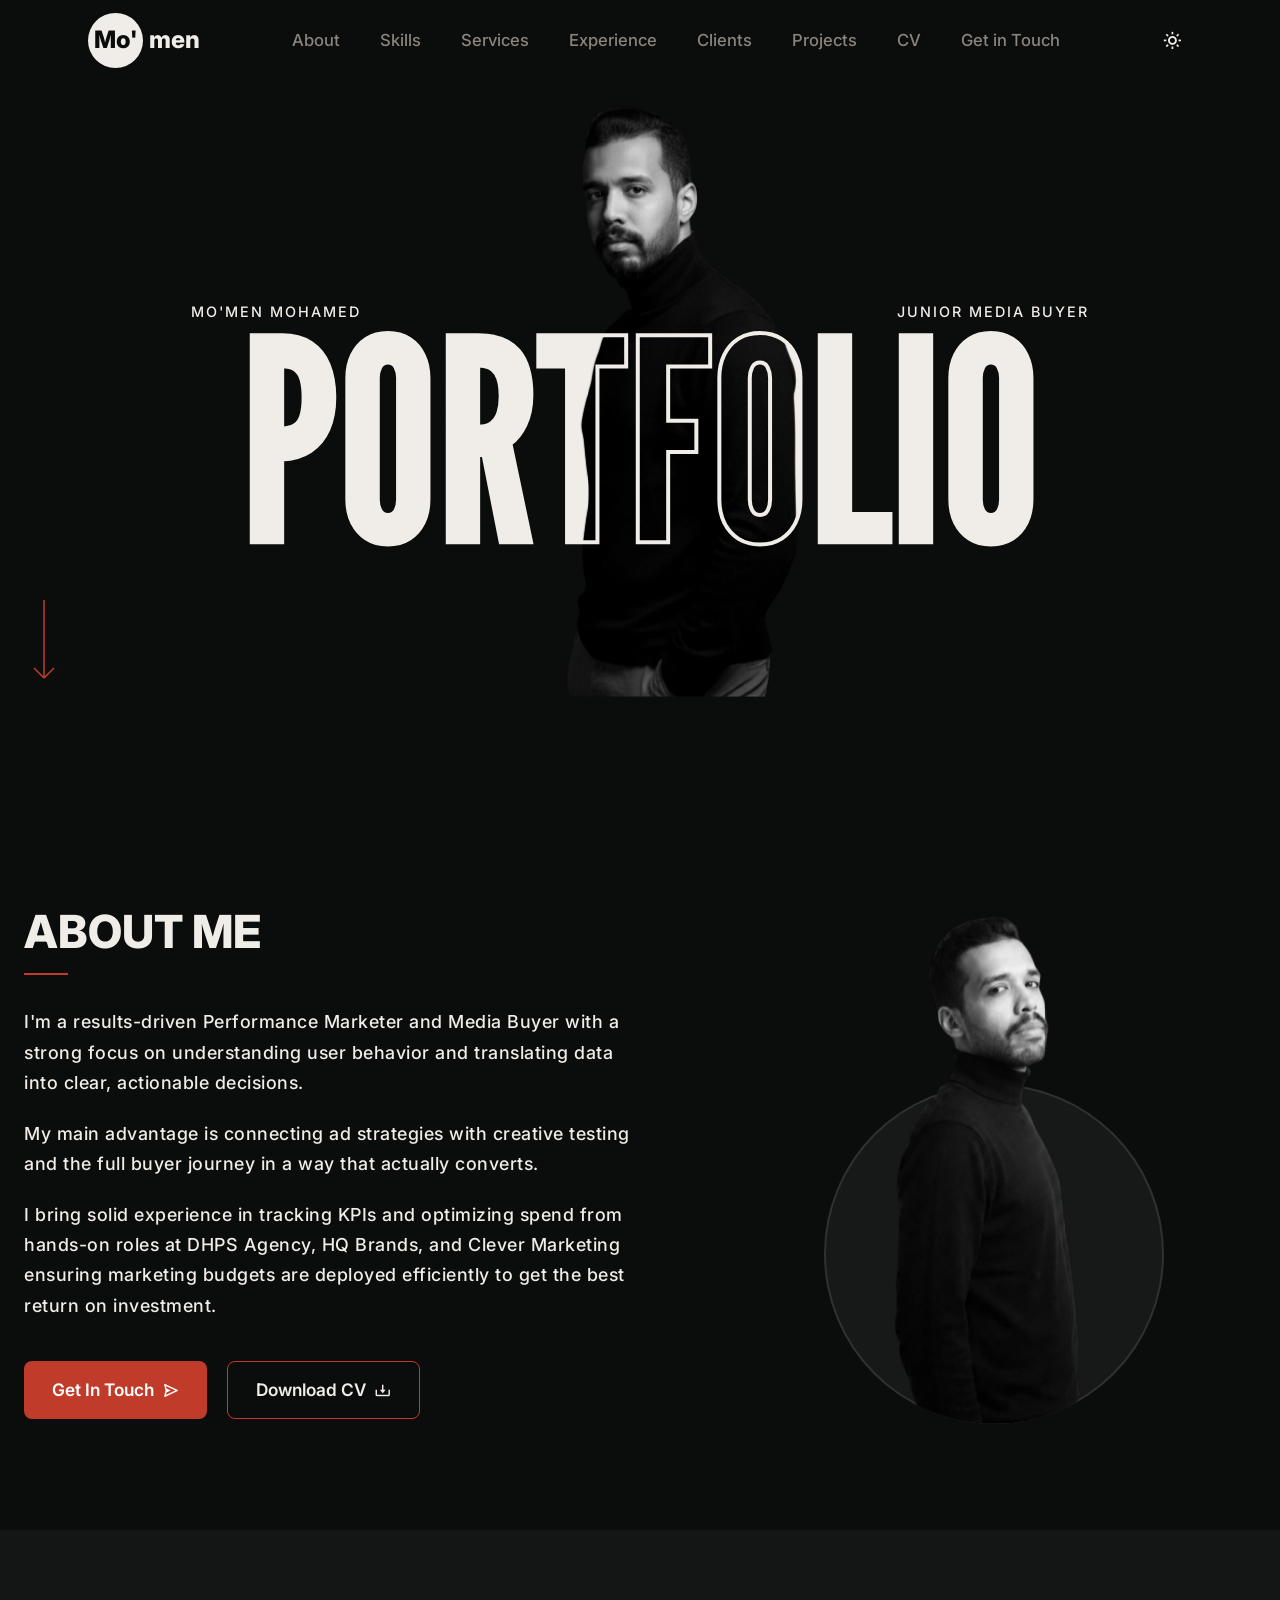
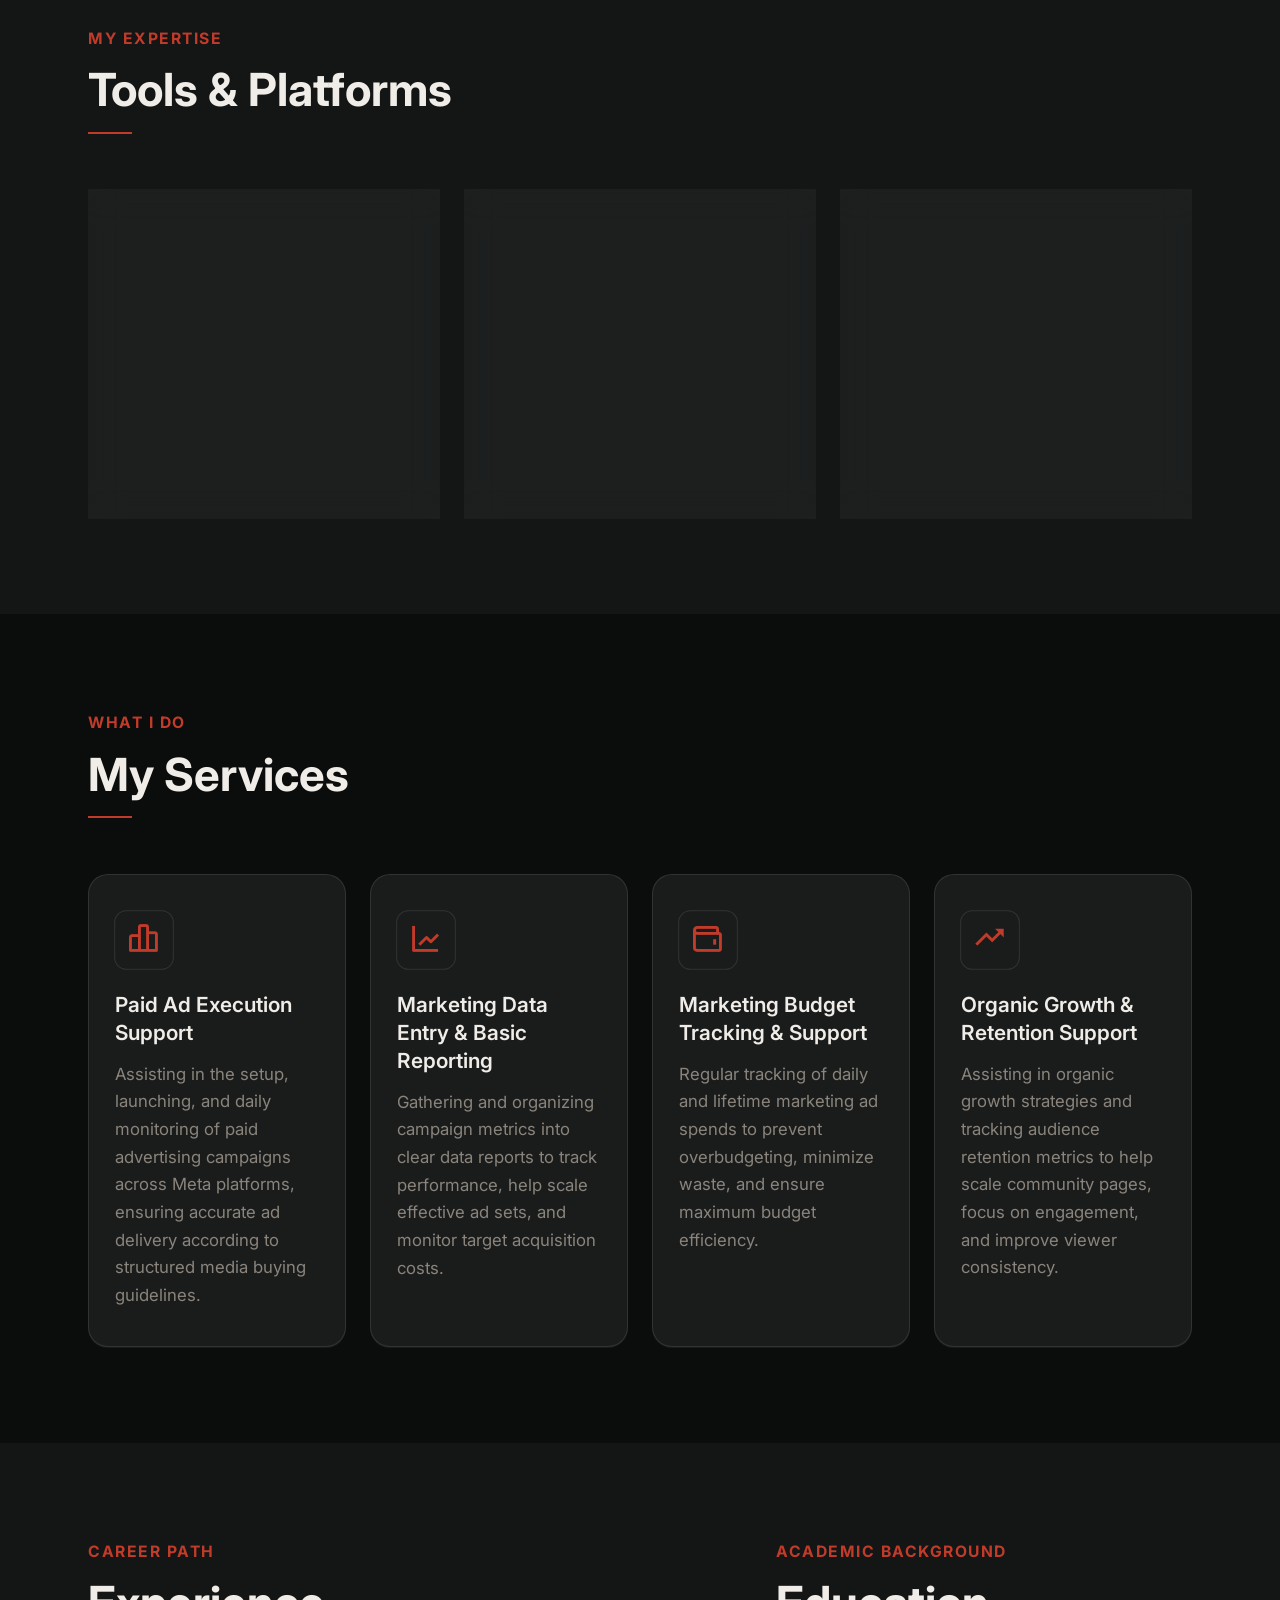
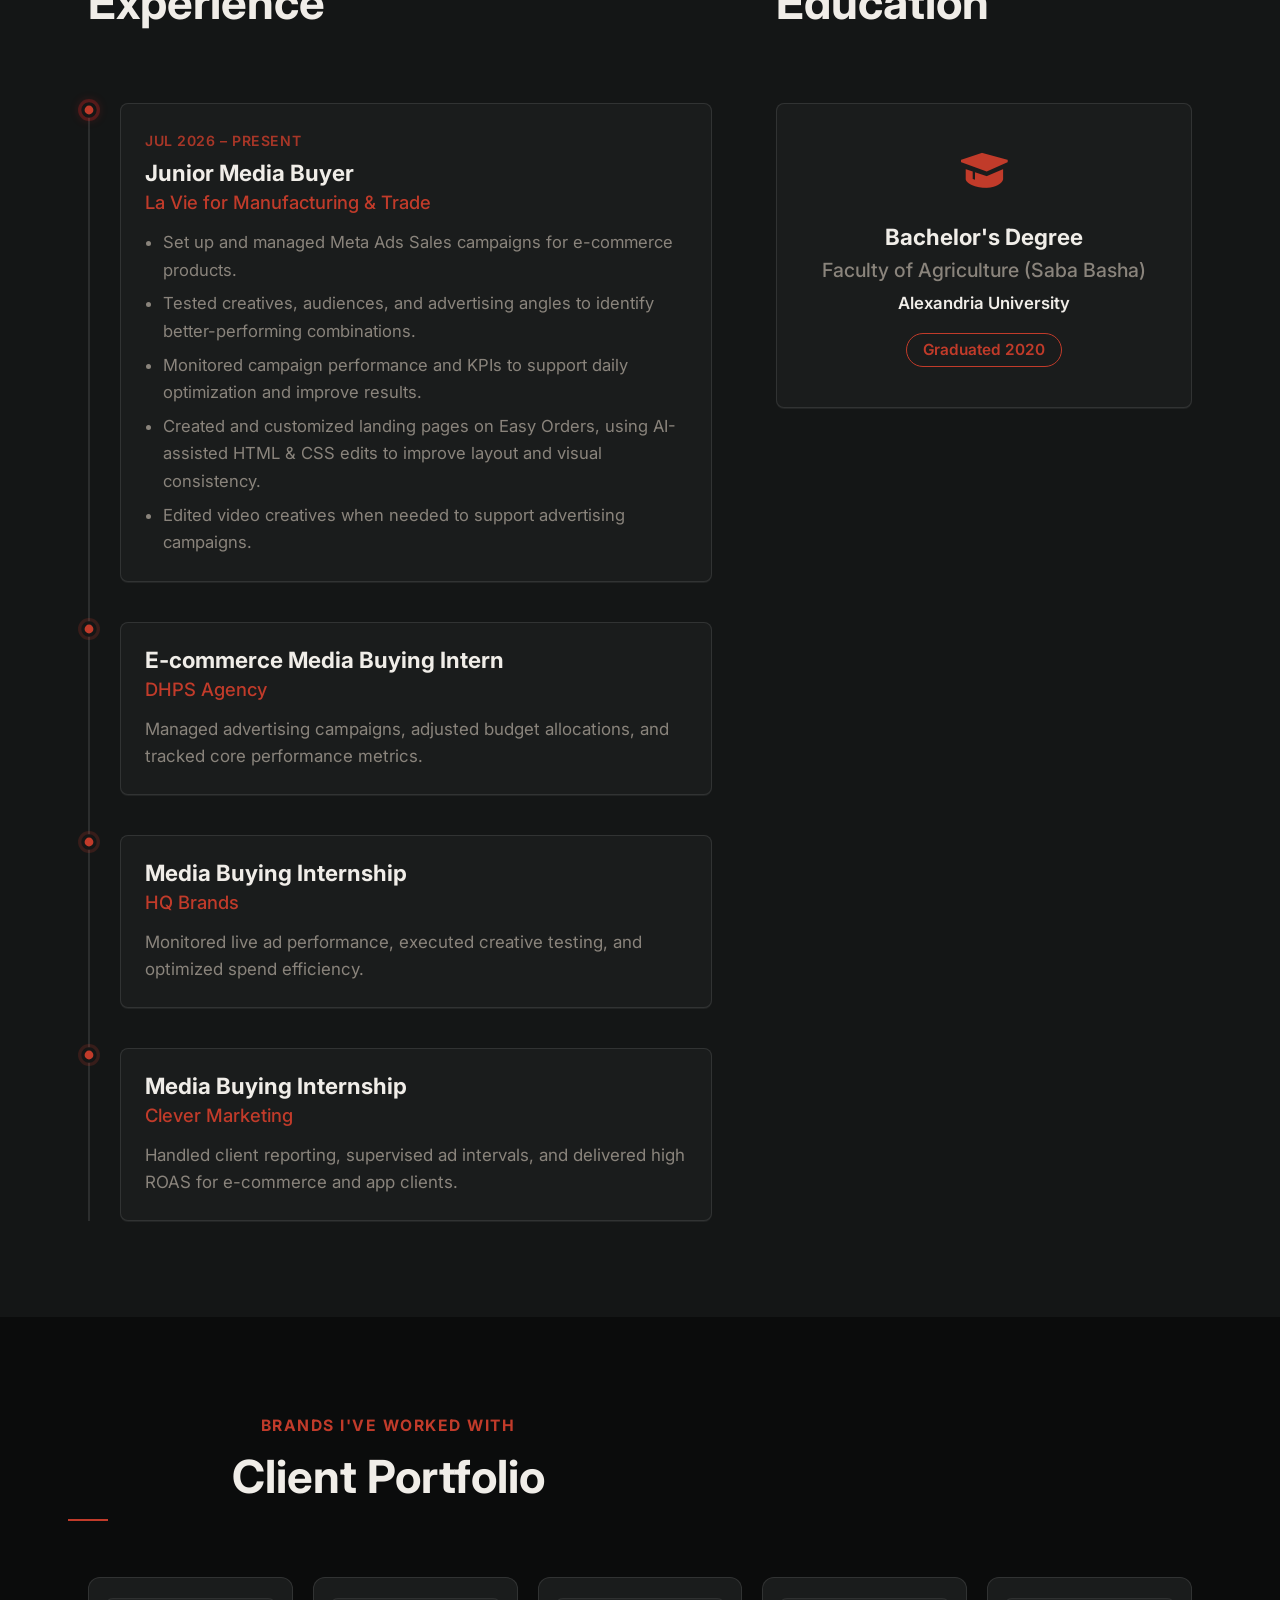
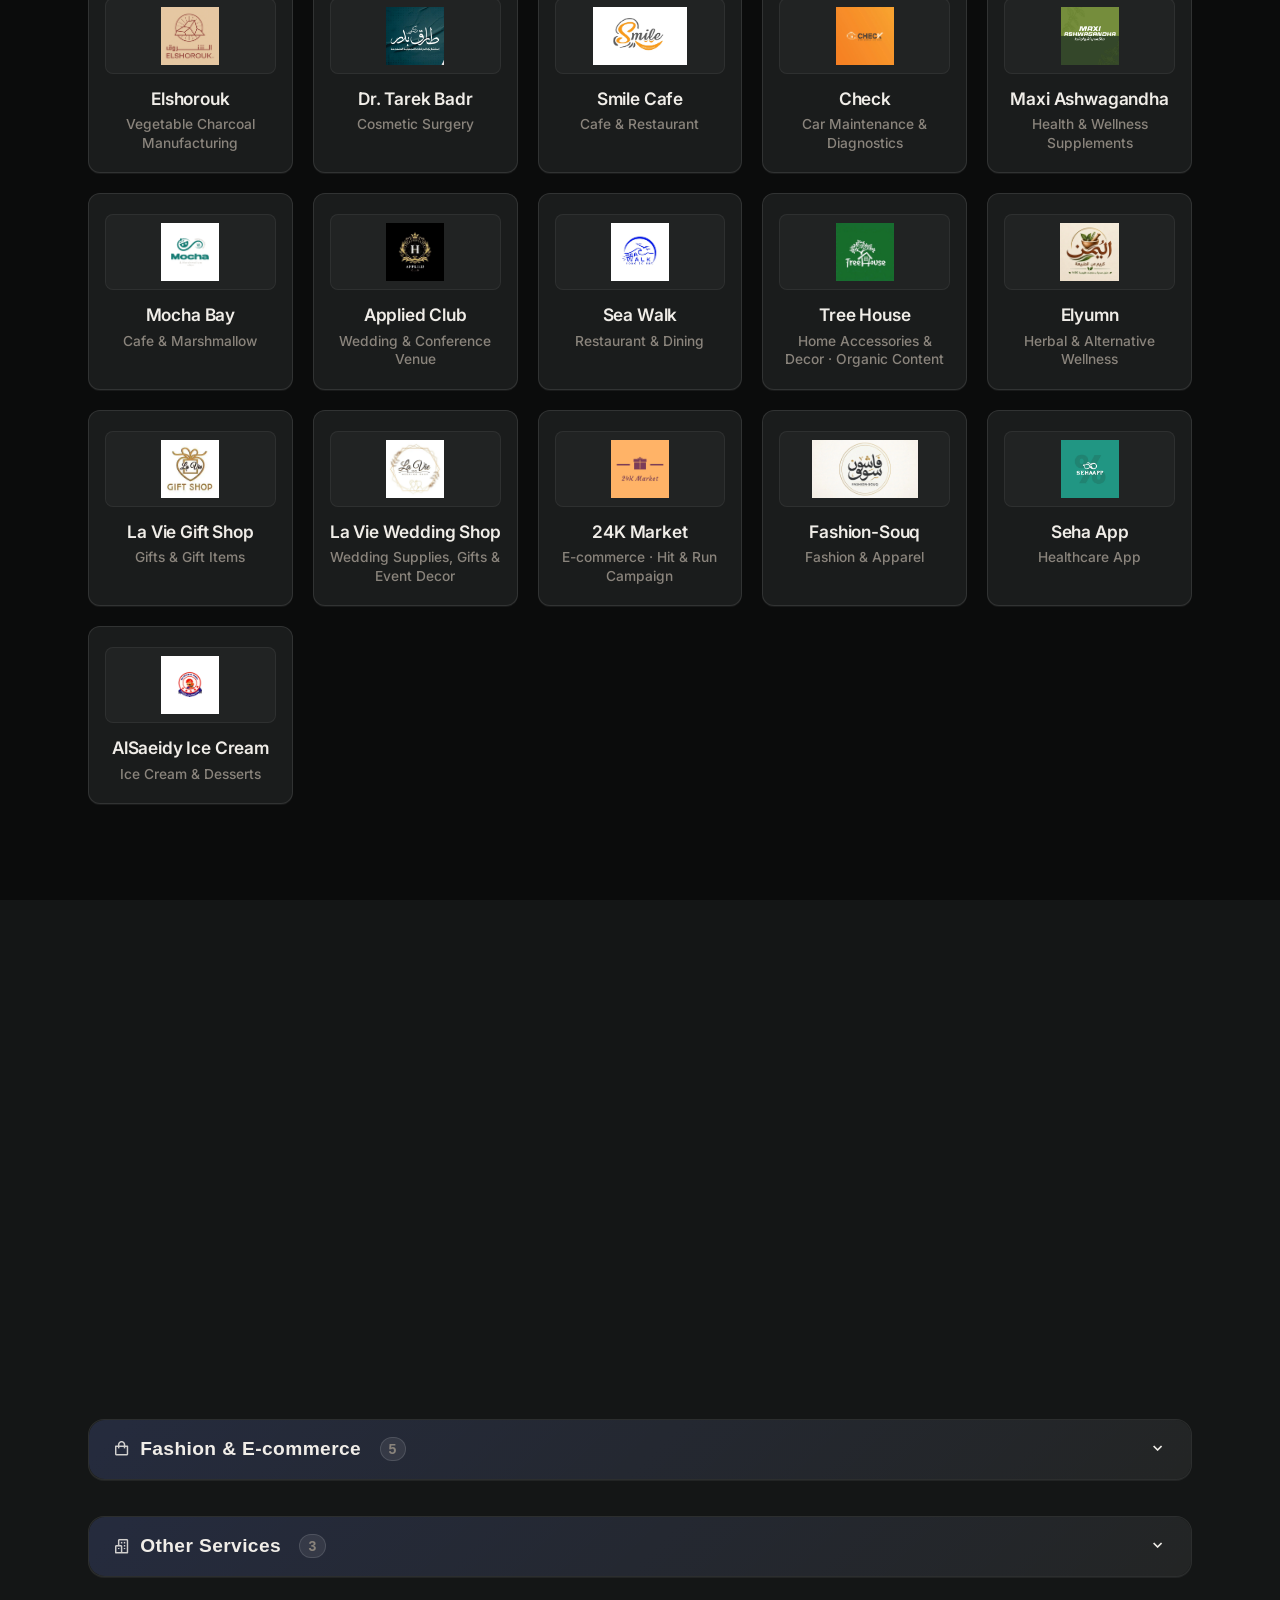
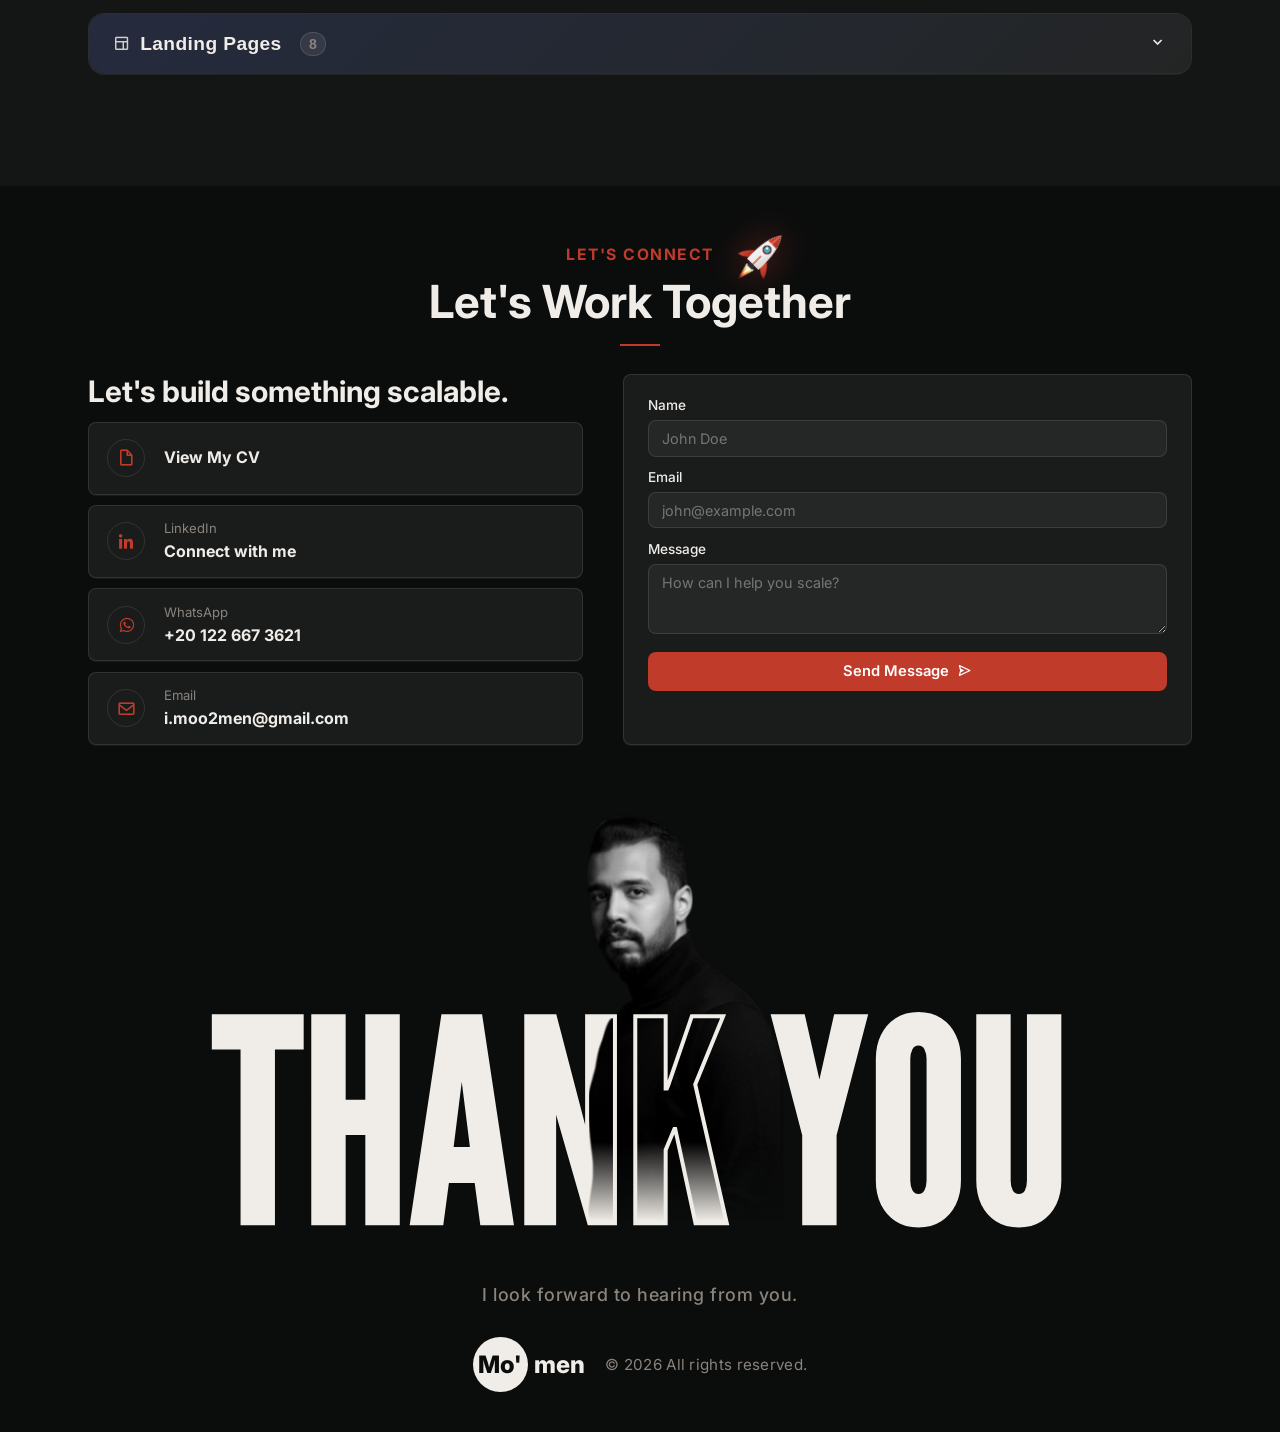
==== commit f02586d3: "Fix Yumn Cream landing page references" ====
--- a/index.html
+++ b/index.html
@@ -2622,7 +2622,7 @@
                                             <span class="preview-dot red"></span>
                                             <span class="preview-dot yellow"></span>
                                             <span class="preview-dot green"></span>
-                                            <span class="preview-url-pill"><i class='bx bx-lock-alt'></i> Yumn-Cream.Html</span>
+                                            <span class="preview-url-pill"><i class='bx bx-lock-alt'></i> Yumn-Cream.html</span>
                                             <span class="preview-live-tag"><span class="live-dot"></span> Live</span>
                                         </div>
                                         <div class="landing-preview-viewport">
@@ -2633,16 +2633,16 @@
                                             <div class="landing-scroll-guard" title="Tap to interact">
                                                 <span class="guard-pill"><i class='bx bx-touch'></i> <span data-i18n="tapToInteract">Tap to interact</span></span>
                                             </div>
-                                            <iframe data-src="landing-pages/Yumn-Cream.Html" class="landing-card-iframe" title="Yumn Cream Live Preview" loading="lazy" sandbox="allow-same-origin allow-scripts allow-forms"></iframe>
+                                            <iframe data-src="landing-pages/Yumn-Cream.html" class="landing-card-iframe" title="Yumn Cream Live Preview" loading="lazy" sandbox="allow-same-origin allow-scripts allow-forms"></iframe>
                                         </div>
                                     </div>
                                     <div class="landing-card-meta">
                                         <span class="meta-chip"><i class='bx bx-code-alt'></i> HTML5 / CSS3</span>
                                         <span class="meta-chip"><i class='bx bx-cloud'></i> Easy Orders CDN</span>
-                                        <span class="meta-chip file-path"><i class='bx bx-file'></i> landing-pages/Yumn-Cream.Html</span>
+                                        <span class="meta-chip file-path"><i class='bx bx-file'></i> landing-pages/Yumn-Cream.html</span>
                                     </div>
                                     <div class="landing-card-actions">
-                                        <a href="landing-pages/Yumn-Cream.Html" target="_blank" rel="noopener noreferrer" class="btn-landing-action btn-primary" data-file="landing-pages/Yumn-Cream.Html">
+                                        <a href="landing-pages/Yumn-Cream.html" target="_blank" rel="noopener noreferrer" class="btn-landing-action btn-primary" data-file="landing-pages/Yumn-Cream.html">
                                             <span data-i18n="viewFullPage">View Full Page</span>
                                             <i class='bx bx-link-external'></i>
                                         </a>
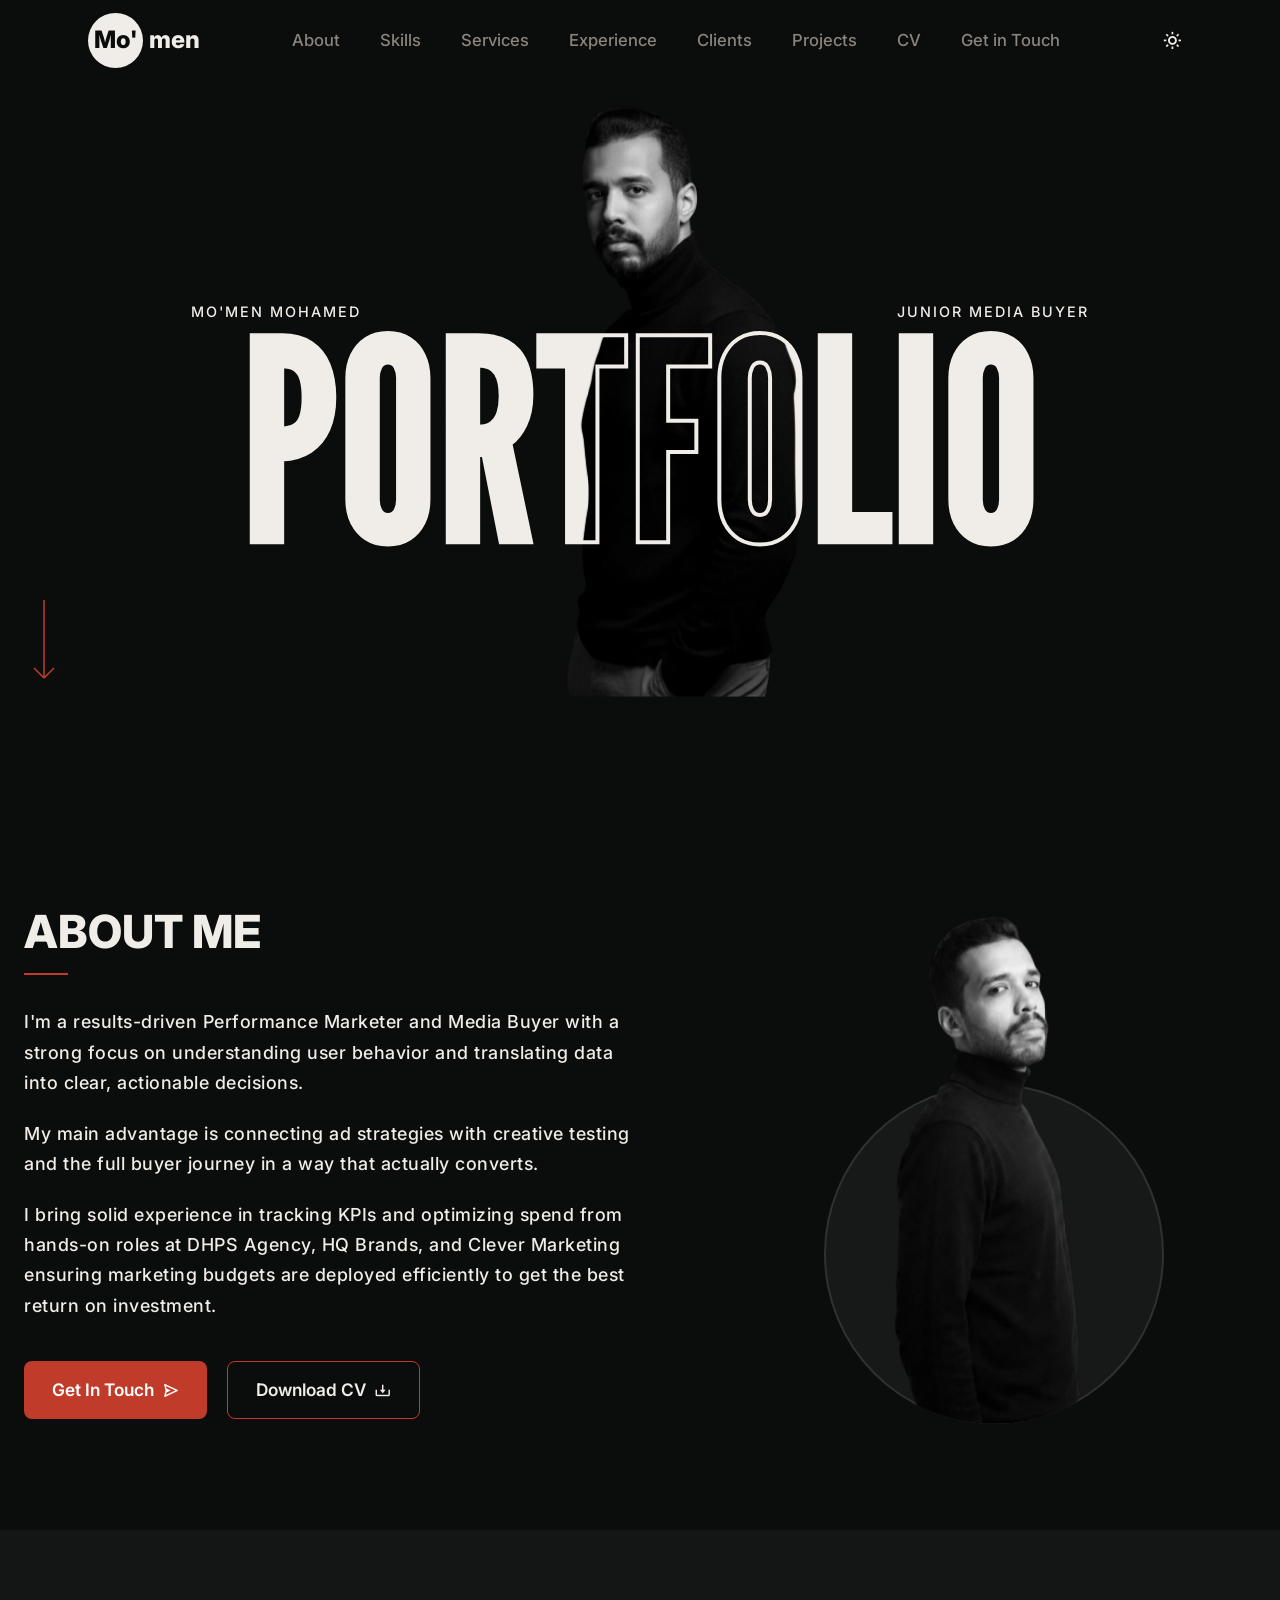
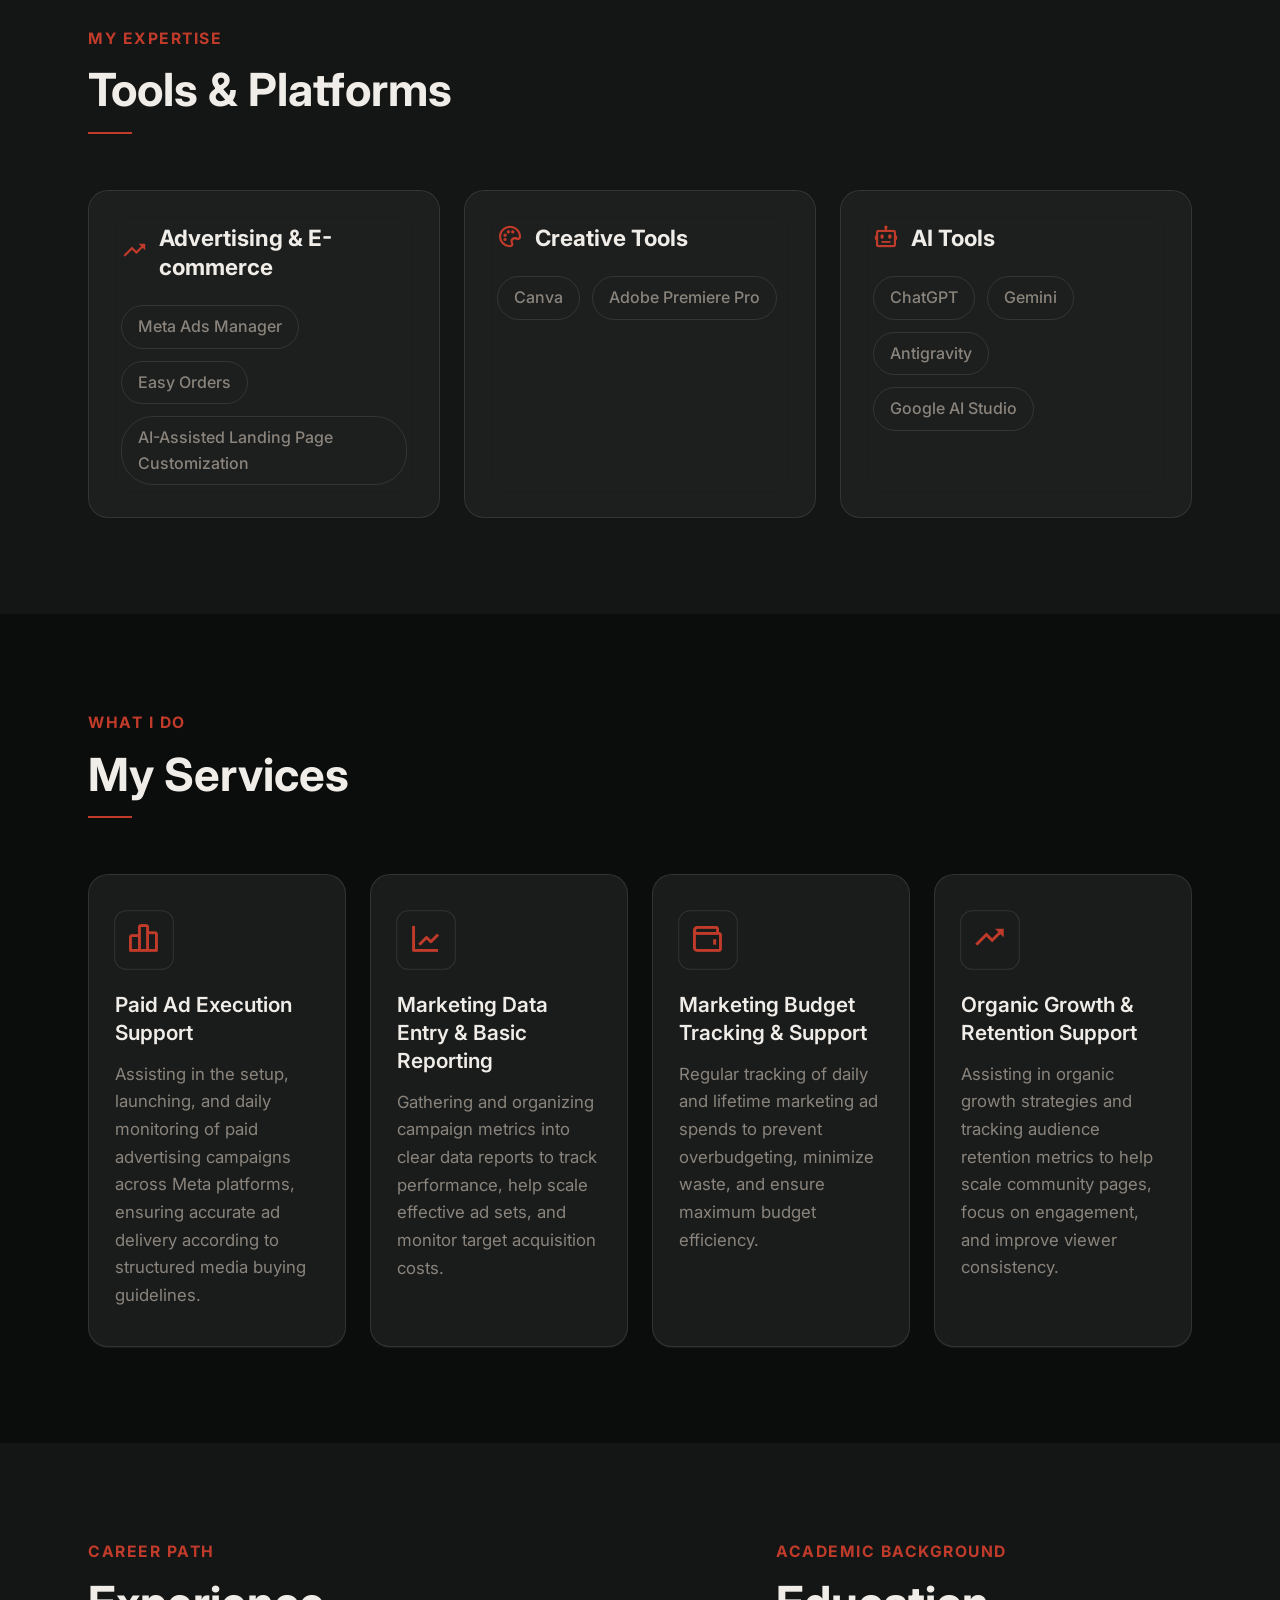
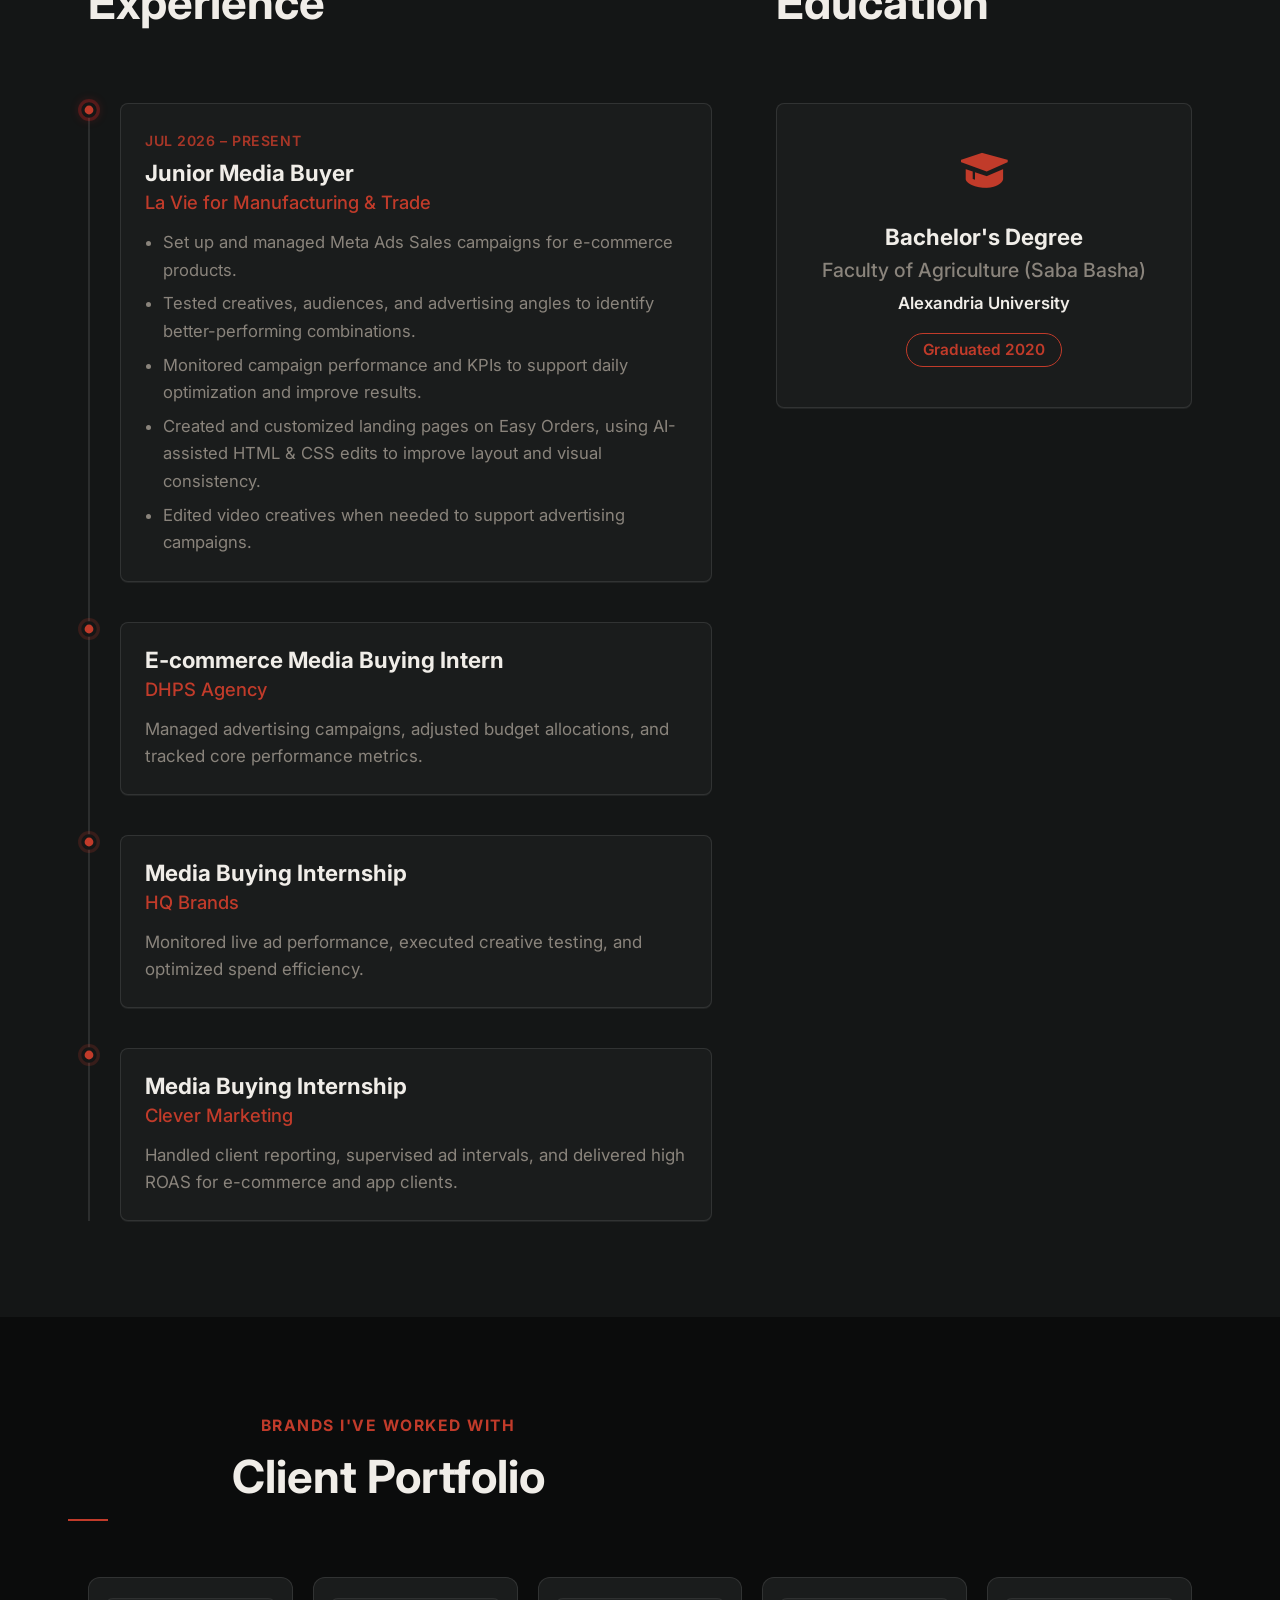
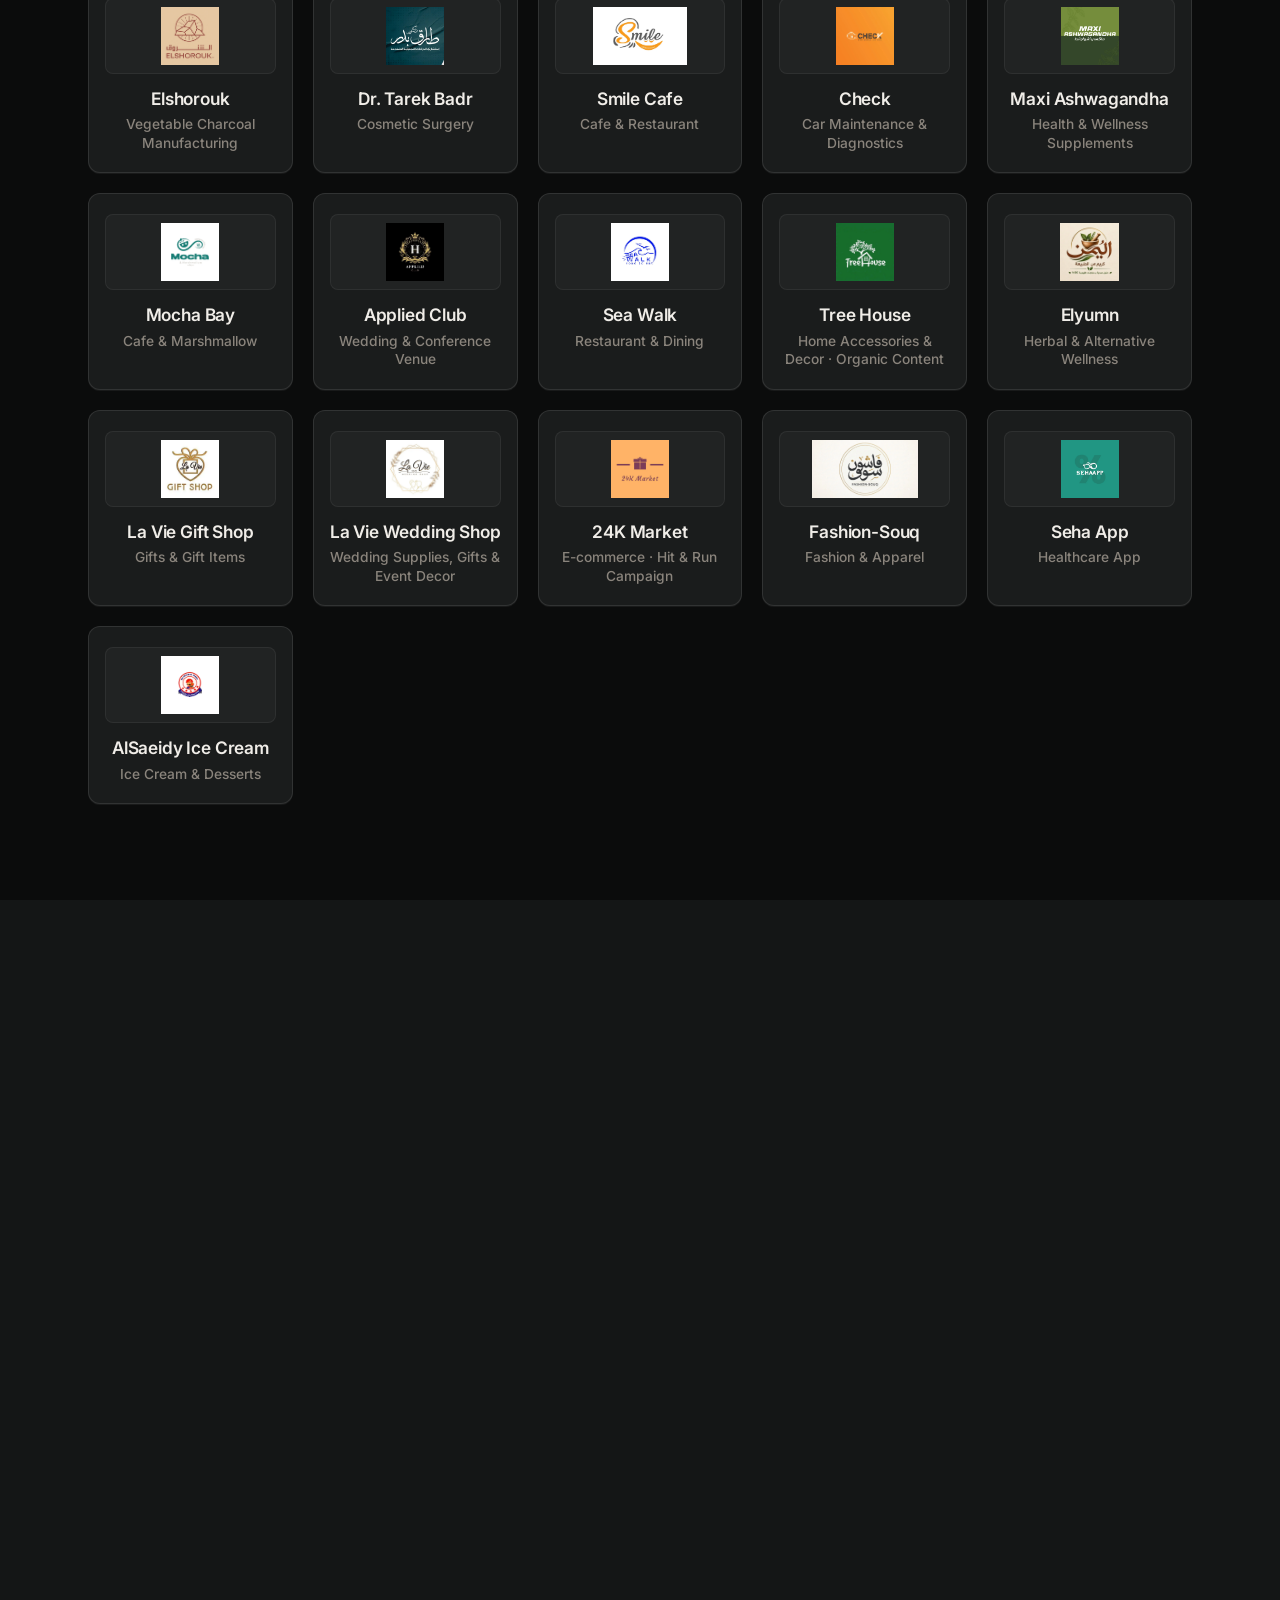
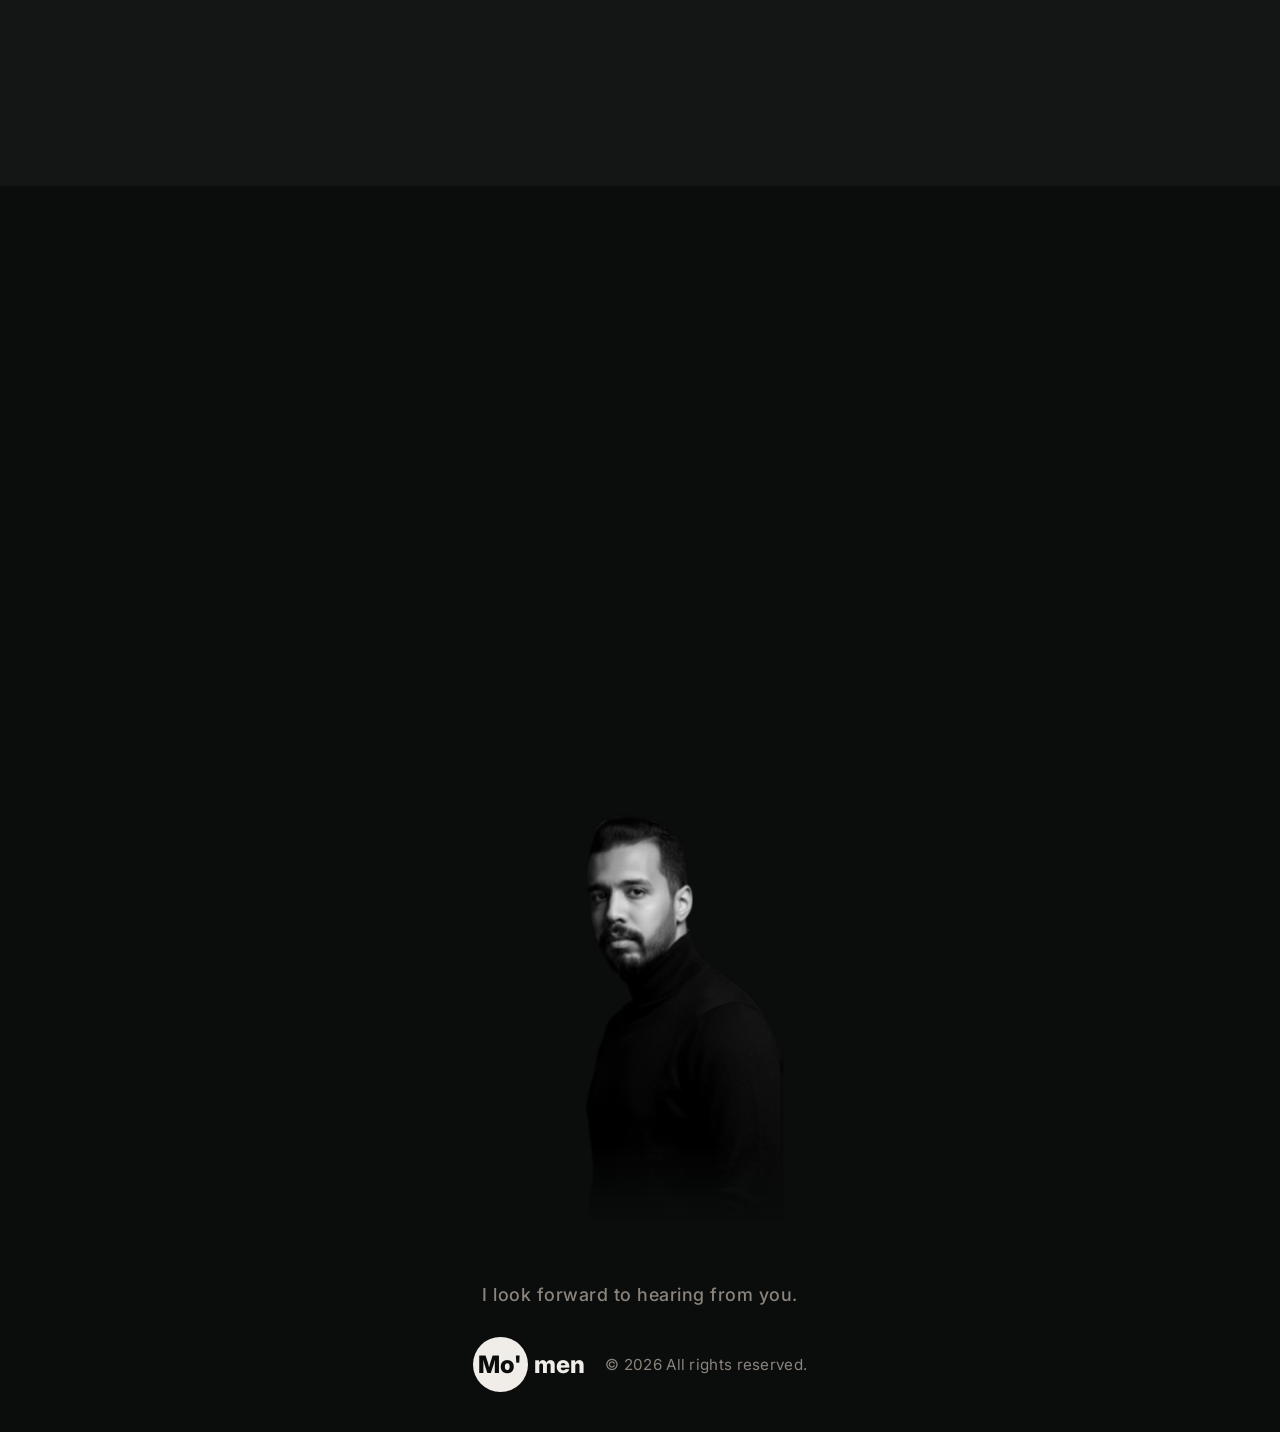
==== commit 15433045: "Add Fashion Souq Arc Shoes campaign metrics" ====
--- a/index.html
+++ b/index.html
@@ -1967,6 +1967,81 @@
                                                 <div class="metric-box"><div class="metric-value">3,904 EGP</div><div class="metric-label">Amount Spent</div></div>
 
                                                 <div class="metric-box"><div class="metric-value">27,631 EGP</div><div class="metric-label">Purchase Conversion Value</div></div>
+
+                                            </div>
+
+                                        </div>
+
+                                    </div>
+
+                                    <hr class="campaign-divider">
+
+                                    <!-- Campaign 02: Arc Shoes Campaigns -->
+                                    <div class="campaign-content-layout layout-landscape">
+
+                                        <div class="campaign-brief-col">
+                                            <span class="brand-category-tag" style="margin-bottom: 0.6rem; display: inline-block;">Arc Shoes Campaigns</span>
+                                        </div>
+
+                                        <div class="campaign-media-col">
+
+                                            <div class="campaign-image-wrapper" onclick="openLightbox('images/campaigns/Fashion-Souq/fashion_souq_campaign_02.webp', 'Fashion-Souq')">
+
+                                                <img src="images/campaigns/Fashion-Souq/fashion_souq_campaign_02.webp" alt="Fashion-Souq Arc Shoes Campaign Screenshot" class="campaign-screenshot" loading="lazy">
+
+                                                <div class="zoom-badge" data-tooltip="Click to zoom" aria-label="Click to zoom" tabindex="0" role="button"><i class='bx bx-zoom-in'></i></div>
+
+                                            </div>
+
+                                            <p class="campaign-screenshot-note">Note: Metrics reflect results from specific campaign periods.</p>
+
+                                        </div>
+
+                                        <div class="campaign-metrics-col campaign-metrics-dual">
+
+                                            <!-- Campaign 1 -->
+                                            <div class="campaign-metric-card">
+
+                                                <div class="campaign-metric-header">
+                                                    <span class="campaign-metric-badge">Campaign 1</span>
+                                                </div>
+
+                                                <div class="metrics-grid cols-5">
+
+                                                    <div class="metric-box"><div class="metric-value">1,417.58 EGP</div><div class="metric-label">Amount Spent</div></div>
+
+                                                    <div class="metric-box"><div class="metric-value">17</div><div class="metric-label">Purchases</div></div>
+
+                                                    <div class="metric-box"><div class="metric-value">83.39 EGP</div><div class="metric-label">Cost per Purchase</div></div>
+
+                                                    <div class="metric-box"><div class="metric-value">10.71</div><div class="metric-label">Purchase ROAS</div></div>
+
+                                                    <div class="metric-box"><div class="metric-value">15,187.00 EGP</div><div class="metric-label">Purchase Conversion Value</div></div>
+
+                                                </div>
+
+                                            </div>
+
+                                            <!-- Campaign 2 -->
+                                            <div class="campaign-metric-card">
+
+                                                <div class="campaign-metric-header">
+                                                    <span class="campaign-metric-badge">Campaign 2</span>
+                                                </div>
+
+                                                <div class="metrics-grid cols-5">
+
+                                                    <div class="metric-box"><div class="metric-value">2,125.92 EGP</div><div class="metric-label">Amount Spent</div></div>
+
+                                                    <div class="metric-box"><div class="metric-value">32</div><div class="metric-label">Purchases</div></div>
+
+                                                    <div class="metric-box"><div class="metric-value">66.44 EGP</div><div class="metric-label">Cost per Purchase</div></div>
+
+                                                    <div class="metric-box"><div class="metric-value">10.81</div><div class="metric-label">Purchase ROAS</div></div>
+
+                                                    <div class="metric-box"><div class="metric-value">22,986.00 EGP</div><div class="metric-label">Purchase Conversion Value</div></div>
+
+                                                </div>
 
                                             </div>
 
--- a/css/style.css
+++ b/css/style.css
@@ -2958,6 +2958,11 @@
         justify-self: center !important;
         width: 100% !important;
         max-width: calc(50% - 0.325rem) !important;
+    }
+
+    .campaign-metric-card {
+        padding: 0.85rem 0.65rem;
+        gap: 0.75rem;
     }
 
     .metric-value {
@@ -3958,6 +3963,59 @@
     width: 100%;
 }
 
+/* Dual / Multi-campaign metric cards */
+.campaign-metrics-dual {
+    display: flex;
+    flex-direction: column;
+    gap: 1.25rem;
+    width: 100%;
+}
+
+.campaign-metric-card {
+    background: rgba(255, 255, 255, 0.02);
+    border: 1px solid var(--border);
+    border-radius: 0.75rem;
+    padding: 1.25rem;
+    display: flex;
+    flex-direction: column;
+    gap: 1rem;
+    width: 100%;
+    box-sizing: border-box;
+    transition: border-color 0.25s ease, background 0.25s ease;
+}
+
+:root[data-theme="light"] .campaign-metric-card {
+    background: rgba(0, 0, 0, 0.02);
+}
+
+.campaign-metric-card:hover {
+    border-color: rgba(193, 59, 42, 0.35);
+}
+
+.campaign-metric-header {
+    display: flex;
+    align-items: center;
+    justify-content: flex-start;
+}
+
+.campaign-metric-badge {
+    display: inline-flex;
+    align-items: center;
+    padding: 0.3rem 0.85rem;
+    border-radius: 2rem;
+    background: rgba(255, 255, 255, 0.06);
+    color: var(--text-primary);
+    font-size: 0.92rem;
+    font-weight: 600;
+    letter-spacing: 0.02em;
+    border: 1px solid var(--border);
+}
+
+:root[data-theme="light"] .campaign-metric-badge {
+    background: rgba(0, 0, 0, 0.05);
+    color: var(--text-primary);
+}
+
 .campaign-section-note {
     text-align: center;
     font-size: 0.95rem;
@@ -4978,6 +5036,45 @@
     display: block;
     background: #000;
     border-radius: 0.85rem;
+}
+
+/* Fullscreen display for portfolio videos (portrait & landscape) */
+.portfolio-video:fullscreen,
+video:fullscreen,
+.video-wrapper:fullscreen .portfolio-video {
+    object-fit: contain !important;
+    object-position: center center !important;
+    background-color: #000 !important;
+    border-radius: 0 !important;
+    width: 100% !important;
+    height: 100% !important;
+}
+
+.portfolio-video:-webkit-full-screen,
+video:-webkit-full-screen,
+.video-wrapper:-webkit-full-screen .portfolio-video {
+    object-fit: contain !important;
+    object-position: center center !important;
+    background-color: #000 !important;
+    border-radius: 0 !important;
+    width: 100% !important;
+    height: 100% !important;
+}
+
+.portfolio-video:-moz-full-screen,
+video:-moz-full-screen,
+.video-wrapper:-moz-full-screen .portfolio-video {
+    object-fit: contain !important;
+    object-position: center center !important;
+    background-color: #000 !important;
+    border-radius: 0 !important;
+    width: 100% !important;
+    height: 100% !important;
+}
+
+.portfolio-video::backdrop,
+video::backdrop {
+    background-color: #000 !important;
 }
 
 .video-play-btn {
